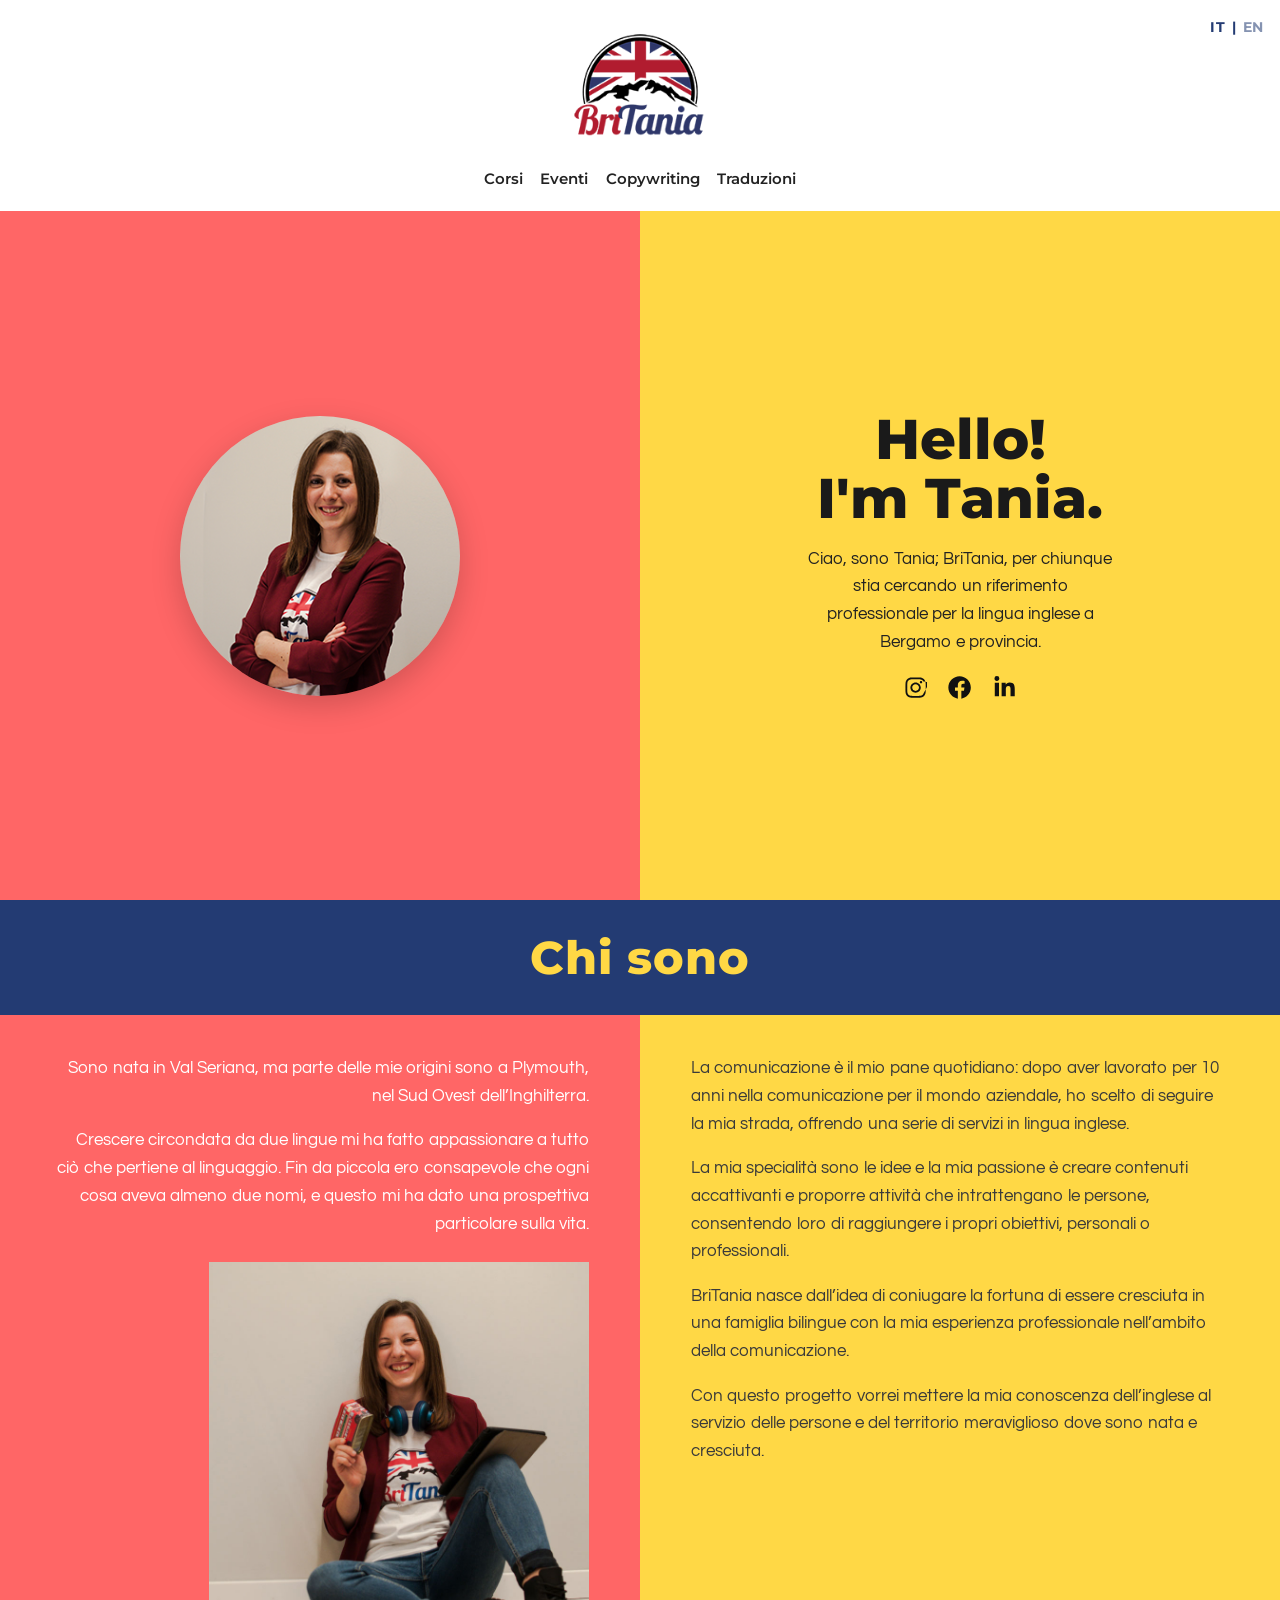
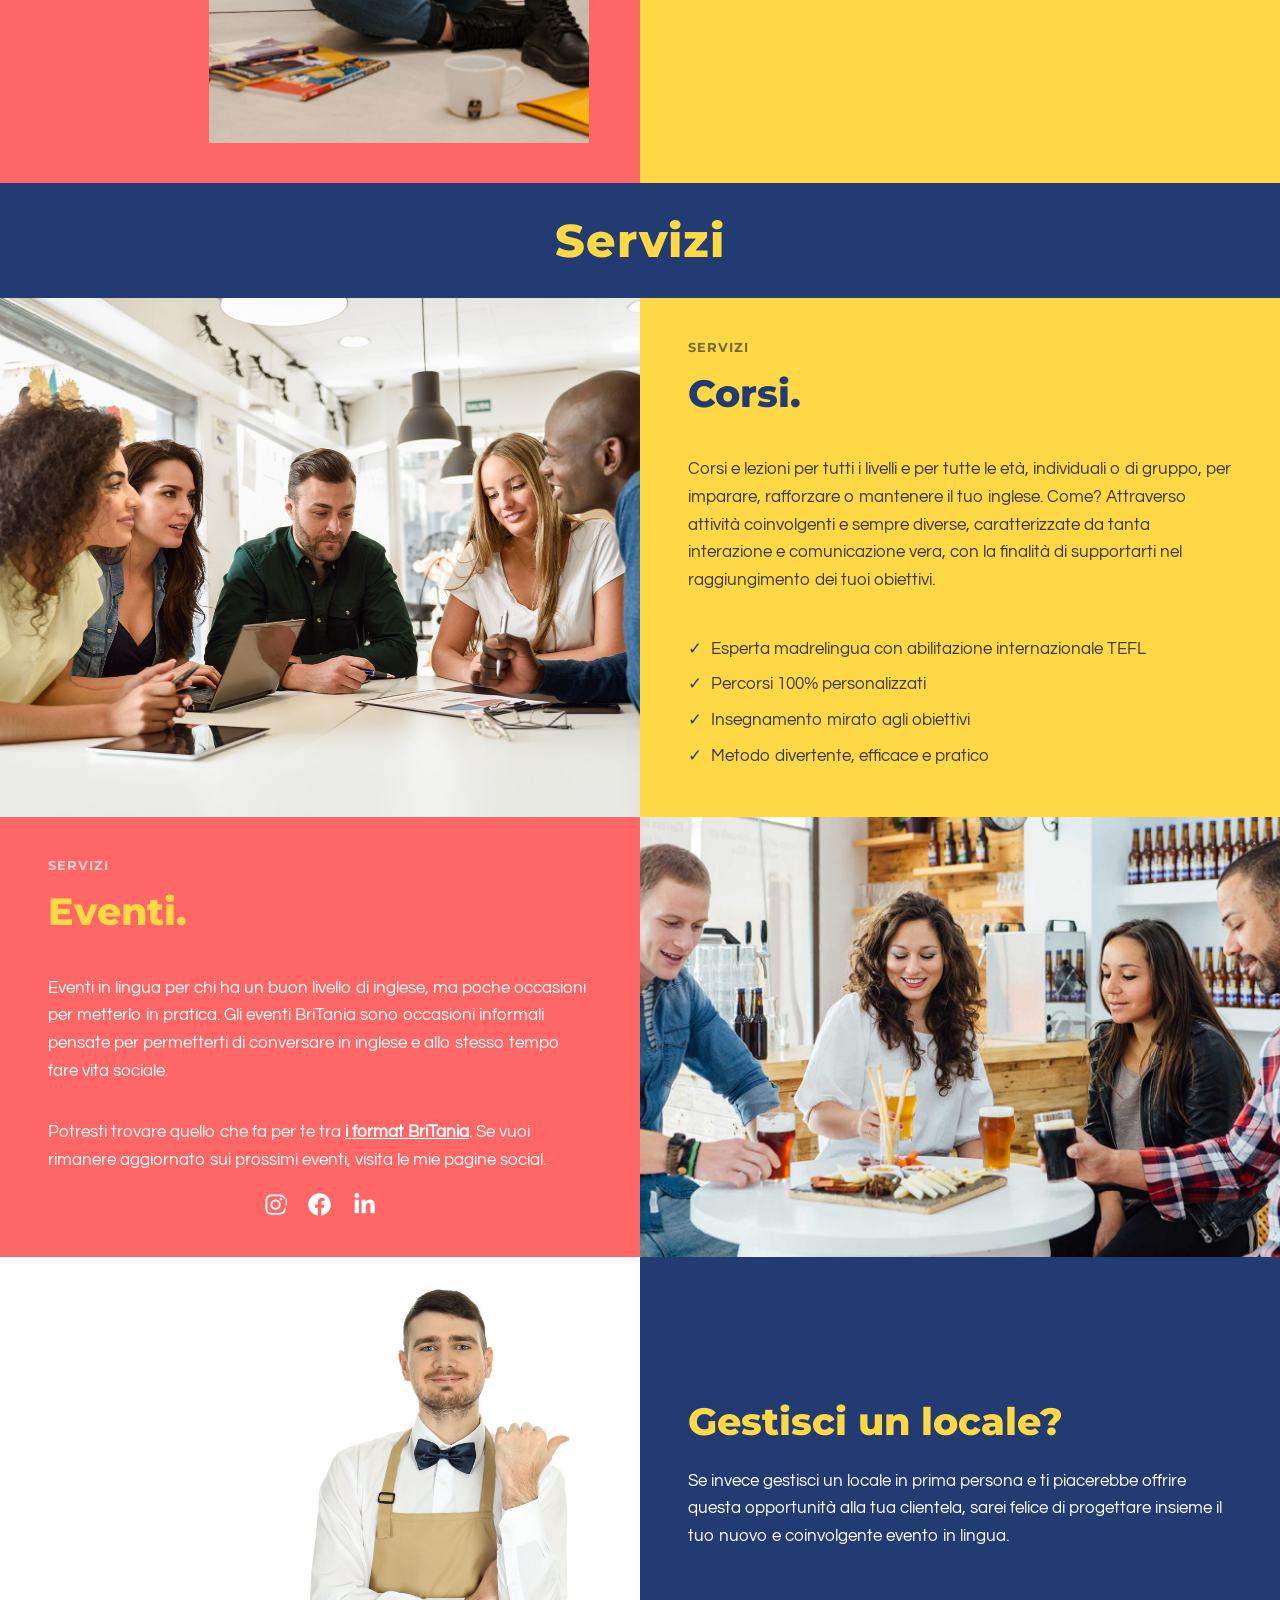
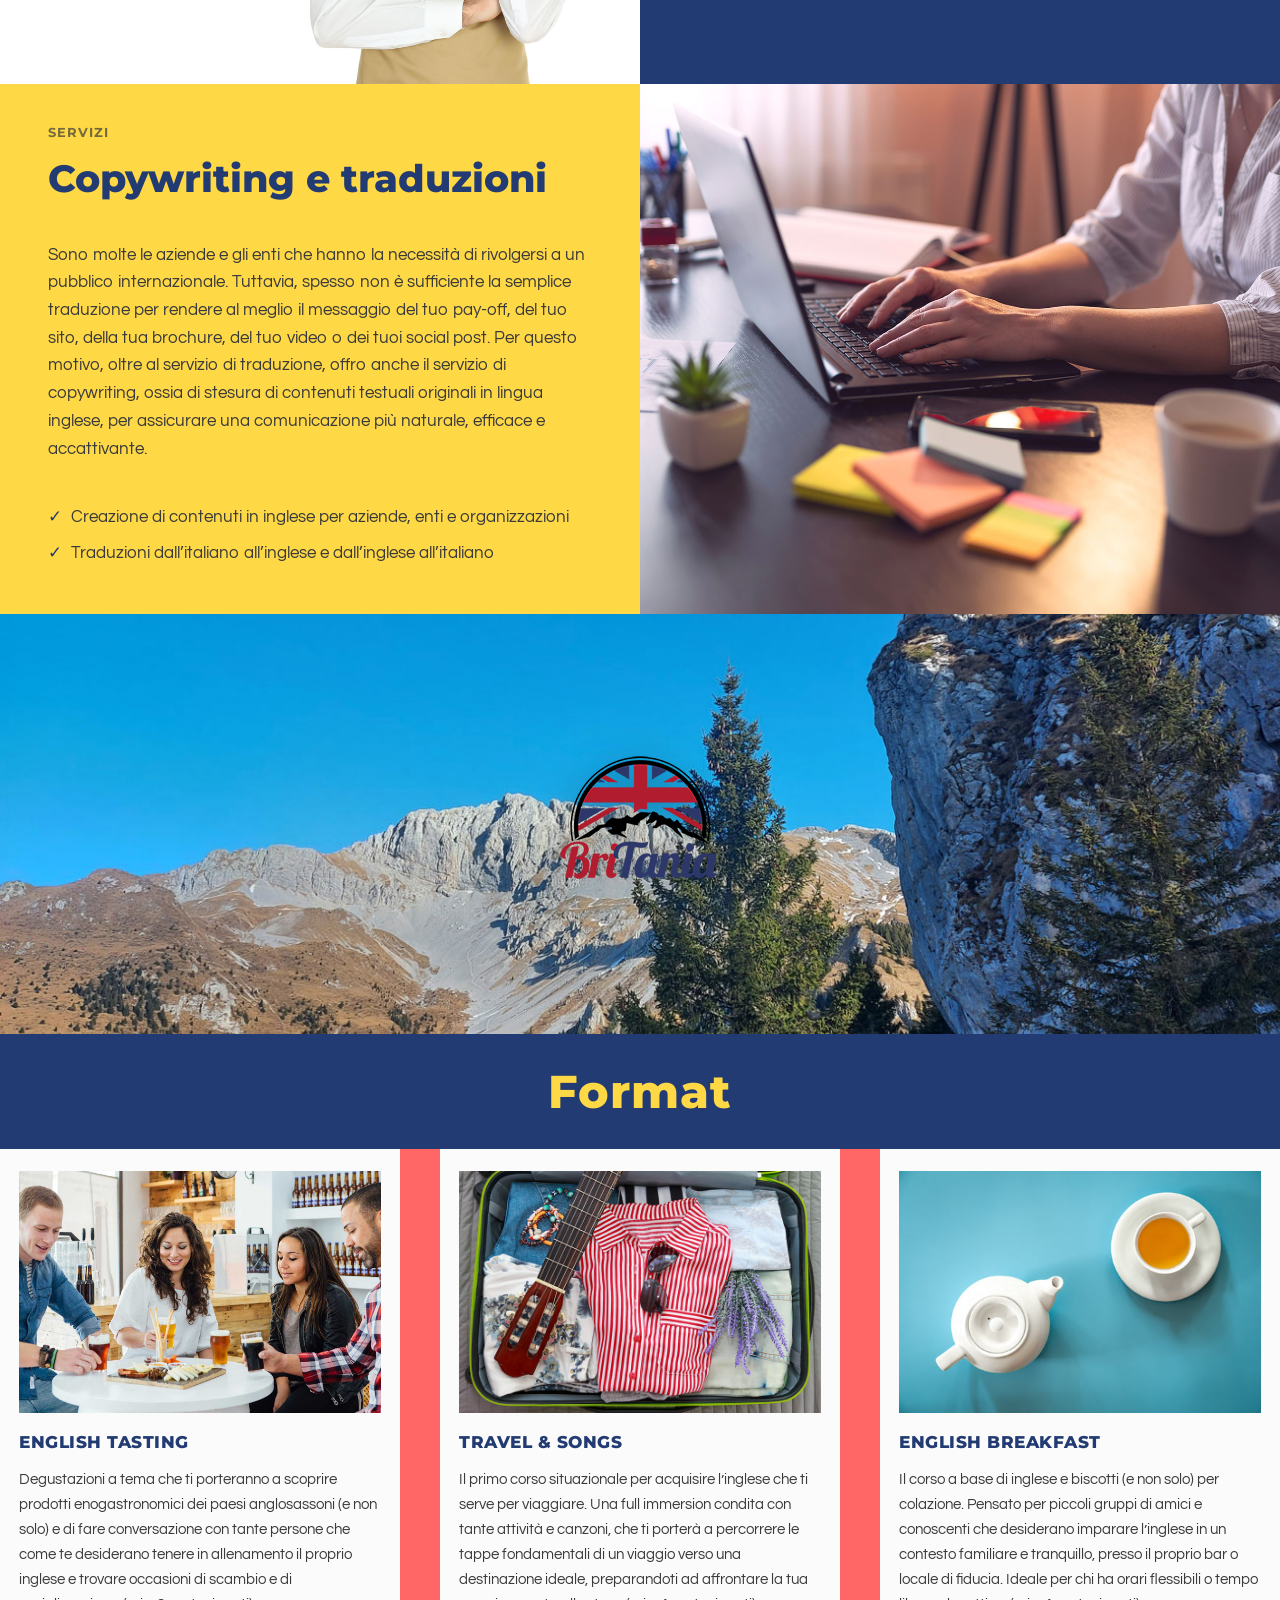
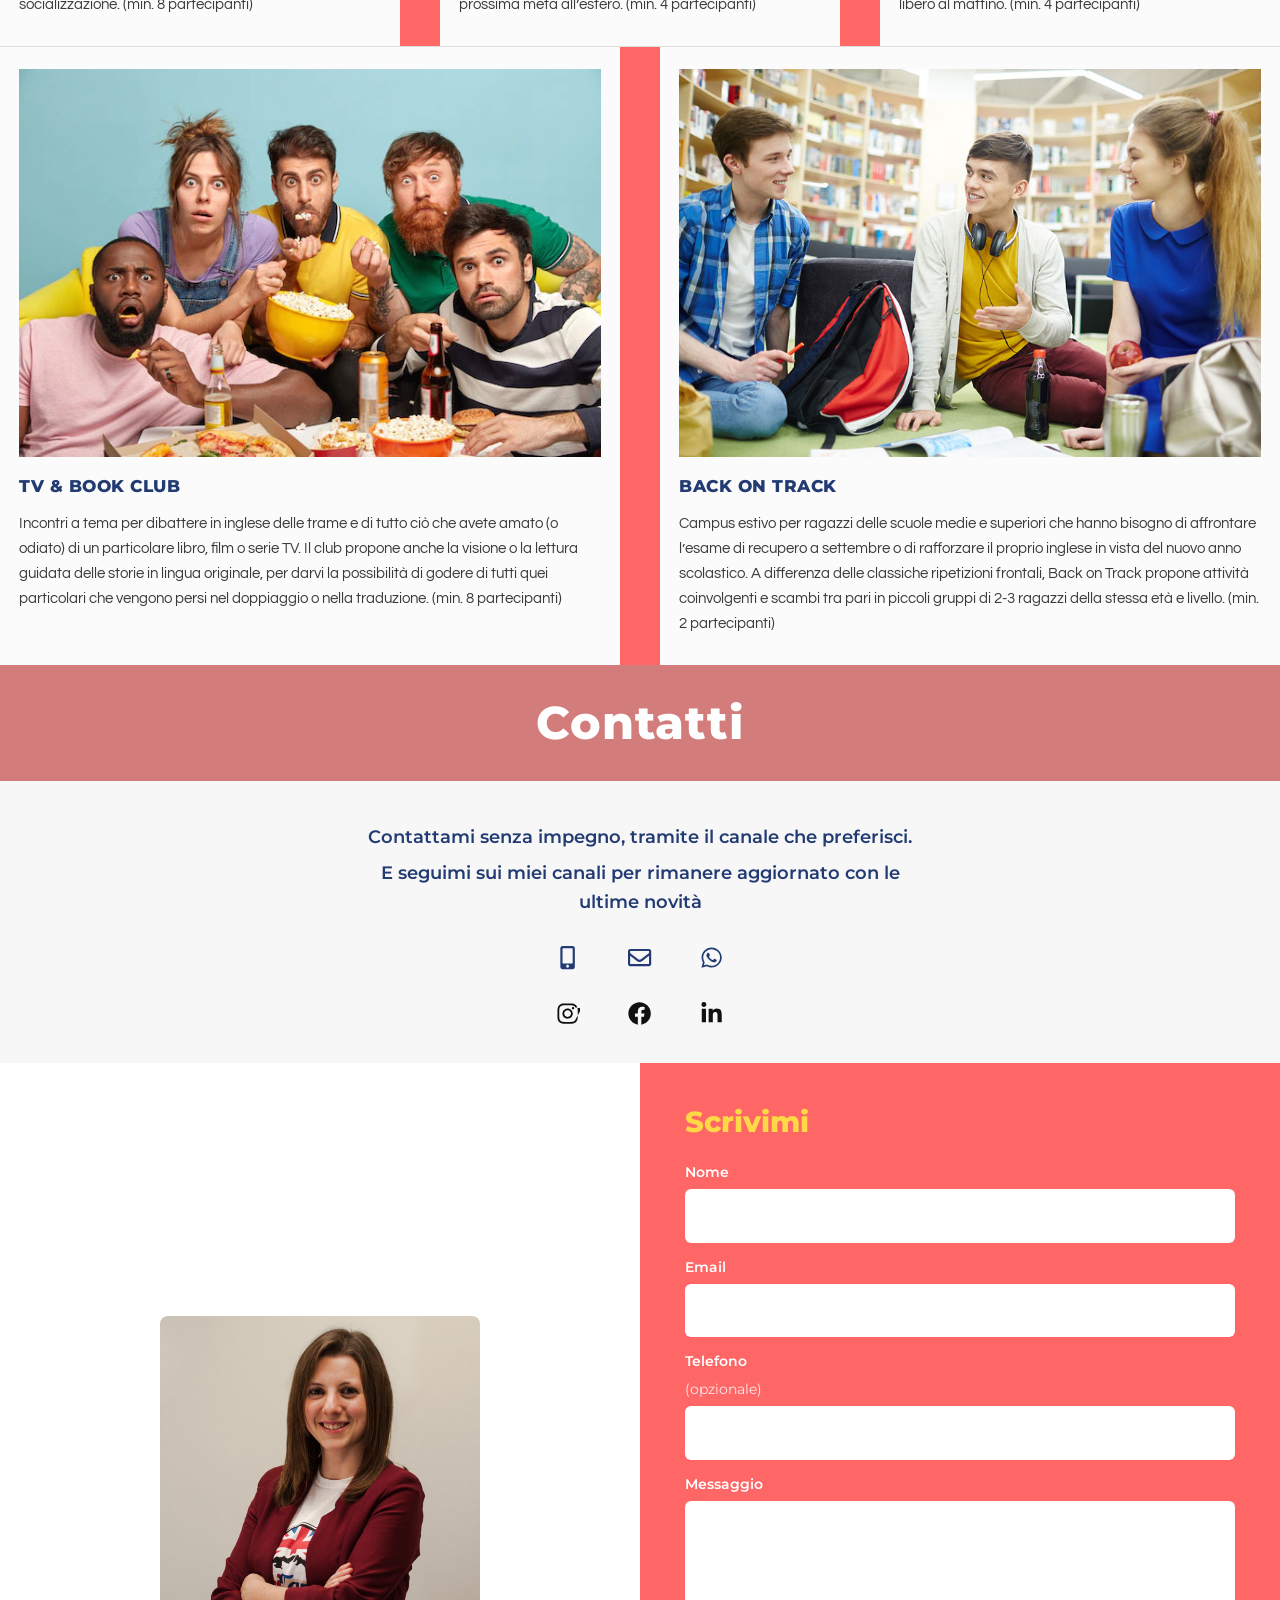
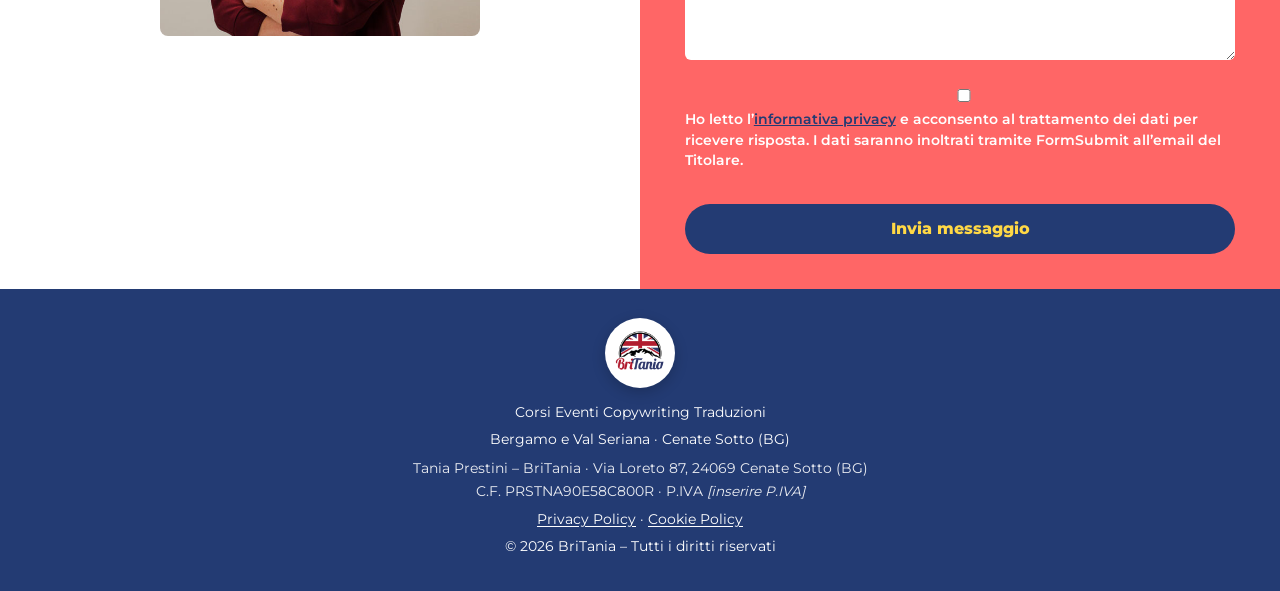
==== index.html @ 39865f75 "Add GDPR privacy/cookie pages, form consent, self-hosted fonts Co-authored-by: Cursor <cursoragent@c" ====
<!DOCTYPE html>
<html lang="it">
<head>
  <meta charset="UTF-8" />
  <meta name="viewport" content="width=device-width, initial-scale=1" />
  <title>BriTania – Inglese a Bergamo e Val Seriana</title>
  <meta name="description" content="Corsi di inglese, eventi in lingua, copywriting e traduzioni a Bergamo e in Val Seriana. Con Tania Prestini – BriTania." />
  <meta name="geo.region" content="IT-BG" />
  <meta name="geo.placename" content="Bergamo, Val Seriana" />
  <link rel="canonical" href="https://bri-tania.com/" />
  <link rel="alternate" hreflang="it" href="https://bri-tania.com/" />
  <link rel="alternate" hreflang="en" href="https://bri-tania.com/en/" />
  <link rel="alternate" hreflang="x-default" href="https://bri-tania.com/" />
  <link rel="describedby" href="https://bri-tania.com/llms.txt" />
  <meta property="og:type" content="website" />
  <meta property="og:locale" content="it_IT" />
  <meta property="og:url" content="https://bri-tania.com/" />
  <meta property="og:title" content="BriTania – Inglese a Bergamo e Val Seriana" />
  <meta property="og:description" content="Corsi, eventi, copywriting e traduzioni in inglese per Bergamo e Val Seriana." />
  <meta property="og:image" content="https://bri-tania.com/assets/images/og-cover.jpg" />
  <meta property="og:image:width" content="1200" />
  <meta property="og:image:height" content="630" />
  <meta property="og:image:alt" content="BriTania – Inglese a Bergamo e Val Seriana" />
  <meta name="twitter:card" content="summary_large_image" />
  <meta name="twitter:image" content="https://bri-tania.com/assets/images/og-cover.jpg" />
  <link rel="icon" href="assets/images/BriTania-logo.png" />
  <link rel="stylesheet" href="assets/fonts.css" />
  <link rel="stylesheet" href="assets/styles.css" />
  <link rel="stylesheet" href="assets/legal.css" />
  <script type="application/ld+json">
  {
    "@context": "https://schema.org",
    "@type": "ProfessionalService",
    "name": "BriTania",
    "alternateName": "Tania Prestini – BriTania",
    "url": "https://bri-tania.com/",
    "logo": "https://bri-tania.com/assets/images/BriTania-logo.png",
    "image": "https://bri-tania.com/assets/images/og-cover.jpg",
    "description": "Corsi di inglese, eventi in lingua, copywriting e traduzioni a Bergamo e in Val Seriana.",
    "email": "taniaprestini@gmail.com",
    "telephone": "+39-347-804-6948",
    "address": {
      "@type": "PostalAddress",
      "streetAddress": "Via Loreto 87",
      "addressLocality": "Cenate Sotto",
      "addressRegion": "BG",
      "postalCode": "24069",
      "addressCountry": "IT"
    },
    "areaServed": [
      { "@type": "AdministrativeArea", "name": "Bergamo" },
      { "@type": "AdministrativeArea", "name": "Val Seriana" },
      { "@type": "AdministrativeArea", "name": "Provincia di Bergamo" }
    ],
    "knowsLanguage": ["it", "en"],
    "sameAs": [
      "https://www.instagram.com/bri_tania_prestini/",
      "https://www.facebook.com/tania.prestini/",
      "https://it.linkedin.com/in/taniaprestini"
    ],
    "founder": {
      "@type": "Person",
      "name": "Tania Prestini",
      "jobTitle": "English teacher and copywriter",
      "homeLocation": {
        "@type": "Place",
        "name": "Val Seriana, Bergamo"
      }
    },
    "hasOfferCatalog": {
      "@type": "OfferCatalog",
      "name": "Servizi BriTania",
      "itemListElement": [
        { "@type": "Offer", "itemOffered": { "@type": "Service", "name": "Corsi di inglese" } },
        { "@type": "Offer", "itemOffered": { "@type": "Service", "name": "Eventi in lingua inglese" } },
        { "@type": "Offer", "itemOffered": { "@type": "Service", "name": "Copywriting in inglese" } },
        { "@type": "Offer", "itemOffered": { "@type": "Service", "name": "Traduzioni IT-EN / EN-IT" } }
      ]
    }
  }
  </script>
</head>
<body>
  <div class="intro-screen" id="top">
    <header class="site-header">
      <div class="lang-switch" aria-label="Lingua">
        <span class="lang-current" aria-current="page">IT</span>
        <span aria-hidden="true">|</span>
        <a href="en/index.html" lang="en">EN</a>
      </div>
      <a class="logo" href="#top">
        <img src="assets/images/BriTania-logo.png" alt="Logo BriTania – inglese a Bergamo" width="150" height="150" />
      </a>
      <nav class="tagline-nav" aria-label="Sezioni">
        <a href="#corsi">Corsi</a>
        <a href="#eventi">Eventi</a>
        <a href="#copywriting">Copywriting</a>
        <a href="#contatti">Traduzioni</a>
      </nav>
    </header>

    <section class="hero" aria-label="Presentazione">
      <div class="hero-photo">
        <img src="assets/images/tania_prestini-bri-tania.png" alt="Tania Prestini, insegnante di inglese BriTania a Bergamo" width="300" height="300" />
      </div>
      <div class="hero-copy">
        <h1>Hello!<br />I'm Tania.</h1>
        <p>
          Ciao, sono Tania; BriTania, per chiunque stia cercando un riferimento
          professionale per la lingua inglese a Bergamo e provincia.
        </p>
        <div class="socials">
          <a href="https://www.instagram.com/bri_tania_prestini/?hl=it" target="_blank" rel="noopener noreferrer" aria-label="Instagram">
            <svg viewBox="0 0 448 512" aria-hidden="true"><path d="M224.1 141c-63.6 0-114.9 51.3-114.9 114.9s51.3 114.9 114.9 114.9S339 319.5 339 255.9 287.7 141 224.1 141zm0 189.6c-41.1 0-74.7-33.5-74.7-74.7s33.5-74.7 74.7-74.7 74.7 33.5 74.7 74.7-33.6 74.7-74.7 74.7zm146.4-194.3c0 14.9-12 26.8-26.8 26.8-14.9 0-26.8-12-26.8-26.8s12-26.8 26.8-26.8 26.8 12 26.8 26.8zm76.1 27.2c-1.7-35.9-9.9-67.7-36.2-93.9-26.2-26.2-58-34.4-93.9-36.2-37-2.1-147.9-2.1-184.9 0-35.8 1.7-67.6 9.9-93.9 36.1s-34.4 58-36.2 93.9c-2.1 37-2.1 147.9 0 184.9 1.7 35.9 9.9 67.7 36.2 93.9s58 34.4 93.9 36.2c37 2.1 147.9 2.1 184.9 0 35.9-1.7 67.7-9.9 93.9-36.2 26.2-26.2 34.4-58 36.2-93.9 2.1-37 2.1-147.8 0-184.8zM398.8 388c-7.8 19.6-22.9 34.7-42.6 42.6-29.5 11.7-99.5 9-132.1 9s-102.7 2.6-132.1-9c-19.6-7.8-34.7-22.9-42.6-42.6-11.7-29.5-9-99.5-9-132.1s-2.6-102.7 9-132.1c7.8-19.6 22.9-34.7 42.6-42.6 29.5-11.7 99.5-9 132.1-9s102.7-2.6 132.1 9c19.6 7.8 34.7 22.9 42.6 42.6 29.5 11.7 99.5 9 132.1 9s102.7 2.6 132.1-9c19.6-7.8 34.7-22.9 42.6-42.6 11.7-29.5 9-99.5 9-132.1s2.7-102.7-9-132.1z"/></svg>
          </a>
          <a href="https://www.facebook.com/tania.prestini/" target="_blank" rel="noopener noreferrer" aria-label="Facebook">
            <svg viewBox="0 0 512 512" aria-hidden="true"><path d="M504 256C504 119 393 8 256 8S8 119 8 256c0 123.78 90.69 226.38 209.25 245V327.69h-63V256h63v-54.64c0-62.15 37-96.48 93.67-96.48 27.14 0 55.52 4.84 55.52 4.84v61h-31.28c-30.8 0-40.41 19.12-40.41 38.73V256h68.78l-11 71.69h-57.78V501C413.31 482.38 504 379.78 504 256z"/></svg>
          </a>
          <a href="https://it.linkedin.com/in/taniaprestini" target="_blank" rel="noopener noreferrer" aria-label="LinkedIn">
            <svg viewBox="0 0 448 512" aria-hidden="true"><path d="M100.28 448H7.4V148.9h92.88zM53.79 108.1C24.09 108.1 0 83.5 0 53.8a53.79 53.79 0 0 1 107.58 0c0 29.7-24.1 54.3-53.79 54.3zM447.9 448h-92.68V302.4c0-34.7-.7-79.2-48.29-79.2-48.29 0-55.69 37.7-55.69 76.7V448h-92.78V148.9h89.08v40.8h1.3c12.4-23.5 42.69-48.3 87.88-48.3 94 0 111.28 61.9 111.28 142.3V448z"/></svg>
          </a>
        </div>
      </div>
    </section>
  </div>

  <main>
    <!-- CHI SONO -->
    <section id="chi-sono">
      <div class="bar bar-navy"><h2>Chi sono</h2></div>
      <div class="about">
        <div class="about-left">
          <p>Sono nata in Val Seriana, ma parte delle mie origini sono a Plymouth, nel Sud Ovest dell’Inghilterra.</p>
          <p>Crescere circondata da due lingue mi ha fatto appassionare a tutto ciò che pertiene al linguaggio. Fin da piccola ero consapevole che ogni cosa aveva almeno due nomi, e questo mi ha dato una prospettiva particolare sulla vita.</p>
          <img src="assets/images/tania-prestini-britania.jpg" alt="Tania Prestini in Val Seriana, fondatrice di BriTania" width="800" height="1012" />
        </div>
        <div class="about-right">
          <p>La comunicazione è il mio pane quotidiano: dopo aver lavorato per 10 anni nella comunicazione per il mondo aziendale, ho scelto di seguire la mia strada, offrendo una serie di servizi in lingua inglese.</p>
          <p>La mia specialità sono le idee e la mia passione è creare contenuti accattivanti e proporre attività che intrattengano le persone, consentendo loro di raggiungere i propri obiettivi, personali o professionali.</p>
          <p>BriTania nasce dall’idea di coniugare la fortuna di essere cresciuta in una famiglia bilingue con la mia esperienza professionale nell’ambito della comunicazione.</p>
          <p>Con questo progetto vorrei mettere la mia conoscenza dell’inglese al servizio delle persone e del territorio meraviglioso dove sono nata e cresciuta.</p>
        </div>
      </div>
    </section>

    <!-- SERVIZI / CORSI -->
    <section id="corsi">
      <div class="bar bar-navy"><h2>Servizi</h2></div>
      <div class="split">
        <div class="split-media">
          <img src="assets/images/corsi_bri-tania.jpg" alt="Corsi di inglese individuali e di gruppo a Bergamo" width="1500" height="995" />
        </div>
        <div class="split-body bg-yellow">
          <p class="kicker">Servizi</p>
          <h3>Corsi.</h3>
          <p>Corsi e lezioni per tutti i livelli e per tutte le età, individuali o di gruppo, per imparare, rafforzare o mantenere il tuo inglese. Come? Attraverso attività coinvolgenti e sempre diverse, caratterizzate da tanta interazione e comunicazione vera, con la finalità di supportarti nel raggiungimento dei tuoi obiettivi.</p>
          <ul class="checks">
            <li>Esperta madrelingua con abilitazione internazionale TEFL</li>
            <li>Percorsi 100% personalizzati</li>
            <li>Insegnamento mirato agli obiettivi</li>
            <li>Metodo divertente, efficace e pratico</li>
          </ul>
        </div>
      </div>
    </section>

    <!-- EVENTI -->
    <section id="eventi">
      <div class="split reverse">
        <div class="split-body bg-coral on-dark">
          <p class="kicker">Servizi</p>
          <h3>Eventi.</h3>
          <p>Eventi in lingua per chi ha un buon livello di inglese, ma poche occasioni per metterlo in pratica. Gli eventi BriTania sono occasioni informali pensate per permetterti di conversare in inglese e allo stesso tempo fare vita sociale.</p>
          <p>Potresti trovare quello che fa per te tra <a href="#format"><strong>i format BriTania</strong></a>. Se vuoi rimanere aggiornato sui prossimi eventi, visita le mie pagine social.</p>
          <div class="socials socials-light">
            <a href="https://www.instagram.com/bri_tania_prestini/?hl=it" target="_blank" rel="noopener noreferrer" aria-label="Instagram">
              <svg viewBox="0 0 448 512" aria-hidden="true"><path d="M224.1 141c-63.6 0-114.9 51.3-114.9 114.9s51.3 114.9 114.9 114.9S339 319.5 339 255.9 287.7 141 224.1 141zm0 189.6c-41.1 0-74.7-33.5-74.7-74.7s33.5-74.7 74.7-74.7 74.7 33.5 74.7 74.7-33.6 74.7-74.7 74.7zm146.4-194.3c0 14.9-12 26.8-26.8 26.8-14.9 0-26.8-12-26.8-26.8s12-26.8 26.8-26.8 26.8 12 26.8 26.8zm76.1 27.2c-1.7-35.9-9.9-67.7-36.2-93.9-26.2-26.2-58-34.4-93.9-36.2-37-2.1-147.9-2.1-184.9 0-35.8 1.7-67.6 9.9-93.9 36.1s-34.4 58-36.2 93.9c-2.1 37-2.1 147.9 0 184.9 1.7 35.9 9.9 67.7 36.2 93.9s58 34.4 93.9 36.2c37 2.1 147.9 2.1 184.9 0 35.9-1.7 67.7-9.9 93.9-36.2 26.2-26.2 34.4-58 36.2-93.9 2.1-37 2.1-147.8 0-184.8zM398.8 388c-7.8 19.6-22.9 34.7-42.6 42.6-29.5 11.7-99.5 9-132.1 9s-102.7 2.6-132.1-9c-19.6-7.8-34.7-22.9-42.6-42.6-11.7-29.5-9-99.5-9-132.1s-2.6-102.7 9-132.1c7.8-19.6 22.9-34.7 42.6-42.6 29.5-11.7 99.5-9 132.1-9s102.7-2.6 132.1 9c19.6 7.8 34.7 22.9 42.6 42.6 29.5 11.7 99.5 9 132.1 9s102.7 2.6 132.1-9c19.6-7.8 34.7-22.9 42.6-42.6 11.7-29.5 9-99.5 9-132.1s2.7-102.7-9-132.1z"/></svg>
            </a>
            <a href="https://www.facebook.com/tania.prestini/" target="_blank" rel="noopener noreferrer" aria-label="Facebook">
              <svg viewBox="0 0 512 512" aria-hidden="true"><path d="M504 256C504 119 393 8 256 8S8 119 8 256c0 123.78 90.69 226.38 209.25 245V327.69h-63V256h63v-54.64c0-62.15 37-96.48 93.67-96.48 27.14 0 55.52 4.84 55.52 4.84v61h-31.28c-30.8 0-40.41 19.12-40.41 38.73V256h68.78l-11 71.69h-57.78V501C413.31 482.38 504 379.78 504 256z"/></svg>
            </a>
            <a href="https://it.linkedin.com/in/taniaprestini" target="_blank" rel="noopener noreferrer" aria-label="LinkedIn">
              <svg viewBox="0 0 448 512" aria-hidden="true"><path d="M100.28 448H7.4V148.9h92.88zM53.79 108.1C24.09 108.1 0 83.5 0 53.8a53.79 53.79 0 0 1 107.58 0c0 29.7-24.1 54.3-53.79 54.3zM447.9 448h-92.68V302.4c0-34.7-.7-79.2-48.29-79.2-48.29 0-55.69 37.7-55.69 76.7V448h-92.78V148.9h89.08v40.8h1.3c12.4-23.5 42.69-48.3 87.88-48.3 94 0 111.28 61.9 111.28 142.3V448z"/></svg>
            </a>
          </div>
        </div>
        <div class="split-media">
          <img src="assets/images/English-testing.jpg" alt="Evento di conversazione in inglese a Bergamo" width="1358" height="907" />
        </div>
      </div>

      <div class="split">
        <div class="split-media">
          <img src="assets/images/man.jpg" alt="Evento in inglese organizzato in un locale della Val Seriana" width="800" height="534" />
        </div>
        <div class="split-body bg-navy on-dark locale">
          <h3>Gestisci un locale?</h3>
          <p>Se invece gestisci un locale in prima persona e ti piacerebbe offrire questa opportunità alla tua clientela, sarei felice di progettare insieme il tuo nuovo e coinvolgente evento in lingua.</p>
        </div>
      </div>
    </section>

    <!-- COPYWRITING -->
    <section id="copywriting">
      <div class="split reverse">
        <div class="split-body bg-yellow">
          <p class="kicker">Servizi</p>
          <h3>Copywriting e traduzioni</h3>
          <p>Sono molte le aziende e gli enti che hanno la necessità di rivolgersi a un pubblico internazionale. Tuttavia, spesso non è sufficiente la semplice traduzione per rendere al meglio il messaggio del tuo pay-off, del tuo sito, della tua brochure, del tuo video o dei tuoi social post. Per questo motivo, oltre al servizio di traduzione, offro anche il servizio di copywriting, ossia di stesura di contenuti testuali originali in lingua inglese, per assicurare una comunicazione più naturale, efficace e accattivante.</p>
          <ul class="checks">
            <li>Creazione di contenuti in inglese per aziende, enti e organizzazioni</li>
            <li>Traduzioni dall’italiano all’inglese e dall’inglese all’italiano</li>
          </ul>
        </div>
        <div class="split-media">
          <img src="assets/images/copyright_bri-tania.jpg" alt="Copywriting e traduzioni inglese per aziende di Bergamo" width="1500" height="995" />
        </div>
      </div>
    </section>

    <!-- BANNER LOGO su Londra -->
    <section class="logo-banner" aria-label="BriTania">
      <img class="banner-bg" src="assets/images/mp001.jpg" alt="" />
      <img class="banner-logo" src="assets/images/BriTania-logo.png" alt="BriTania" width="170" height="170" />
    </section>

    <!-- FORMAT -->
    <section id="format">
      <div class="bar bar-navy"><h2>Format</h2></div>
      <div class="formats-row">
        <article class="format">
          <img src="assets/images/English-testing.jpg" alt="English Tasting – degustazione e conversazione in inglese" />
          <h3>English Tasting</h3>
          <p>Degustazioni a tema che ti porteranno a scoprire prodotti enogastronomici dei paesi anglosassoni (e non solo) e di fare conversazione con tante persone che come te desiderano tenere in allenamento il proprio inglese e trovare occasioni di scambio e di socializzazione. (min. 8 partecipanti)</p>
        </article>
        <div class="format-spacer" aria-hidden="true"></div>
        <article class="format">
          <img src="assets/images/travel-and-song.jpg" alt="Travel &amp; Songs – corso di inglese per viaggiare" />
          <h3>Travel &amp; Songs</h3>
          <p>Il primo corso situazionale per acquisire l’inglese che ti serve per viaggiare. Una full immersion condita con tante attività e canzoni, che ti porterà a percorrere le tappe fondamentali di un viaggio verso una destinazione ideale, preparandoti ad affrontare la tua prossima meta all’estero. (min. 4 partecipanti)</p>
        </article>
        <div class="format-spacer" aria-hidden="true"></div>
        <article class="format">
          <img src="assets/images/cup-of-tea.jpg" alt="English Breakfast – lezione di inglese al bar" />
          <h3>English Breakfast</h3>
          <p>Il corso a base di inglese e biscotti (e non solo) per colazione. Pensato per piccoli gruppi di amici e conoscenti che desiderano imparare l’inglese in un contesto familiare e tranquillo, presso il proprio bar o locale di fiducia. Ideale per chi ha orari flessibili o tempo libero al mattino. (min. 4 partecipanti)</p>
        </article>
      </div>
      <div class="formats-row formats-row-2">
        <article class="format">
          <img src="assets/images/book-club.jpg" alt="TV &amp; Book Club – dibattito in inglese su libri e serie" />
          <h3>TV &amp; Book Club</h3>
          <p>Incontri a tema per dibattere in inglese delle trame e di tutto ciò che avete amato (o odiato) di un particolare libro, film o serie TV. Il club propone anche la visione o la lettura guidata delle storie in lingua originale, per darvi la possibilità di godere di tutti quei particolari che vengono persi nel doppiaggio o nella traduzione. (min. 8 partecipanti)</p>
        </article>
        <div class="format-spacer" aria-hidden="true"></div>
        <article class="format">
          <img src="assets/images/back-on-track.jpg" alt="Back on Track – campus estivo di inglese per ragazzi" />
          <h3>Back on Track</h3>
          <p>Campus estivo per ragazzi delle scuole medie e superiori che hanno bisogno di affrontare l’esame di recupero a settembre o di rafforzare il proprio inglese in vista del nuovo anno scolastico. A differenza delle classiche ripetizioni frontali, Back on Track propone attività coinvolgenti e scambi tra pari in piccoli gruppi di 2-3 ragazzi della stessa età e livello. (min. 2 partecipanti)</p>
        </article>
      </div>
    </section>

    <!-- CONTATTI -->
    <section id="contatti">
      <div class="bar bar-rose"><h2>Contatti</h2></div>
      <div class="contact-top">
        <blockquote>Contattami senza impegno, tramite il canale che preferisci.</blockquote>
        <blockquote>E seguimi sui miei canali per rimanere aggiornato con le ultime novità</blockquote>
        <div class="contact-icons">
          <a href="tel:+393478046948" aria-label="Telefono">
            <svg viewBox="0 0 320 512" aria-hidden="true"><path d="M272 0H48C21.5 0 0 21.5 0 48v416c0 26.5 21.5 48 48 48h224c26.5 0 48-21.5 48-48V48c0-26.5-21.5-48-48-48zM160 480c-17.7 0-32-14.3-32-32s14.3-32 32-32 32 14.3 32 32-14.3 32-32 32zm112-108c0 6.6-5.4 12-12 12H60c-6.6 0-12-5.4-12-12V60c0-6.6 5.4-12 12-12h200c6.6 0 12 5.4 12 12v312z"/></svg>
          </a>
          <a href="mailto:taniaprestini@gmail.com" aria-label="Email">
            <svg viewBox="0 0 512 512" aria-hidden="true"><path d="M464 64H48C21.49 64 0 85.49 0 112v288c0 26.51 21.49 48 48 48h416c26.51 0 48-21.49 48-48V112c0-26.51-21.49-48-48-48zm0 48v40.805c-22.422 18.259-58.168 46.651-134.587 106.49-16.841 13.247-50.201 45.072-73.413 44.701-23.208.375-56.579-31.459-73.413-44.701C106.18 199.465 70.425 171.067 48 152.805V112h416zM48 400V214.398c22.914 18.251 55.409 43.862 104.938 82.646 21.857 17.205 60.134 55.186 103.062 54.955 42.717.231 80.509-37.199 103.053-54.947 49.528-38.783 82.032-64.401 104.947-82.653V400H48z"/></svg>
          </a>
          <a href="https://wa.me/393478046948" target="_blank" rel="noopener noreferrer" aria-label="WhatsApp">
            <svg viewBox="0 0 448 512" aria-hidden="true"><path d="M380.9 97.1C339 55.1 283.2 32 223.9 32c-122.4 0-222 99.6-222 222 0 39.1 10.2 77.3 29.6 111L0 480l117.7-30.9c32.4 17.7 68.9 27 106.1 27h.1c122.3 0 224.1-99.6 224.1-222 0-59.3-25.2-115-67.1-157zm-157 341.6c-33.2 0-65.7-8.9-94-25.7l-6.7-4-69.8 18.3L72 359.2l-4.4-7c-18.5-29.4-28.2-63.3-28.2-98.2 0-101.7 82.8-184.5 184.6-184.5 49.3 0 95.6 19.2 130.4 54.1 34.8 34.9 56.2 81.2 56.1 130.5 0 101.8-84.9 184.6-186.6 184.6zm101.2-138.2c-5.5-2.8-32.8-16.2-37.9-18-5.1-1.9-8.8-2.8-12.5 2.8-3.7 5.6-14.3 18-17.6 21.8-3.2 3.7-6.5 4.2-12 1.4-32.6-16.3-54-29.1-75.5-66-5.7-9.8 5.7-9.1 16.3-30.3 1.8-3.7.9-6.9-.5-9.7-1.4-2.8-12.5-30.1-17.1-41.2-4.5-10.8-9.1-9.3-12.5-9.5-3.2-.2-6.9-.2-10.6-.2-3.7 0-9.7 1.4-14.8 6.9-5.1 5.6-19.4 19-19.4 46.3 0 27.3 19.9 53.7 22.6 57.4 2.8 3.7 39.1 59.7 94.8 83.8 35.2 15.2 49 16.5 66.6 13.9 10.7-1.6 32.8-13.4 37.4-26.4 4.6-13 4.6-24.1 3.2-26.4-1.3-2.5-5-3.9-10.5-6.6z"/></svg>
          </a>
        </div>
        <div class="socials">
          <a href="https://www.instagram.com/bri_tania_prestini/?hl=it" target="_blank" rel="noopener noreferrer" aria-label="Instagram">
            <svg viewBox="0 0 448 512" aria-hidden="true"><path d="M224.1 141c-63.6 0-114.9 51.3-114.9 114.9s51.3 114.9 114.9 114.9S339 319.5 339 255.9 287.7 141 224.1 141zm0 189.6c-41.1 0-74.7-33.5-74.7-74.7s33.5-74.7 74.7-74.7 74.7 33.5 74.7 74.7-33.6 74.7-74.7 74.7zm146.4-194.3c0 14.9-12 26.8-26.8 26.8-14.9 0-26.8-12-26.8-26.8s12-26.8 26.8-26.8 26.8 12 26.8 26.8zm76.1 27.2c-1.7-35.9-9.9-67.7-36.2-93.9-26.2-26.2-58-34.4-93.9-36.2-37-2.1-147.9-2.1-184.9 0-35.8 1.7-67.6 9.9-93.9 36.1s-34.4 58-36.2 93.9c-2.1 37-2.1 147.9 0 184.9 1.7 35.9 9.9 67.7 36.2 93.9s58 34.4 93.9 36.2c37 2.1 147.9 2.1 184.9 0 35.9-1.7 67.7-9.9 93.9-36.2 26.2-26.2 34.4-58 36.2-93.9 2.1-37 2.1-147.8 0-184.8zM398.8 388c-7.8 19.6-22.9 34.7-42.6 42.6-29.5 11.7-99.5 9-132.1 9s-102.7 2.6-132.1-9c-19.6-7.8-34.7-22.9-42.6-42.6-11.7-29.5-9-99.5-9-132.1s-2.6-102.7 9-132.1c7.8-19.6 22.9-34.7 42.6-42.6 29.5-11.7 99.5-9 132.1-9s102.7-2.6 132.1 9c19.6 7.8 34.7 22.9 42.6 42.6 29.5 11.7 99.5 9 132.1 9s102.7 2.6 132.1-9c19.6-7.8 34.7-22.9 42.6-42.6 11.7-29.5 9-99.5 9-132.1s2.7-102.7-9-132.1z"/></svg>
          </a>
          <a href="https://www.facebook.com/tania.prestini/" target="_blank" rel="noopener noreferrer" aria-label="Facebook">
            <svg viewBox="0 0 512 512" aria-hidden="true"><path d="M504 256C504 119 393 8 256 8S8 119 8 256c0 123.78 90.69 226.38 209.25 245V327.69h-63V256h63v-54.64c0-62.15 37-96.48 93.67-96.48 27.14 0 55.52 4.84 55.52 4.84v61h-31.28c-30.8 0-40.41 19.12-40.41 38.73V256h68.78l-11 71.69h-57.78V501C413.31 482.38 504 379.78 504 256z"/></svg>
          </a>
          <a href="https://it.linkedin.com/in/taniaprestini" target="_blank" rel="noopener noreferrer" aria-label="LinkedIn">
            <svg viewBox="0 0 448 512" aria-hidden="true"><path d="M100.28 448H7.4V148.9h92.88zM53.79 108.1C24.09 108.1 0 83.5 0 53.8a53.79 53.79 0 0 1 107.58 0c0 29.7-24.1 54.3-53.79 54.3zM447.9 448h-92.68V302.4c0-34.7-.7-79.2-48.29-79.2-48.29 0-55.69 37.7-55.69 76.7V448h-92.78V148.9h89.08v40.8h1.3c12.4-23.5 42.69-48.3 87.88-48.3 94 0 111.28 61.9 111.28 142.3V448z"/></svg>
          </a>
        </div>
      </div>

      <div class="contact-bottom">
        <div class="contact-photo">
          <img src="assets/images/tania-prestini-britania-2.jpg" alt="Contatta Tania Prestini per corsi di inglese a Bergamo" width="600" height="600" />
        </div>
        <div class="contact-form-wrap">
          <h3>Scrivimi</h3>
          <form action="https://formsubmit.co/taniaprestini@gmail.com" method="POST">
            <input type="hidden" name="_subject" value="Nuovo messaggio dal sito BriTania" />
            <input type="hidden" name="_captcha" value="false" />
            <input type="hidden" name="_template" value="table" />
            <input type="text" name="_honey" class="honey" tabindex="-1" autocomplete="off" aria-hidden="true" />
            <label>Nome<input type="text" name="nome" required autocomplete="name" /></label>
            <label>Email<input type="email" name="email" required autocomplete="email" /></label>
            <label>Telefono <span class="opt">(opzionale)</span><input type="tel" name="telefono" autocomplete="tel" /></label>
            <label>Messaggio<textarea name="messaggio" rows="5" required></textarea></label>
            <label class="form-consent">
              <input type="checkbox" name="privacy_consent" value="accetto" required />
              <span>Ho letto l’<a href="privacy.html" target="_blank" rel="noopener">informativa privacy</a> e acconsento al trattamento dei dati per ricevere risposta. I dati saranno inoltrati tramite FormSubmit all’email del Titolare.</span>
            </label>
            <button type="submit">Invia messaggio</button>
          </form>
        </div>
      </div>
    </section>
  </main>

  <footer class="site-footer">
    <img src="assets/images/BriTania-logo.png" alt="BriTania" width="70" height="70" />
    <p>Corsi Eventi Copywriting Traduzioni</p>
    <p>Bergamo e Val Seriana · Cenate Sotto (BG)</p>
    <p class="legal-line">Tania Prestini – BriTania · Via Loreto 87, 24069 Cenate Sotto (BG)<br />C.F. PRSTNA90E58C800R · P.IVA <em>[inserire P.IVA]</em></p>
    <p class="legal-links"><a href="privacy.html">Privacy Policy</a> · <a href="cookie.html">Cookie Policy</a></p>
    <p>© <span id="year"></span> BriTania – Tutti i diritti riservati</p>
  </footer>

  <script src="assets/main.js"></script>
</body>
</html>
---- assets/fonts.css ----
/* Self-hosted fonts – no Google CDN (privacy) */
@font-face {
  font-family: "Montserrat";
  font-style: normal;
  font-weight: 400 800;
  font-display: swap;
  src: url("fonts/montserrat-jtusjig1_i6t8kchkm459wlhyw.woff2") format("woff2");
}

@font-face {
  font-family: "Questrial";
  font-style: normal;
  font-weight: 400;
  font-display: swap;
  src: url("fonts/questrial-qdvustchpbm7nuuevf70vifl.woff2") format("woff2");
}
---- assets/styles.css ----
:root {
  --navy: #233b73;
  --coral: #ff6666;
  --yellow: #ffd845;
  --rose: #d37c7c;
  --text: #3a3a3a;
  --gray: #e6e6e6;
  --font: "Montserrat", system-ui, sans-serif;
  --body: "Questrial", "Montserrat", system-ui, sans-serif;
}

*,
*::before,
*::after { box-sizing: border-box; }

html { scroll-behavior: smooth; }

body {
  margin: 0;
  color: var(--text);
  font-family: var(--body);
  font-size: 1.05rem;
  line-height: 1.65;
  background: #fff;
}

img { max-width: 100%; height: auto; display: block; }
a { color: inherit; }

.intro-screen {
  min-height: 100svh;
  display: flex;
  flex-direction: column;
}

.site-header {
  position: relative;
  text-align: center;
  padding: 1.25rem 1rem 0.5rem;
  background: #fff;
  flex-shrink: 0;
}

.lang-switch {
  position: absolute;
  top: 1rem;
  right: 1rem;
  display: flex;
  align-items: center;
  gap: 0.4rem;
  font-family: var(--font);
  font-size: 0.85rem;
  font-weight: 700;
  letter-spacing: 0.04em;
  color: var(--navy);
}

.lang-switch a {
  text-decoration: none;
  color: var(--navy);
  opacity: 0.55;
}

.lang-switch a:hover { opacity: 1; color: var(--coral); }

.lang-current { opacity: 1; }

.logo img {
  margin: 0 auto;
  width: 140px;
  height: auto;
}

.tagline-nav {
  display: flex;
  flex-wrap: wrap;
  justify-content: center;
  gap: 0.65rem 1.1rem;
  margin: 0.4rem 0 0.75rem;
  font-family: var(--font);
  font-size: 0.95rem;
  font-weight: 600;
}

.tagline-nav a {
  text-decoration: none;
  color: #222;
}

.tagline-nav a:hover { color: var(--coral); }

.bar {
  text-align: center;
  padding: 1.25rem 1rem;
}

.bar h2 {
  margin: 0;
  font-family: var(--font);
  font-weight: 800;
  font-size: clamp(2rem, 4.5vw, 2.85rem);
  letter-spacing: 0.02em;
}

.bar-navy { background: var(--navy); }
.bar-navy h2 { color: var(--yellow); }

.bar-rose { background: var(--rose); }
.bar-rose h2 { color: #fff; }

.bg-yellow { background: var(--yellow); }
.bg-coral { background: var(--coral); }
.bg-navy { background: var(--navy); }

/* HERO */
.hero {
  display: grid;
  grid-template-columns: 1fr 1fr;
  flex: 1 1 auto;
  min-height: 280px;
}

.hero-photo {
  background: var(--coral);
  display: grid;
  place-items: center;
  padding: 2rem;
}

.hero-photo img {
  width: min(280px, 72%);
  aspect-ratio: 1;
  border-radius: 50%;
  object-fit: cover;
  box-shadow: 0 10px 30px rgba(0,0,0,.18);
}

.hero-copy {
  background: var(--yellow);
  display: flex;
  flex-direction: column;
  justify-content: center;
  align-items: center;
  text-align: center;
  padding: 2.5rem 2rem;
  gap: 1.1rem;
}

.hero-copy h1 {
  margin: 0;
  font-family: var(--font);
  font-weight: 800;
  font-size: clamp(2.3rem, 5vw, 3.5rem);
  line-height: 1.05;
  color: #1a1a1a;
}

.hero-copy p {
  margin: 0;
  max-width: 34ch;
  color: #222;
}

.socials {
  display: flex;
  gap: 1.1rem;
  justify-content: center;
}

.socials a {
  width: 1.7rem;
  height: 1.7rem;
  display: grid;
  place-items: center;
  color: #111;
}

.socials svg { width: 1.45rem; height: 1.45rem; fill: currentColor; }
.socials-light a { color: #fff; }

/* CHI SONO */
.about {
  display: grid;
  grid-template-columns: 1fr 1fr;
}

.about-left,
.about-right {
  padding: 2.5rem clamp(1.2rem, 4vw, 3.2rem);
}

.about-left {
  background: var(--coral);
  color: #fff;
  text-align: right;
}

.about-left img {
  margin: 1.5rem 0 0 auto;
  width: min(100%, 380px);
}

.about-right { background: var(--yellow); }
.about-left p:first-child,
.about-right p:first-child { margin-top: 0; }

/* SPLITS servizi */
.split {
  display: grid;
  grid-template-columns: 1fr 1fr;
}

.split.reverse .split-media { order: 2; }

.split-media img {
  width: 100%;
  height: 100%;
  min-height: 380px;
  object-fit: cover;
}

.split-body {
  padding: 2.4rem clamp(1.2rem, 4vw, 3rem);
  display: flex;
  flex-direction: column;
  justify-content: center;
}

.kicker {
  margin: 0 0 0.25rem;
  font-family: var(--font);
  font-size: 0.8rem;
  font-weight: 700;
  letter-spacing: 0.08em;
  text-transform: uppercase;
  opacity: 0.7;
}

.split-body h3 {
  margin: 0 0 0.9rem;
  font-family: var(--font);
  font-weight: 800;
  font-size: clamp(1.7rem, 3vw, 2.5rem);
  color: var(--navy);
}

.on-dark,
.on-dark h3,
.on-dark a { color: #fff; }

.on-dark h3 { color: var(--yellow); }

.checks {
  list-style: none;
  margin: 1rem 0 0;
  padding: 0;
}

.checks li {
  position: relative;
  padding-left: 1.45rem;
  margin: 0.5rem 0;
}

.checks li::before {
  content: "✓";
  position: absolute;
  left: 0;
  font-weight: 700;
  color: var(--navy);
}

.on-dark .checks li::before { color: var(--yellow); }

.locale h3 { color: var(--yellow); }
.locale p { color: #fff; margin: 0; }

/* BANNER mp001 */
.logo-banner {
  position: relative;
  min-height: 420px;
  display: grid;
  place-items: center;
  overflow: hidden;
  background: #c9d6e2;
}

.banner-bg {
  position: absolute;
  inset: 0;
  width: 100%;
  height: 100%;
  object-fit: cover;
  object-position: center;
  z-index: 0;
}

.banner-logo {
  position: relative;
  z-index: 1;
  width: 170px;
  filter: drop-shadow(0 6px 18px rgba(0,0,0,.25));
}

/* FORMAT */
.formats-row {
  display: grid;
  grid-template-columns: 1fr 40px 1fr 40px 1fr;
  background: var(--gray);
}

.formats-row-2 {
  grid-template-columns: 1fr 40px 1fr;
  border-top: 1px solid #ddd;
}

.format-spacer { background: var(--coral); }

.format {
  background: #fbfbfb;
  padding: 1.4rem 1.2rem 1.8rem;
}

.format img {
  width: 100%;
  aspect-ratio: 3/2;
  object-fit: cover;
  margin-bottom: 1rem;
}

.format h3 {
  margin: 0 0 0.65rem;
  font-family: var(--font);
  font-weight: 800;
  font-size: 1.05rem;
  color: var(--navy);
  text-transform: uppercase;
  letter-spacing: 0.03em;
}

.format p {
  margin: 0;
  font-size: 0.95rem;
}

/* CONTATTI */
.contact-top {
  background: #f7f7f7;
  text-align: center;
  padding: 2.2rem 1.2rem 1.8rem;
}

.contact-top blockquote {
  margin: 0.4rem auto;
  max-width: 36rem;
  font-family: var(--font);
  font-size: 1.1rem;
  font-weight: 600;
  color: var(--navy);
  border: 0;
  padding: 0;
}

.contact-top .contact-icons,
.contact-top .socials {
  display: grid;
  grid-template-columns: repeat(3, 2.5rem);
  column-gap: 2rem;
  justify-content: center;
  align-items: center;
  margin: 0;
}

.contact-top .contact-icons {
  margin: 1.4rem 0 1rem;
}

.contact-top .socials {
  margin: 0 auto;
}

.contact-top .contact-icons a,
.contact-top .socials a {
  width: 2.5rem;
  height: 2.5rem;
  display: grid;
  place-items: center;
}

.contact-icons a {
  color: var(--navy);
}

.contact-icons svg,
.contact-top .socials svg {
  width: 1.45rem;
  height: 1.45rem;
  fill: currentColor;
}

.contact-bottom {
  display: grid;
  grid-template-columns: 1fr 1fr;
  background: var(--gray);
}

.contact-photo {
  display: grid;
  place-items: center;
  padding: 2rem;
  background: #fff;
}

.contact-photo img {
  width: min(320px, 85%);
  border-radius: 8px;
}

.contact-form-wrap {
  background: var(--coral);
  color: #fff;
  padding: 2.2rem clamp(1.2rem, 4vw, 2.8rem);
}

.contact-form-wrap h3 {
  margin: 0 0 1rem;
  font-family: var(--font);
  font-weight: 800;
  font-size: 1.8rem;
  color: var(--yellow);
}

.contact-form-wrap form {
  display: grid;
  gap: 0.8rem;
}

.contact-form-wrap label {
  display: grid;
  gap: 0.3rem;
  font-family: var(--font);
  font-size: 0.88rem;
  font-weight: 600;
}

.opt { font-weight: 400; opacity: 0.85; }

.contact-form-wrap input,
.contact-form-wrap textarea {
  border: 0;
  border-radius: 6px;
  padding: 0.85rem 0.9rem;
  font: inherit;
  font-size: 1rem;
  color: var(--text);
  width: 100%;
}

.contact-form-wrap button {
  margin-top: 0.3rem;
  border: 0;
  border-radius: 999px;
  padding: 0.95rem 1.3rem;
  min-height: 48px;
  background: var(--navy);
  color: var(--yellow);
  font-family: var(--font);
  font-weight: 800;
  font-size: 1rem;
  cursor: pointer;
  width: 100%;
}

.honey {
  position: absolute;
  left: -9999px;
  height: 0;
  width: 0;
  opacity: 0;
}

.site-footer {
  background: var(--navy);
  color: #fff;
  text-align: center;
  padding: 1.8rem 1rem;
}

.site-footer img {
  margin: 0 auto 0.85rem;
  padding: 0.55rem;
  background: #fff;
  border-radius: 50%;
  box-shadow: 0 4px 14px rgba(0, 0, 0, 0.2);
}

.site-footer p {
  margin: 0.2rem 0;
  font-family: var(--font);
  font-size: 0.9rem;
}

@media (max-width: 960px) {
  .intro-screen {
    min-height: auto;
  }

  .site-header {
    padding: 0.85rem 1rem 0.35rem;
  }

  .logo img {
    width: 96px;
  }

  .tagline-nav {
    font-size: 0.85rem;
    gap: 0.45rem 0.85rem;
    margin: 0.25rem 0 0.55rem;
  }

  .hero {
    flex: none;
    grid-template-columns: 1fr;
    grid-template-rows: auto auto;
  }

  .hero-photo {
    padding: 1.25rem 1rem;
  }

  .hero-photo img {
    width: min(170px, 48%);
  }

  .hero-copy {
    padding: 1.35rem 1.15rem 1.6rem;
    gap: 0.85rem;
  }

  .hero-copy h1 {
    font-size: 2rem;
  }

  .about,
  .split,
  .contact-bottom {
    grid-template-columns: 1fr;
  }

  .split.reverse .split-media { order: -1; }

  .about-left { text-align: left; }
  .about-left img { margin-left: 0; }

  .formats-row,
  .formats-row-2 {
    grid-template-columns: 1fr;
  }

  .format-spacer { display: none; }

  .logo-banner {
    min-height: 240px;
  }

  .contact-photo {
    padding: 1.25rem;
  }

  .contact-photo img {
    width: min(220px, 70%);
  }
}

@media (max-width: 560px) {
  .logo img {
    width: 84px;
  }

  .hero-copy,
  .hero-photo,
  .split-body,
  .about-left,
  .about-right,
  .contact-form-wrap {
    padding: 1.35rem 1.05rem;
  }

  .hero-copy h1 {
    font-size: 1.85rem;
  }

  .contact-form-wrap input,
  .contact-form-wrap textarea,
  .contact-form-wrap button {
    font-size: 16px; /* evita zoom automatico iOS */
  }

  .contact-form-wrap textarea {
    min-height: 7.5rem;
  }

  .contact-top .contact-icons,
  .contact-top .socials {
    column-gap: 1.5rem;
  }
}
---- assets/legal.css ----
.legal-page {
  background: #f7f8fb;
  color: #1a1a1a;
}

.legal-header {
  display: flex;
  align-items: center;
  justify-content: space-between;
  gap: 1rem;
  padding: 1rem 1.25rem;
  background: #233b73;
  color: #fff;
}

.legal-header img {
  display: block;
  width: 56px;
  height: auto;
}

.legal-header a {
  color: #fff;
  text-decoration: none;
}

.legal-header nav a:hover {
  text-decoration: underline;
}

.legal-main {
  max-width: 720px;
  margin: 0 auto;
  padding: 2rem 1.25rem 3rem;
  line-height: 1.65;
}

.legal-main h1 {
  font-family: Montserrat, sans-serif;
  font-weight: 800;
  color: #233b73;
  margin: 0 0 0.5rem;
}

.legal-main h2 {
  font-family: Montserrat, sans-serif;
  font-weight: 700;
  color: #233b73;
  margin: 2rem 0 0.75rem;
  font-size: 1.15rem;
}

.legal-updated {
  color: #666;
  font-size: 0.9rem;
  margin-bottom: 1.5rem;
}

.legal-table {
  width: 100%;
  border-collapse: collapse;
  font-size: 0.95rem;
  margin: 1rem 0;
}

.legal-table th,
.legal-table td {
  border: 1px solid #d0d5e0;
  padding: 0.65rem 0.75rem;
  text-align: left;
  vertical-align: top;
}

.legal-table th {
  background: #e8ecf5;
  font-family: Montserrat, sans-serif;
  font-weight: 600;
}

.legal-note {
  margin-top: 2.5rem;
  padding-top: 1rem;
  border-top: 1px solid #d0d5e0;
  font-size: 0.85rem;
  color: #666;
}

.form-consent {
  display: flex;
  gap: 0.65rem;
  align-items: flex-start;
  margin: 0.75rem 0 1rem;
  font-size: 0.9rem;
  line-height: 1.45;
}

.form-consent input {
  margin-top: 0.25rem;
  flex-shrink: 0;
}

.form-consent a {
  color: #233b73;
  text-decoration: underline;
}

.site-footer .legal-line {
  font-size: 0.85rem;
  opacity: 0.9;
  margin: 0.35rem 0;
}

.site-footer .legal-links a {
  color: inherit;
  text-decoration: underline;
  text-underline-offset: 2px;
}
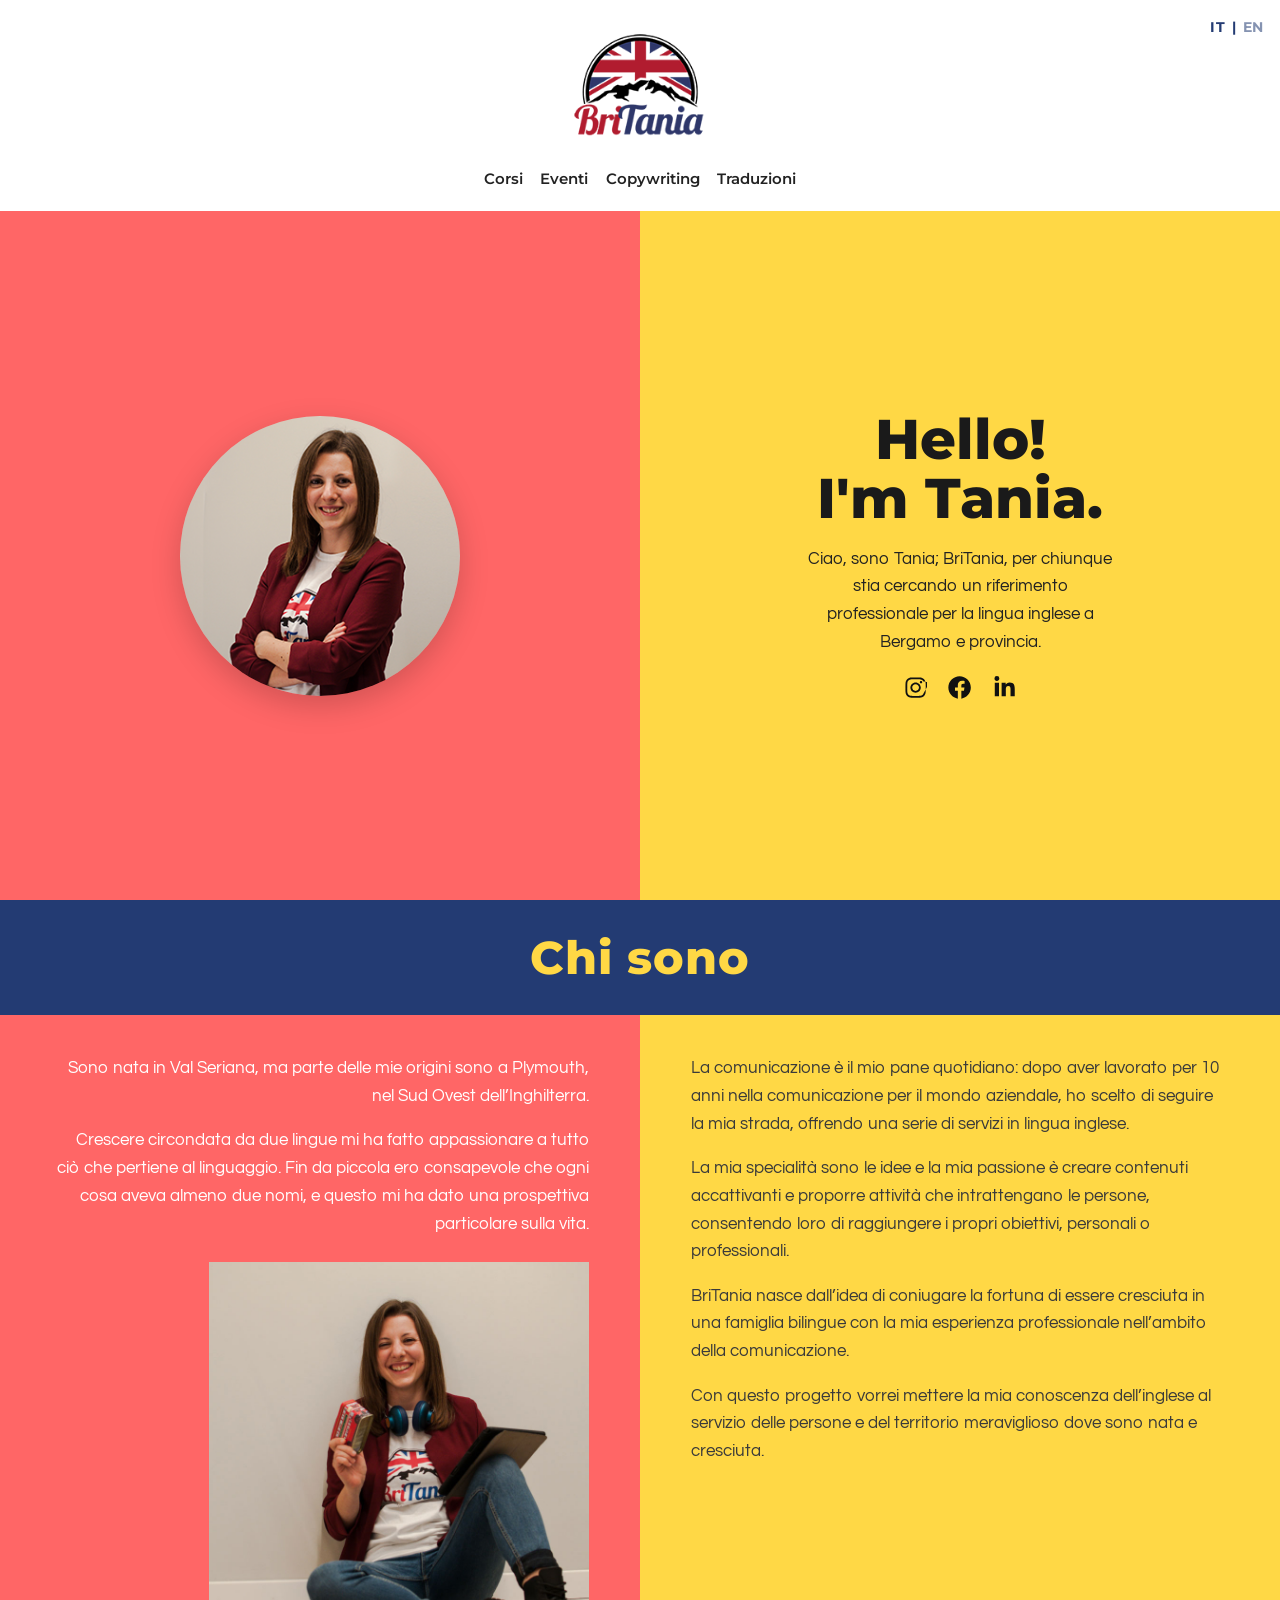
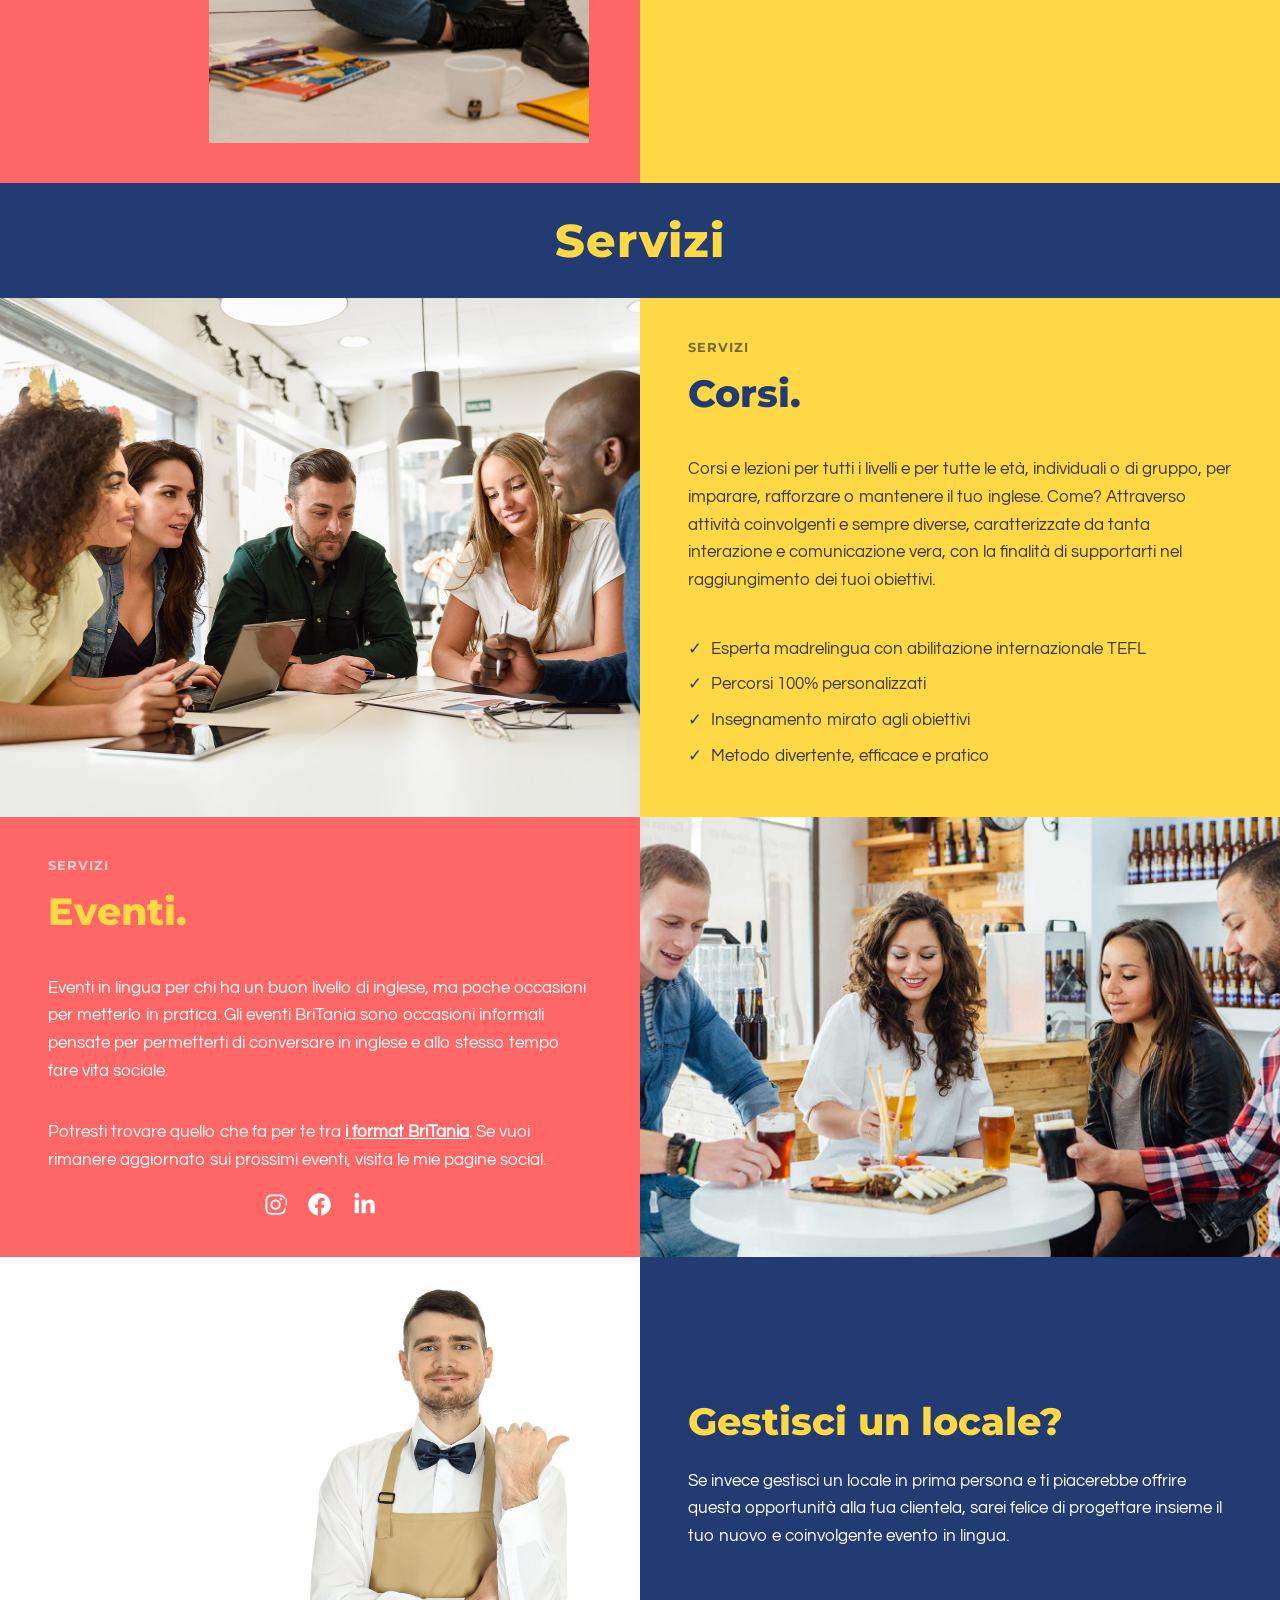
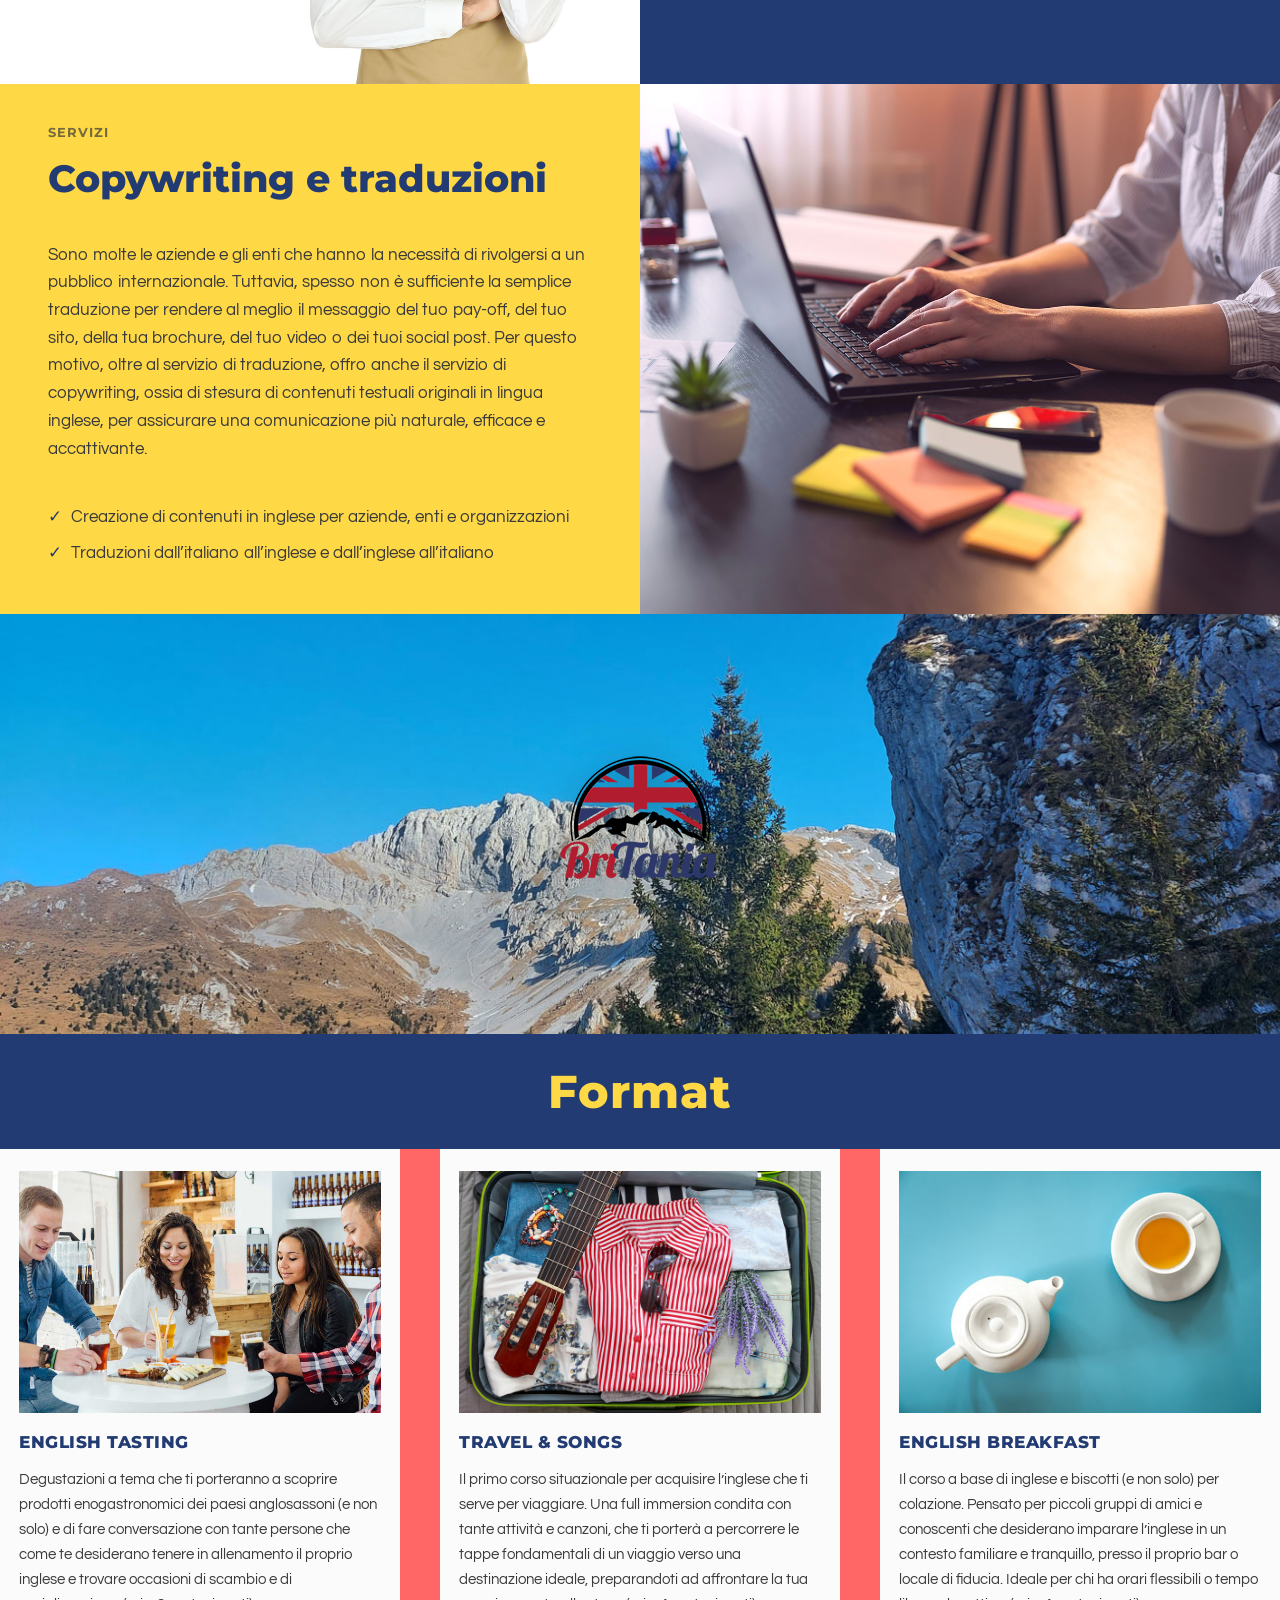
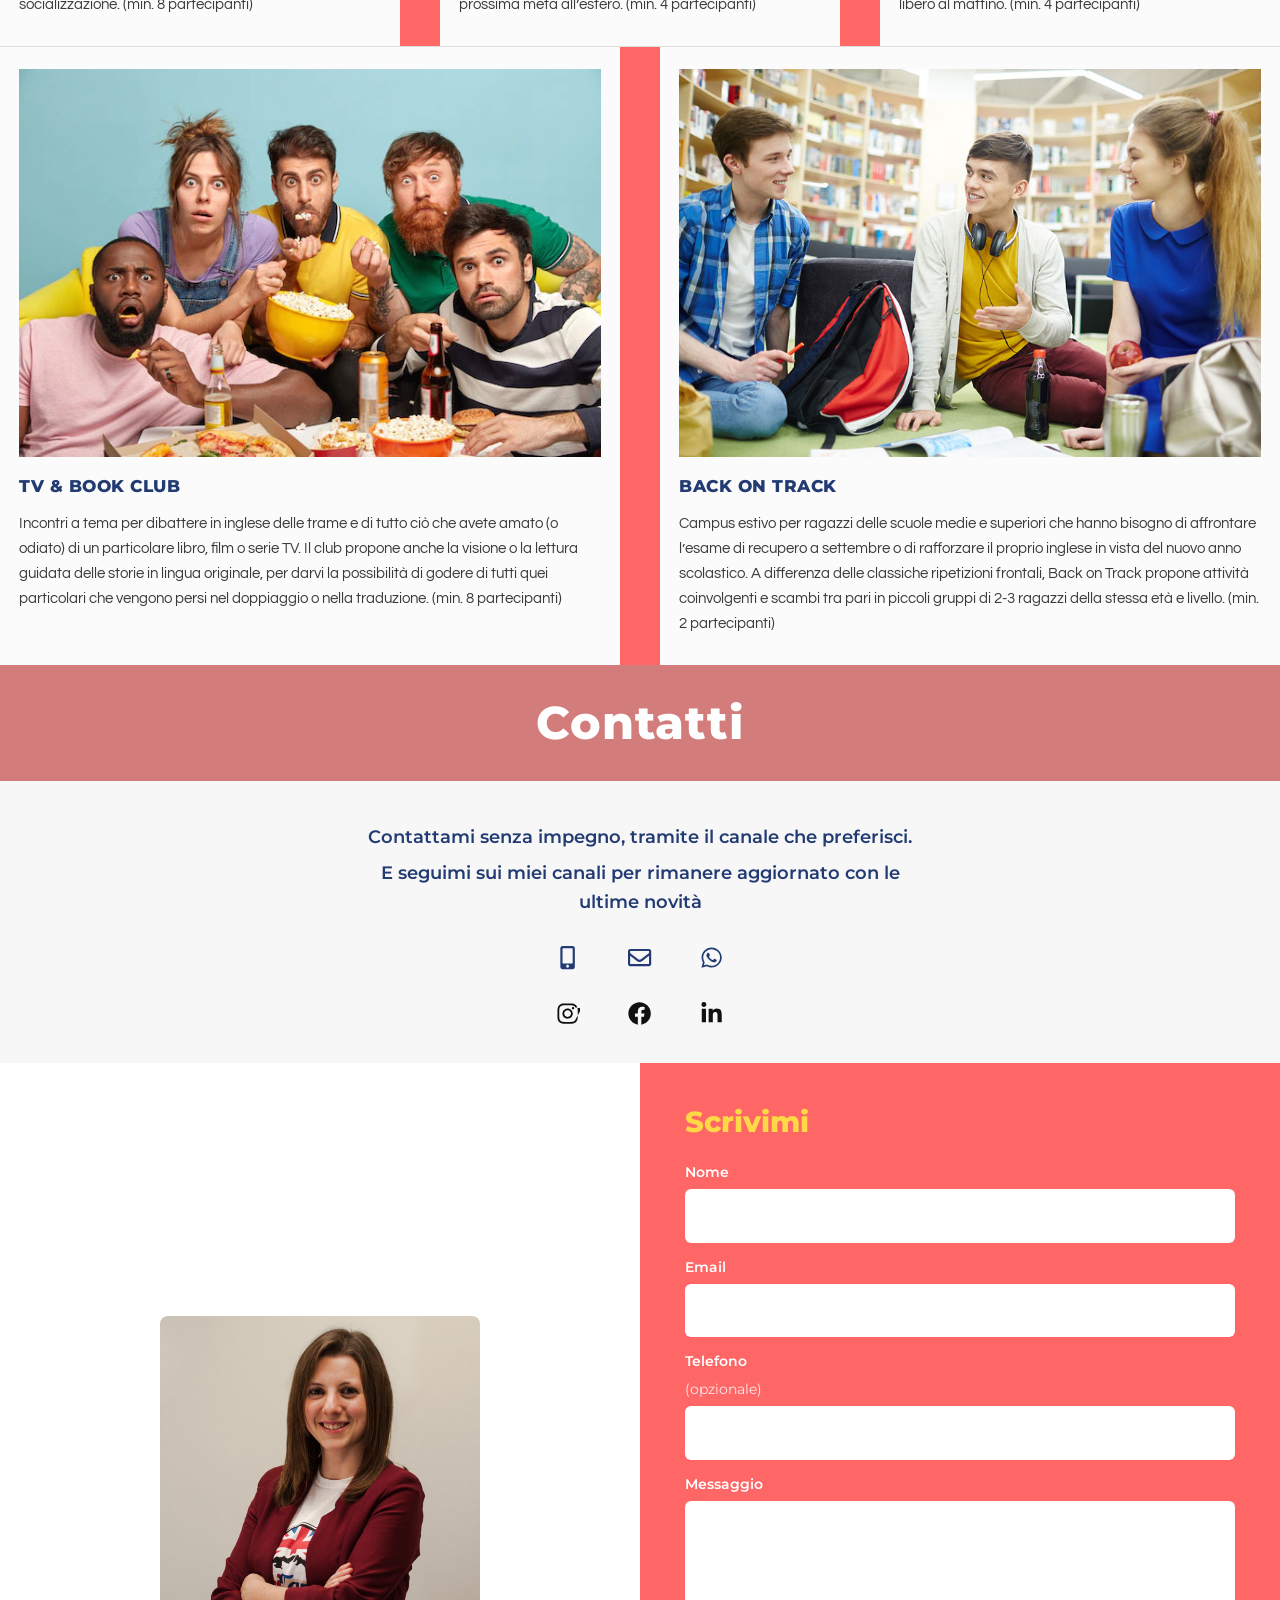
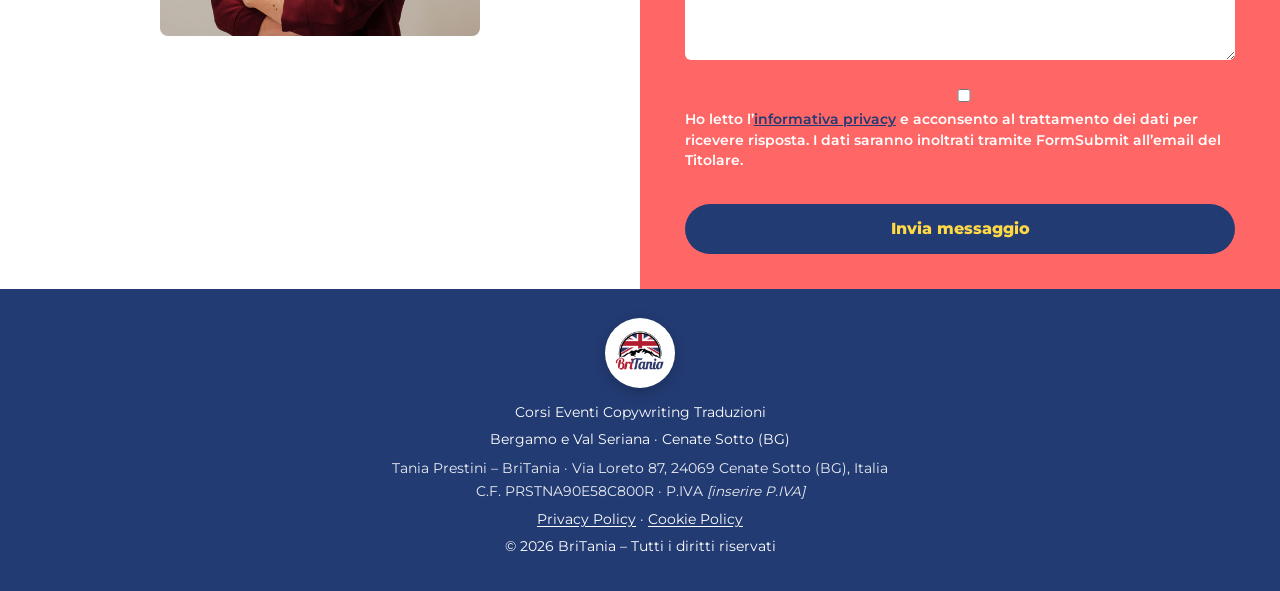
==== commit ba01f4ef: "SEO cleanup without keyword stuffing; add Italia to address Co-authored-by: Cursor <cursoragent@curs" ====
--- a/index.html
+++ b/index.html
@@ -3,10 +3,10 @@
 <head>
   <meta charset="UTF-8" />
   <meta name="viewport" content="width=device-width, initial-scale=1" />
-  <title>BriTania – Inglese a Bergamo e Val Seriana</title>
-  <meta name="description" content="Corsi di inglese, eventi in lingua, copywriting e traduzioni a Bergamo e in Val Seriana. Con Tania Prestini – BriTania." />
+  <title>BriTania – Corsi di inglese a Bergamo e Val Seriana</title>
+  <meta name="description" content="Lezioni e corsi di inglese, eventi in lingua, copywriting e traduzioni. BriTania di Tania Prestini, basata a Cenate Sotto (BG)." />
   <meta name="geo.region" content="IT-BG" />
-  <meta name="geo.placename" content="Bergamo, Val Seriana" />
+  <meta name="geo.placename" content="Cenate Sotto" />
   <link rel="canonical" href="https://bri-tania.com/" />
   <link rel="alternate" hreflang="it" href="https://bri-tania.com/" />
   <link rel="alternate" hreflang="en" href="https://bri-tania.com/en/" />
@@ -15,12 +15,12 @@
   <meta property="og:type" content="website" />
   <meta property="og:locale" content="it_IT" />
   <meta property="og:url" content="https://bri-tania.com/" />
-  <meta property="og:title" content="BriTania – Inglese a Bergamo e Val Seriana" />
-  <meta property="og:description" content="Corsi, eventi, copywriting e traduzioni in inglese per Bergamo e Val Seriana." />
+  <meta property="og:title" content="BriTania – Corsi di inglese a Bergamo e Val Seriana" />
+  <meta property="og:description" content="Corsi, eventi, copywriting e traduzioni con Tania Prestini." />
   <meta property="og:image" content="https://bri-tania.com/assets/images/og-cover.jpg" />
   <meta property="og:image:width" content="1200" />
   <meta property="og:image:height" content="630" />
-  <meta property="og:image:alt" content="BriTania – Inglese a Bergamo e Val Seriana" />
+  <meta property="og:image:alt" content="Logo BriTania e ritratto di Tania Prestini" />
   <meta name="twitter:card" content="summary_large_image" />
   <meta name="twitter:image" content="https://bri-tania.com/assets/images/og-cover.jpg" />
   <link rel="icon" href="assets/images/BriTania-logo.png" />
@@ -36,7 +36,7 @@
     "url": "https://bri-tania.com/",
     "logo": "https://bri-tania.com/assets/images/BriTania-logo.png",
     "image": "https://bri-tania.com/assets/images/og-cover.jpg",
-    "description": "Corsi di inglese, eventi in lingua, copywriting e traduzioni a Bergamo e in Val Seriana.",
+    "description": "Corsi di inglese, eventi in lingua, copywriting e traduzioni. Tania Prestini – BriTania, Cenate Sotto (BG).",
     "email": "taniaprestini@gmail.com",
     "telephone": "+39-347-804-6948",
     "address": {
@@ -89,7 +89,7 @@
         <a href="en/index.html" lang="en">EN</a>
       </div>
       <a class="logo" href="#top">
-        <img src="assets/images/BriTania-logo.png" alt="Logo BriTania – inglese a Bergamo" width="150" height="150" />
+        <img src="assets/images/BriTania-logo.png" alt="Logo BriTania" width="150" height="150" />
       </a>
       <nav class="tagline-nav" aria-label="Sezioni">
         <a href="#corsi">Corsi</a>
@@ -101,7 +101,7 @@
 
     <section class="hero" aria-label="Presentazione">
       <div class="hero-photo">
-        <img src="assets/images/tania_prestini-bri-tania.png" alt="Tania Prestini, insegnante di inglese BriTania a Bergamo" width="300" height="300" />
+        <img src="assets/images/tania_prestini-bri-tania.png" alt="Tania Prestini" width="300" height="300" />
       </div>
       <div class="hero-copy">
         <h1>Hello!<br />I'm Tania.</h1>
@@ -132,7 +132,7 @@
         <div class="about-left">
           <p>Sono nata in Val Seriana, ma parte delle mie origini sono a Plymouth, nel Sud Ovest dell’Inghilterra.</p>
           <p>Crescere circondata da due lingue mi ha fatto appassionare a tutto ciò che pertiene al linguaggio. Fin da piccola ero consapevole che ogni cosa aveva almeno due nomi, e questo mi ha dato una prospettiva particolare sulla vita.</p>
-          <img src="assets/images/tania-prestini-britania.jpg" alt="Tania Prestini in Val Seriana, fondatrice di BriTania" width="800" height="1012" />
+          <img src="assets/images/tania-prestini-britania.jpg" alt="Tania Prestini, fondatrice di BriTania" width="800" height="1012" />
         </div>
         <div class="about-right">
           <p>La comunicazione è il mio pane quotidiano: dopo aver lavorato per 10 anni nella comunicazione per il mondo aziendale, ho scelto di seguire la mia strada, offrendo una serie di servizi in lingua inglese.</p>
@@ -148,7 +148,7 @@
       <div class="bar bar-navy"><h2>Servizi</h2></div>
       <div class="split">
         <div class="split-media">
-          <img src="assets/images/corsi_bri-tania.jpg" alt="Corsi di inglese individuali e di gruppo a Bergamo" width="1500" height="995" />
+          <img src="assets/images/corsi_bri-tania.jpg" alt="Lezione di inglese in piccolo gruppo" width="1500" height="995" />
         </div>
         <div class="split-body bg-yellow">
           <p class="kicker">Servizi</p>
@@ -185,13 +185,13 @@
           </div>
         </div>
         <div class="split-media">
-          <img src="assets/images/English-testing.jpg" alt="Evento di conversazione in inglese a Bergamo" width="1358" height="907" />
+          <img src="assets/images/English-testing.jpg" alt="Partecipanti a un evento BriTania" width="1358" height="907" />
         </div>
       </div>
 
       <div class="split">
         <div class="split-media">
-          <img src="assets/images/man.jpg" alt="Evento in inglese organizzato in un locale della Val Seriana" width="800" height="534" />
+          <img src="assets/images/man.jpg" alt="Ospite durante un evento BriTania" width="800" height="534" />
         </div>
         <div class="split-body bg-navy on-dark locale">
           <h3>Gestisci un locale?</h3>
@@ -213,7 +213,7 @@
           </ul>
         </div>
         <div class="split-media">
-          <img src="assets/images/copyright_bri-tania.jpg" alt="Copywriting e traduzioni inglese per aziende di Bergamo" width="1500" height="995" />
+          <img src="assets/images/copyright_bri-tania.jpg" alt="Lavoro di copywriting e traduzione" width="1500" height="995" />
         </div>
       </div>
     </section>
@@ -293,7 +293,7 @@
 
       <div class="contact-bottom">
         <div class="contact-photo">
-          <img src="assets/images/tania-prestini-britania-2.jpg" alt="Contatta Tania Prestini per corsi di inglese a Bergamo" width="600" height="600" />
+          <img src="assets/images/tania-prestini-britania-2.jpg" alt="Tania Prestini" width="600" height="600" />
         </div>
         <div class="contact-form-wrap">
           <h3>Scrivimi</h3>
@@ -321,7 +321,7 @@
     <img src="assets/images/BriTania-logo.png" alt="BriTania" width="70" height="70" />
     <p>Corsi Eventi Copywriting Traduzioni</p>
     <p>Bergamo e Val Seriana · Cenate Sotto (BG)</p>
-    <p class="legal-line">Tania Prestini – BriTania · Via Loreto 87, 24069 Cenate Sotto (BG)<br />C.F. PRSTNA90E58C800R · P.IVA <em>[inserire P.IVA]</em></p>
+    <p class="legal-line">Tania Prestini – BriTania · Via Loreto 87, 24069 Cenate Sotto (BG), Italia<br />C.F. PRSTNA90E58C800R · P.IVA <em>[inserire P.IVA]</em></p>
     <p class="legal-links"><a href="privacy.html">Privacy Policy</a> · <a href="cookie.html">Cookie Policy</a></p>
     <p>© <span id="year"></span> BriTania – Tutti i diritti riservati</p>
   </footer>
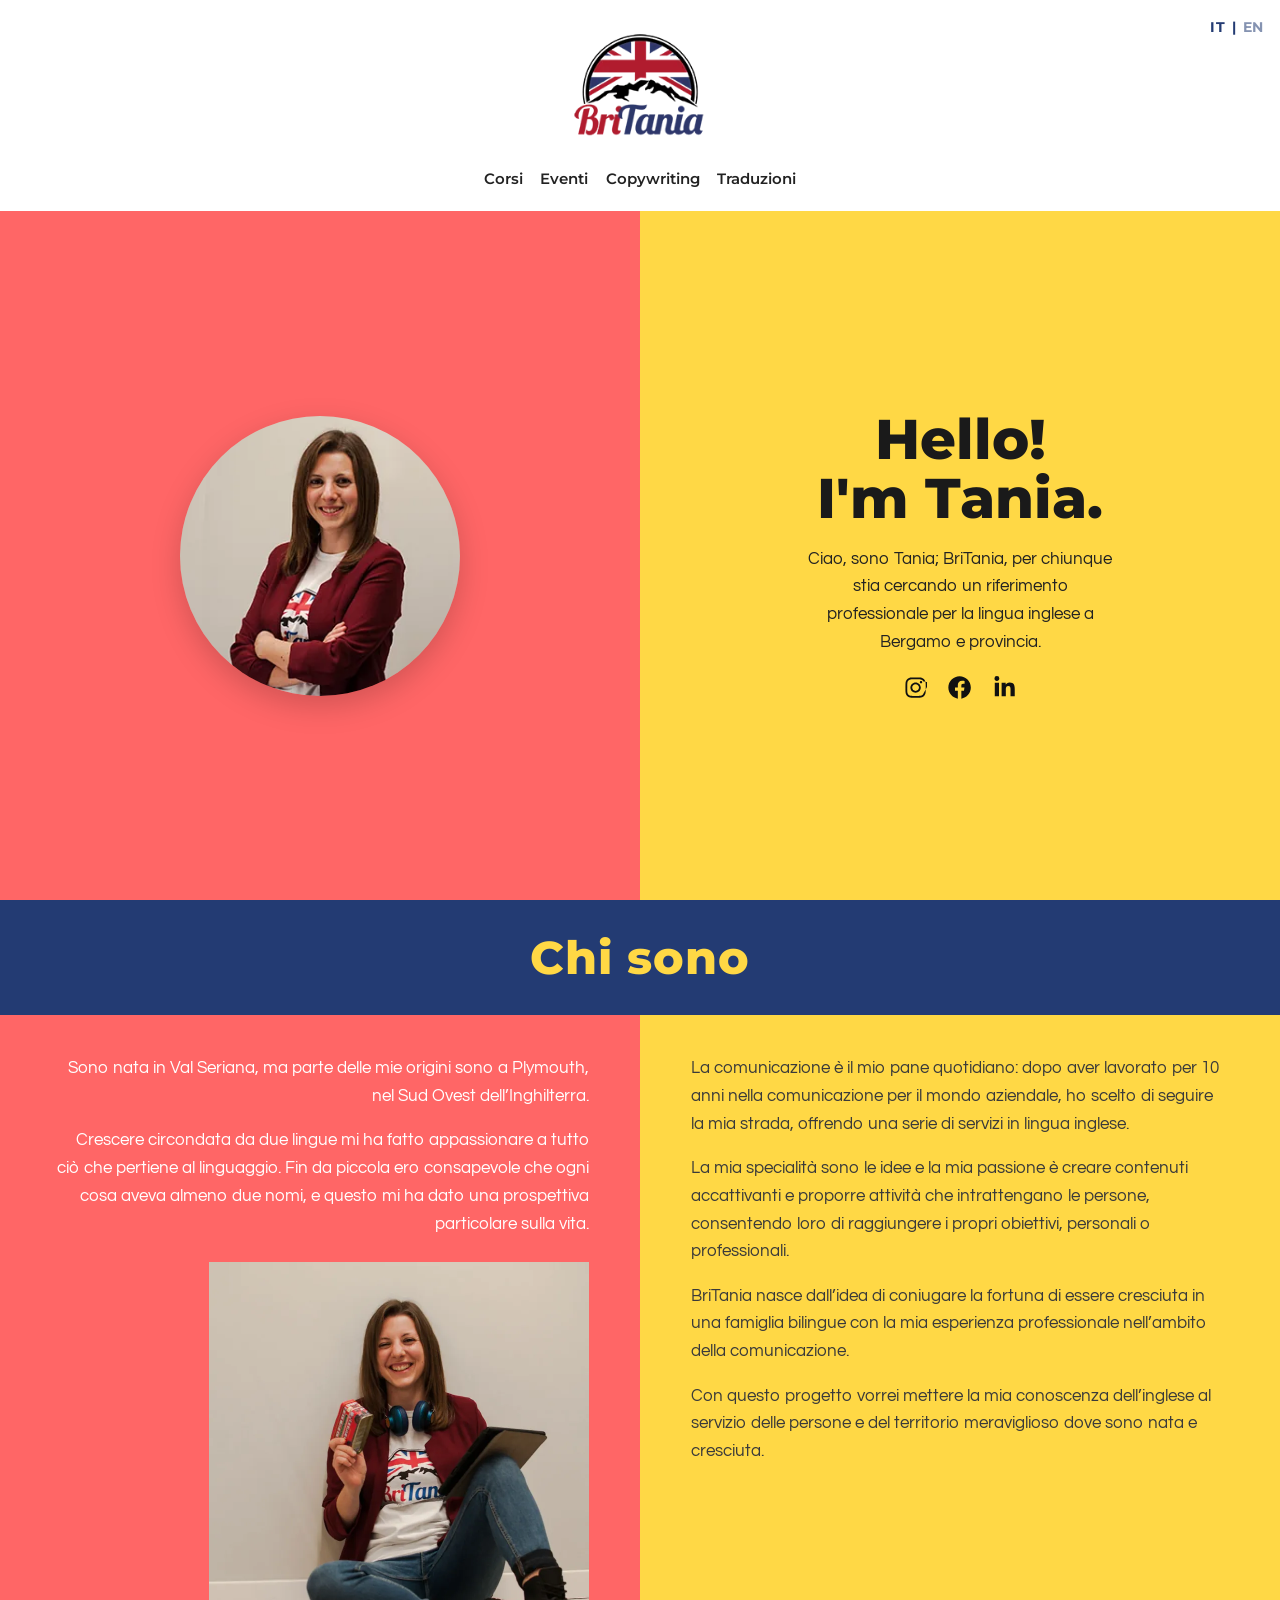
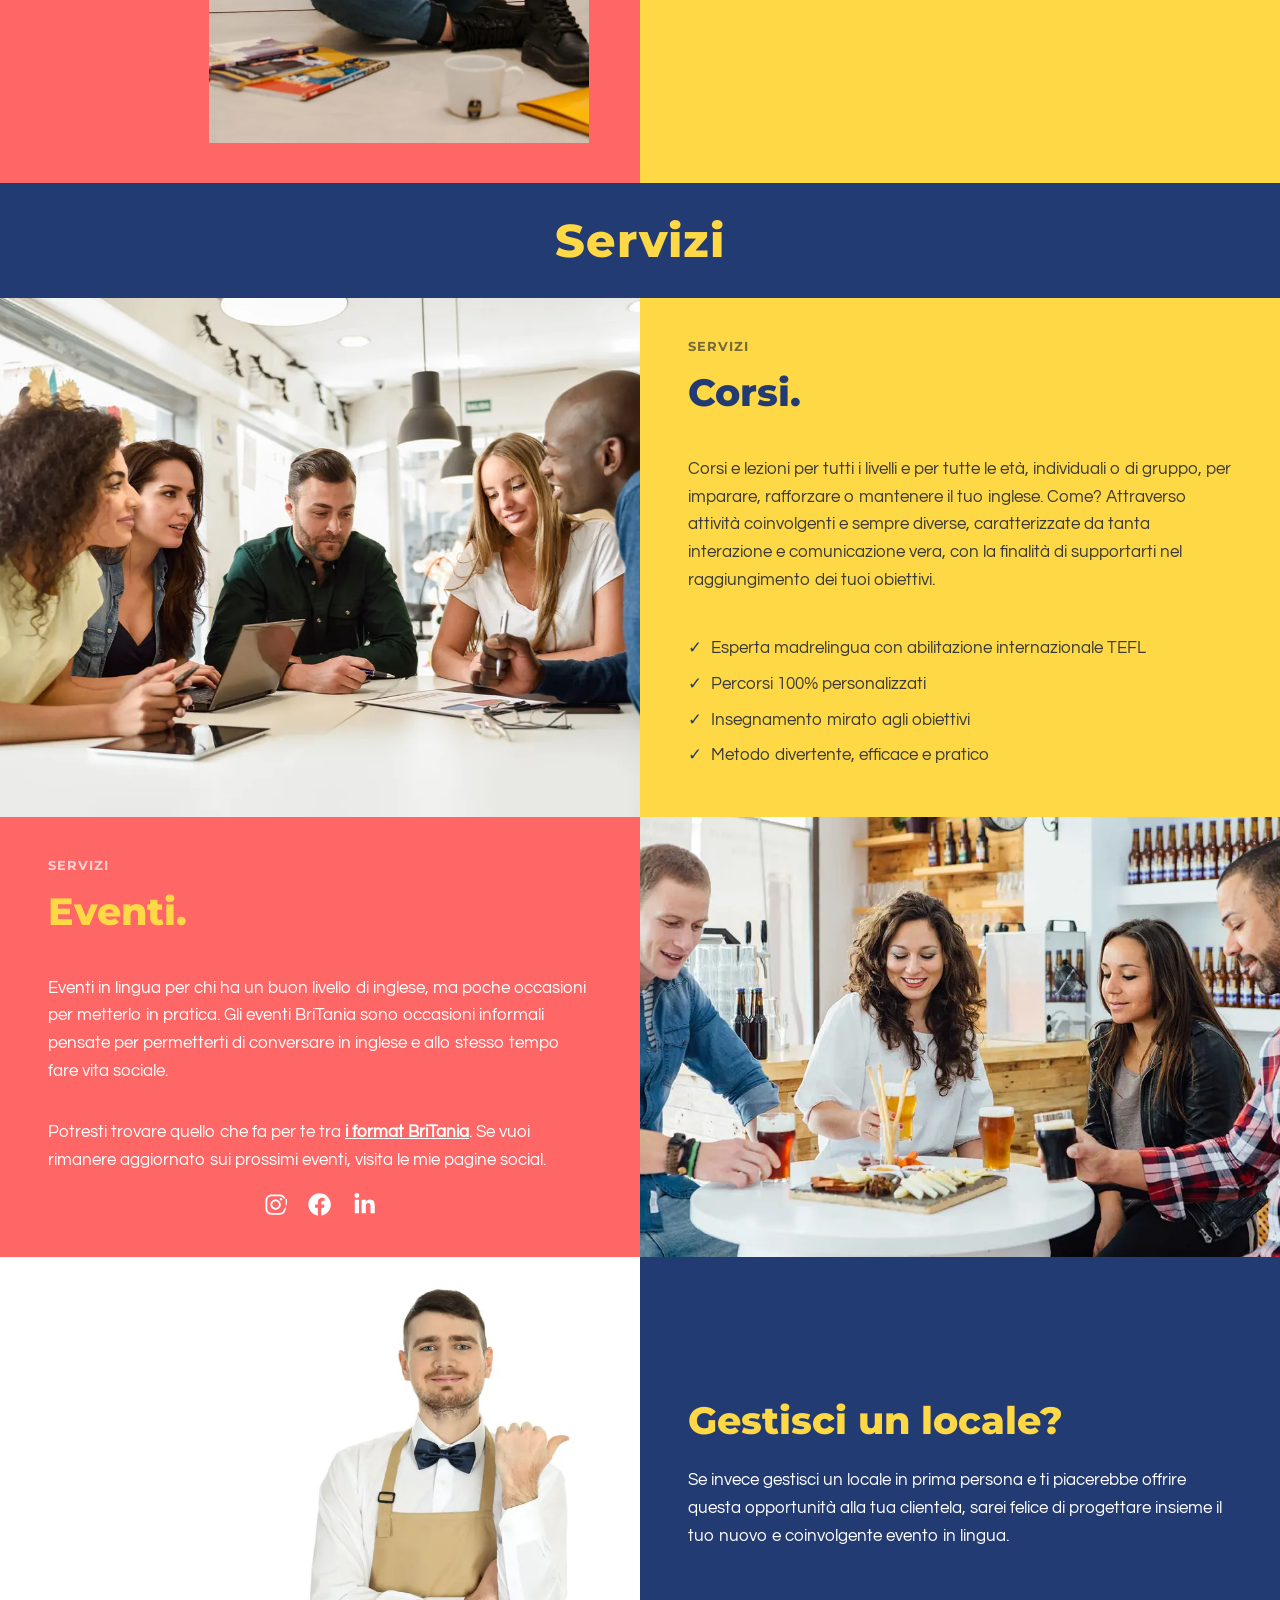
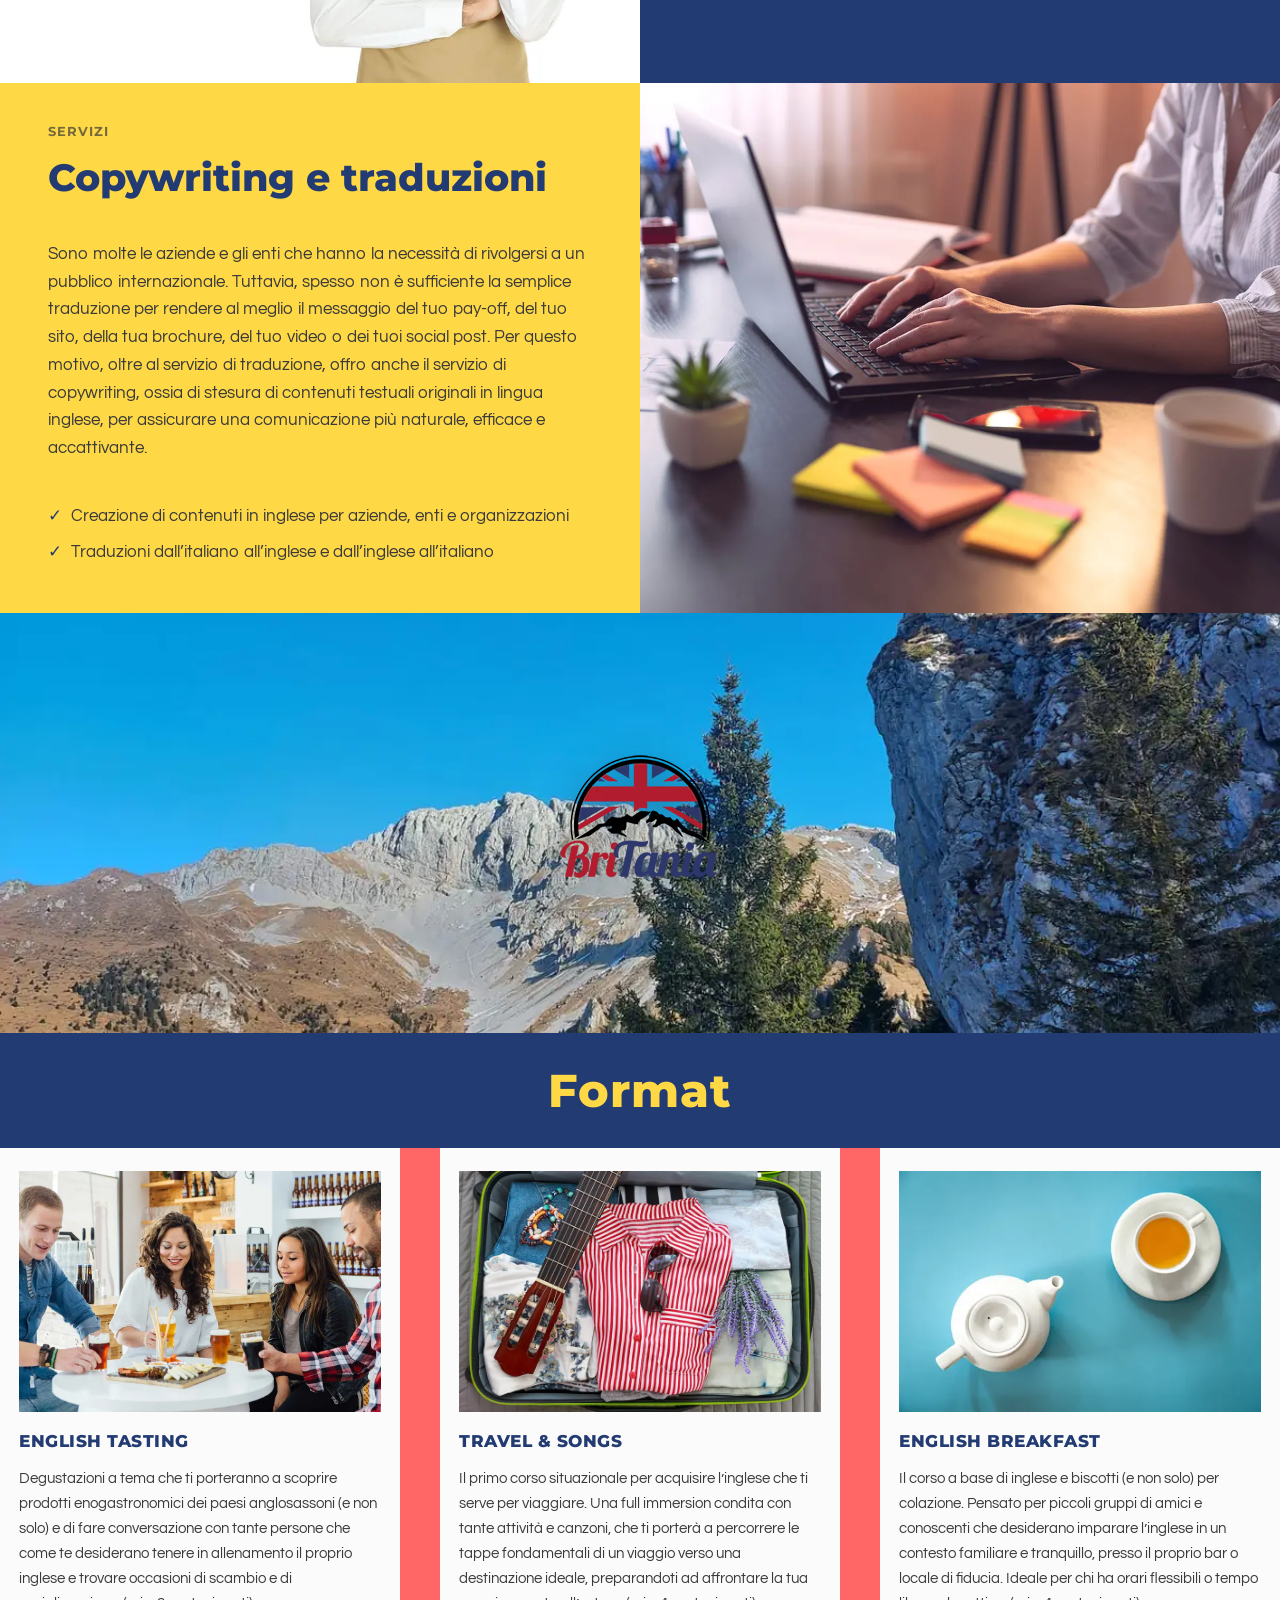
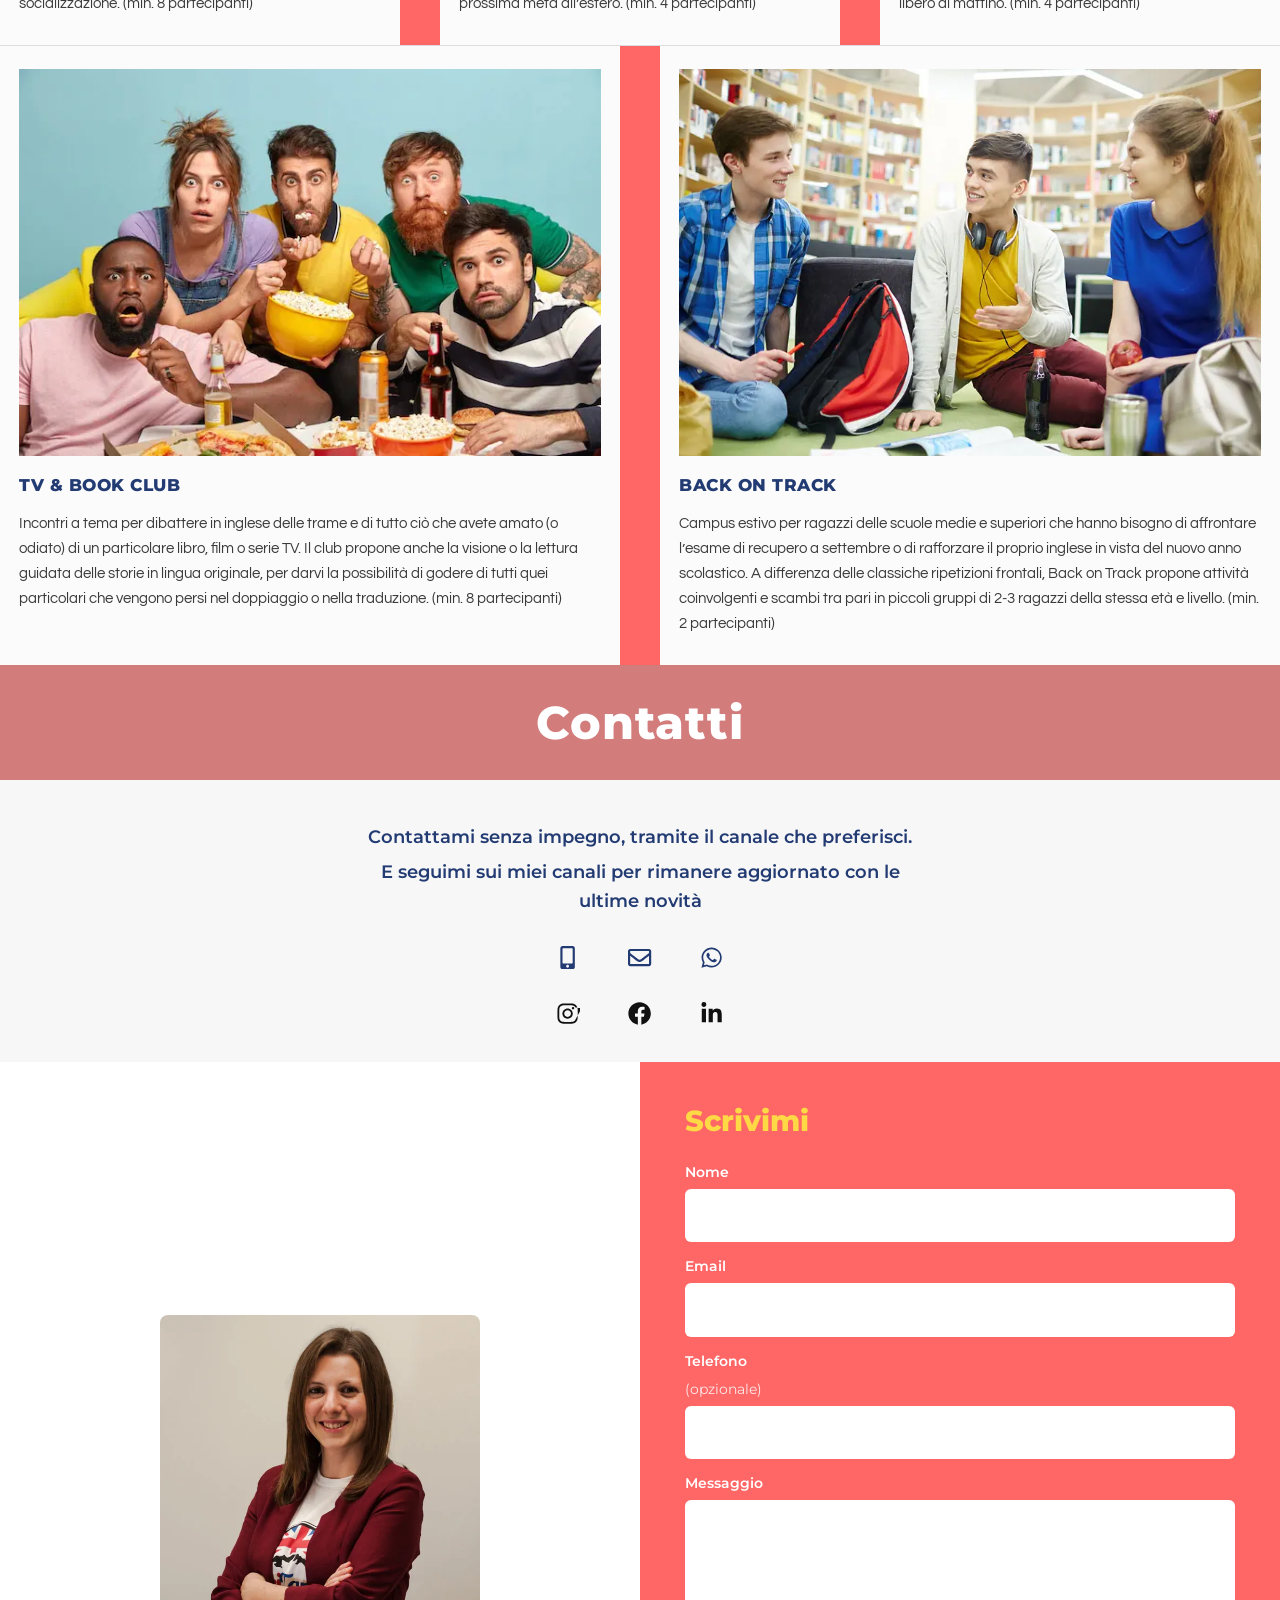
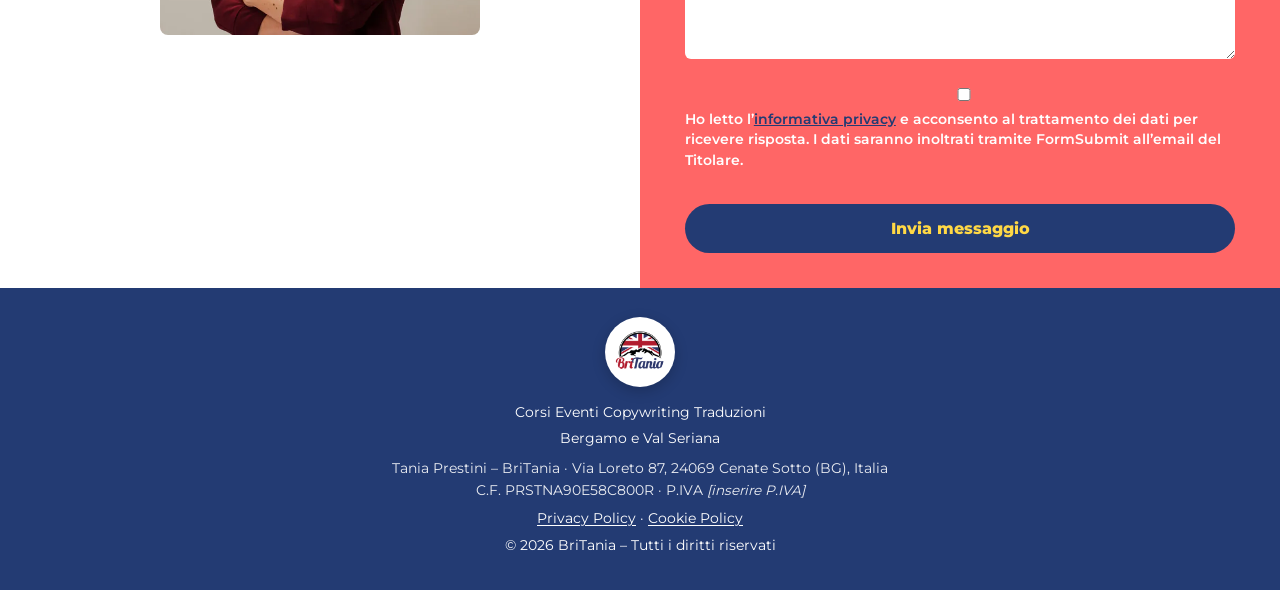
==== commit 7a1b94f5: "Optimize images to WebP, lazy-load, LCP preload, fewer CSS requests Co-authored-by: Cursor <cursorag" ====
--- a/index.html
+++ b/index.html
@@ -24,9 +24,10 @@
   <meta name="twitter:card" content="summary_large_image" />
   <meta name="twitter:image" content="https://bri-tania.com/assets/images/og-cover.jpg" />
   <link rel="icon" href="assets/images/BriTania-logo.png" />
-  <link rel="stylesheet" href="assets/fonts.css" />
+  <link rel="preload" as="image" href="assets/images/tania_prestini-bri-tania.webp" type="image/webp" fetchpriority="high" />
+  <link rel="preload" href="assets/fonts/montserrat-jtusjig1_i6t8kchkm459wlhyw.woff2" as="font" type="font/woff2" crossorigin />
+  <link rel="preload" href="assets/fonts/questrial-qdvustchpbm7nuuevf70vifl.woff2" as="font" type="font/woff2" crossorigin />
   <link rel="stylesheet" href="assets/styles.css" />
-  <link rel="stylesheet" href="assets/legal.css" />
   <script type="application/ld+json">
   {
     "@context": "https://schema.org",
@@ -89,7 +90,7 @@
         <a href="en/index.html" lang="en">EN</a>
       </div>
       <a class="logo" href="#top">
-        <img src="assets/images/BriTania-logo.png" alt="Logo BriTania" width="150" height="150" />
+        <img src="assets/images/BriTania-logo.webp" alt="Logo BriTania" width="150" height="150" decoding="async" />
       </a>
       <nav class="tagline-nav" aria-label="Sezioni">
         <a href="#corsi">Corsi</a>
@@ -101,7 +102,7 @@
 
     <section class="hero" aria-label="Presentazione">
       <div class="hero-photo">
-        <img src="assets/images/tania_prestini-bri-tania.png" alt="Tania Prestini" width="300" height="300" />
+        <img src="assets/images/tania_prestini-bri-tania.webp" alt="Tania Prestini" width="300" height="300" fetchpriority="high" decoding="async" />
       </div>
       <div class="hero-copy">
         <h1>Hello!<br />I'm Tania.</h1>
@@ -132,7 +133,7 @@
         <div class="about-left">
           <p>Sono nata in Val Seriana, ma parte delle mie origini sono a Plymouth, nel Sud Ovest dell’Inghilterra.</p>
           <p>Crescere circondata da due lingue mi ha fatto appassionare a tutto ciò che pertiene al linguaggio. Fin da piccola ero consapevole che ogni cosa aveva almeno due nomi, e questo mi ha dato una prospettiva particolare sulla vita.</p>
-          <img src="assets/images/tania-prestini-britania.jpg" alt="Tania Prestini, fondatrice di BriTania" width="800" height="1012" />
+          <img src="assets/images/tania-prestini-britania.webp" alt="Tania Prestini, fondatrice di BriTania" width="760" height="961" loading="lazy" decoding="async" />
         </div>
         <div class="about-right">
           <p>La comunicazione è il mio pane quotidiano: dopo aver lavorato per 10 anni nella comunicazione per il mondo aziendale, ho scelto di seguire la mia strada, offrendo una serie di servizi in lingua inglese.</p>
@@ -148,7 +149,7 @@
       <div class="bar bar-navy"><h2>Servizi</h2></div>
       <div class="split">
         <div class="split-media">
-          <img src="assets/images/corsi_bri-tania.jpg" alt="Lezione di inglese in piccolo gruppo" width="1500" height="995" />
+          <img src="assets/images/corsi_bri-tania.webp" alt="Lezione di inglese in piccolo gruppo" width="1200" height="796" loading="lazy" decoding="async" />
         </div>
         <div class="split-body bg-yellow">
           <p class="kicker">Servizi</p>
@@ -185,13 +186,13 @@
           </div>
         </div>
         <div class="split-media">
-          <img src="assets/images/English-testing.jpg" alt="Partecipanti a un evento BriTania" width="1358" height="907" />
+          <img src="assets/images/English-testing.webp" alt="Partecipanti a un evento BriTania" width="1000" height="667" loading="lazy" decoding="async" />
         </div>
       </div>
 
       <div class="split">
         <div class="split-media">
-          <img src="assets/images/man.jpg" alt="Ospite durante un evento BriTania" width="800" height="534" />
+          <img src="assets/images/man.webp" alt="Ospite durante un evento BriTania" width="1000" height="666" loading="lazy" decoding="async" />
         </div>
         <div class="split-body bg-navy on-dark locale">
           <h3>Gestisci un locale?</h3>
@@ -213,15 +214,15 @@
           </ul>
         </div>
         <div class="split-media">
-          <img src="assets/images/copyright_bri-tania.jpg" alt="Lavoro di copywriting e traduzione" width="1500" height="995" />
+          <img src="assets/images/copyright_bri-tania.webp" alt="Lavoro di copywriting e traduzione" width="1200" height="796" loading="lazy" decoding="async" />
         </div>
       </div>
     </section>
 
     <!-- BANNER LOGO su Londra -->
     <section class="logo-banner" aria-label="BriTania">
-      <img class="banner-bg" src="assets/images/mp001.jpg" alt="" />
-      <img class="banner-logo" src="assets/images/BriTania-logo.png" alt="BriTania" width="170" height="170" />
+      <img class="banner-bg" src="assets/images/mp001.webp" alt="" width="1200" height="675" loading="lazy" decoding="async" />
+      <img class="banner-logo" src="assets/images/BriTania-logo.webp" alt="BriTania" width="170" height="170" loading="lazy" decoding="async" />
     </section>
 
     <!-- FORMAT -->
@@ -229,32 +230,32 @@
       <div class="bar bar-navy"><h2>Format</h2></div>
       <div class="formats-row">
         <article class="format">
-          <img src="assets/images/English-testing.jpg" alt="English Tasting – degustazione e conversazione in inglese" />
+          <img src="assets/images/English-testing.webp" alt="English Tasting – degustazione e conversazione in inglese" width="1000" height="667" loading="lazy" decoding="async" />
           <h3>English Tasting</h3>
           <p>Degustazioni a tema che ti porteranno a scoprire prodotti enogastronomici dei paesi anglosassoni (e non solo) e di fare conversazione con tante persone che come te desiderano tenere in allenamento il proprio inglese e trovare occasioni di scambio e di socializzazione. (min. 8 partecipanti)</p>
         </article>
         <div class="format-spacer" aria-hidden="true"></div>
         <article class="format">
-          <img src="assets/images/travel-and-song.jpg" alt="Travel &amp; Songs – corso di inglese per viaggiare" />
+          <img src="assets/images/travel-and-song.webp" alt="Travel &amp; Songs – corso di inglese per viaggiare" width="800" height="534" loading="lazy" decoding="async" />
           <h3>Travel &amp; Songs</h3>
           <p>Il primo corso situazionale per acquisire l’inglese che ti serve per viaggiare. Una full immersion condita con tante attività e canzoni, che ti porterà a percorrere le tappe fondamentali di un viaggio verso una destinazione ideale, preparandoti ad affrontare la tua prossima meta all’estero. (min. 4 partecipanti)</p>
         </article>
         <div class="format-spacer" aria-hidden="true"></div>
         <article class="format">
-          <img src="assets/images/cup-of-tea.jpg" alt="English Breakfast – lezione di inglese al bar" />
+          <img src="assets/images/cup-of-tea.webp" alt="English Breakfast – lezione di inglese al bar" width="500" height="333" loading="lazy" decoding="async" />
           <h3>English Breakfast</h3>
           <p>Il corso a base di inglese e biscotti (e non solo) per colazione. Pensato per piccoli gruppi di amici e conoscenti che desiderano imparare l’inglese in un contesto familiare e tranquillo, presso il proprio bar o locale di fiducia. Ideale per chi ha orari flessibili o tempo libero al mattino. (min. 4 partecipanti)</p>
         </article>
       </div>
       <div class="formats-row formats-row-2">
         <article class="format">
-          <img src="assets/images/book-club.jpg" alt="TV &amp; Book Club – dibattito in inglese su libri e serie" />
+          <img src="assets/images/book-club.webp" alt="TV &amp; Book Club – dibattito in inglese su libri e serie" width="626" height="417" loading="lazy" decoding="async" />
           <h3>TV &amp; Book Club</h3>
           <p>Incontri a tema per dibattere in inglese delle trame e di tutto ciò che avete amato (o odiato) di un particolare libro, film o serie TV. Il club propone anche la visione o la lettura guidata delle storie in lingua originale, per darvi la possibilità di godere di tutti quei particolari che vengono persi nel doppiaggio o nella traduzione. (min. 8 partecipanti)</p>
         </article>
         <div class="format-spacer" aria-hidden="true"></div>
         <article class="format">
-          <img src="assets/images/back-on-track.jpg" alt="Back on Track – campus estivo di inglese per ragazzi" />
+          <img src="assets/images/back-on-track.webp" alt="Back on Track – campus estivo di inglese per ragazzi" width="800" height="534" loading="lazy" decoding="async" />
           <h3>Back on Track</h3>
           <p>Campus estivo per ragazzi delle scuole medie e superiori che hanno bisogno di affrontare l’esame di recupero a settembre o di rafforzare il proprio inglese in vista del nuovo anno scolastico. A differenza delle classiche ripetizioni frontali, Back on Track propone attività coinvolgenti e scambi tra pari in piccoli gruppi di 2-3 ragazzi della stessa età e livello. (min. 2 partecipanti)</p>
         </article>
@@ -293,7 +294,7 @@
 
       <div class="contact-bottom">
         <div class="contact-photo">
-          <img src="assets/images/tania-prestini-britania-2.jpg" alt="Tania Prestini" width="600" height="600" />
+          <img src="assets/images/tania-prestini-britania-2.webp" alt="Tania Prestini" width="600" height="600" loading="lazy" decoding="async" />
         </div>
         <div class="contact-form-wrap">
           <h3>Scrivimi</h3>
@@ -318,14 +319,14 @@
   </main>
 
   <footer class="site-footer">
-    <img src="assets/images/BriTania-logo.png" alt="BriTania" width="70" height="70" />
+    <img src="assets/images/BriTania-logo.webp" alt="BriTania" width="70" height="70" />
     <p>Corsi Eventi Copywriting Traduzioni</p>
-    <p>Bergamo e Val Seriana · Cenate Sotto (BG)</p>
+    <p>Bergamo e Val Seriana</p>
     <p class="legal-line">Tania Prestini – BriTania · Via Loreto 87, 24069 Cenate Sotto (BG), Italia<br />C.F. PRSTNA90E58C800R · P.IVA <em>[inserire P.IVA]</em></p>
     <p class="legal-links"><a href="privacy.html">Privacy Policy</a> · <a href="cookie.html">Cookie Policy</a></p>
     <p>© <span id="year"></span> BriTania – Tutti i diritti riservati</p>
   </footer>
 
-  <script src="assets/main.js"></script>
+  <script src="assets/main.js" defer></script>
 </body>
 </html>
--- a/assets/styles.css
+++ b/assets/styles.css
@@ -1,3 +1,19 @@
+@font-face {
+  font-family: "Montserrat";
+  font-style: normal;
+  font-weight: 400 800;
+  font-display: swap;
+  src: url("fonts/montserrat-jtusjig1_i6t8kchkm459wlhyw.woff2") format("woff2");
+}
+
+@font-face {
+  font-family: "Questrial";
+  font-style: normal;
+  font-weight: 400;
+  font-display: swap;
+  src: url("fonts/questrial-qdvustchpbm7nuuevf70vifl.woff2") format("woff2");
+}
+
 :root {
   --navy: #233b73;
   --coral: #ff6666;
@@ -500,6 +516,37 @@
   font-size: 0.9rem;
 }
 
+.form-consent {
+  display: flex;
+  gap: 0.65rem;
+  align-items: flex-start;
+  margin: 0.75rem 0 1rem;
+  font-size: 0.9rem;
+  line-height: 1.45;
+}
+
+.form-consent input {
+  margin-top: 0.25rem;
+  flex-shrink: 0;
+}
+
+.form-consent a {
+  color: var(--navy);
+  text-decoration: underline;
+}
+
+.site-footer .legal-line {
+  font-size: 0.85rem;
+  opacity: 0.9;
+  margin: 0.35rem 0;
+}
+
+.site-footer .legal-links a {
+  color: inherit;
+  text-decoration: underline;
+  text-underline-offset: 2px;
+}
+
 @media (max-width: 960px) {
   .intro-screen {
     min-height: auto;
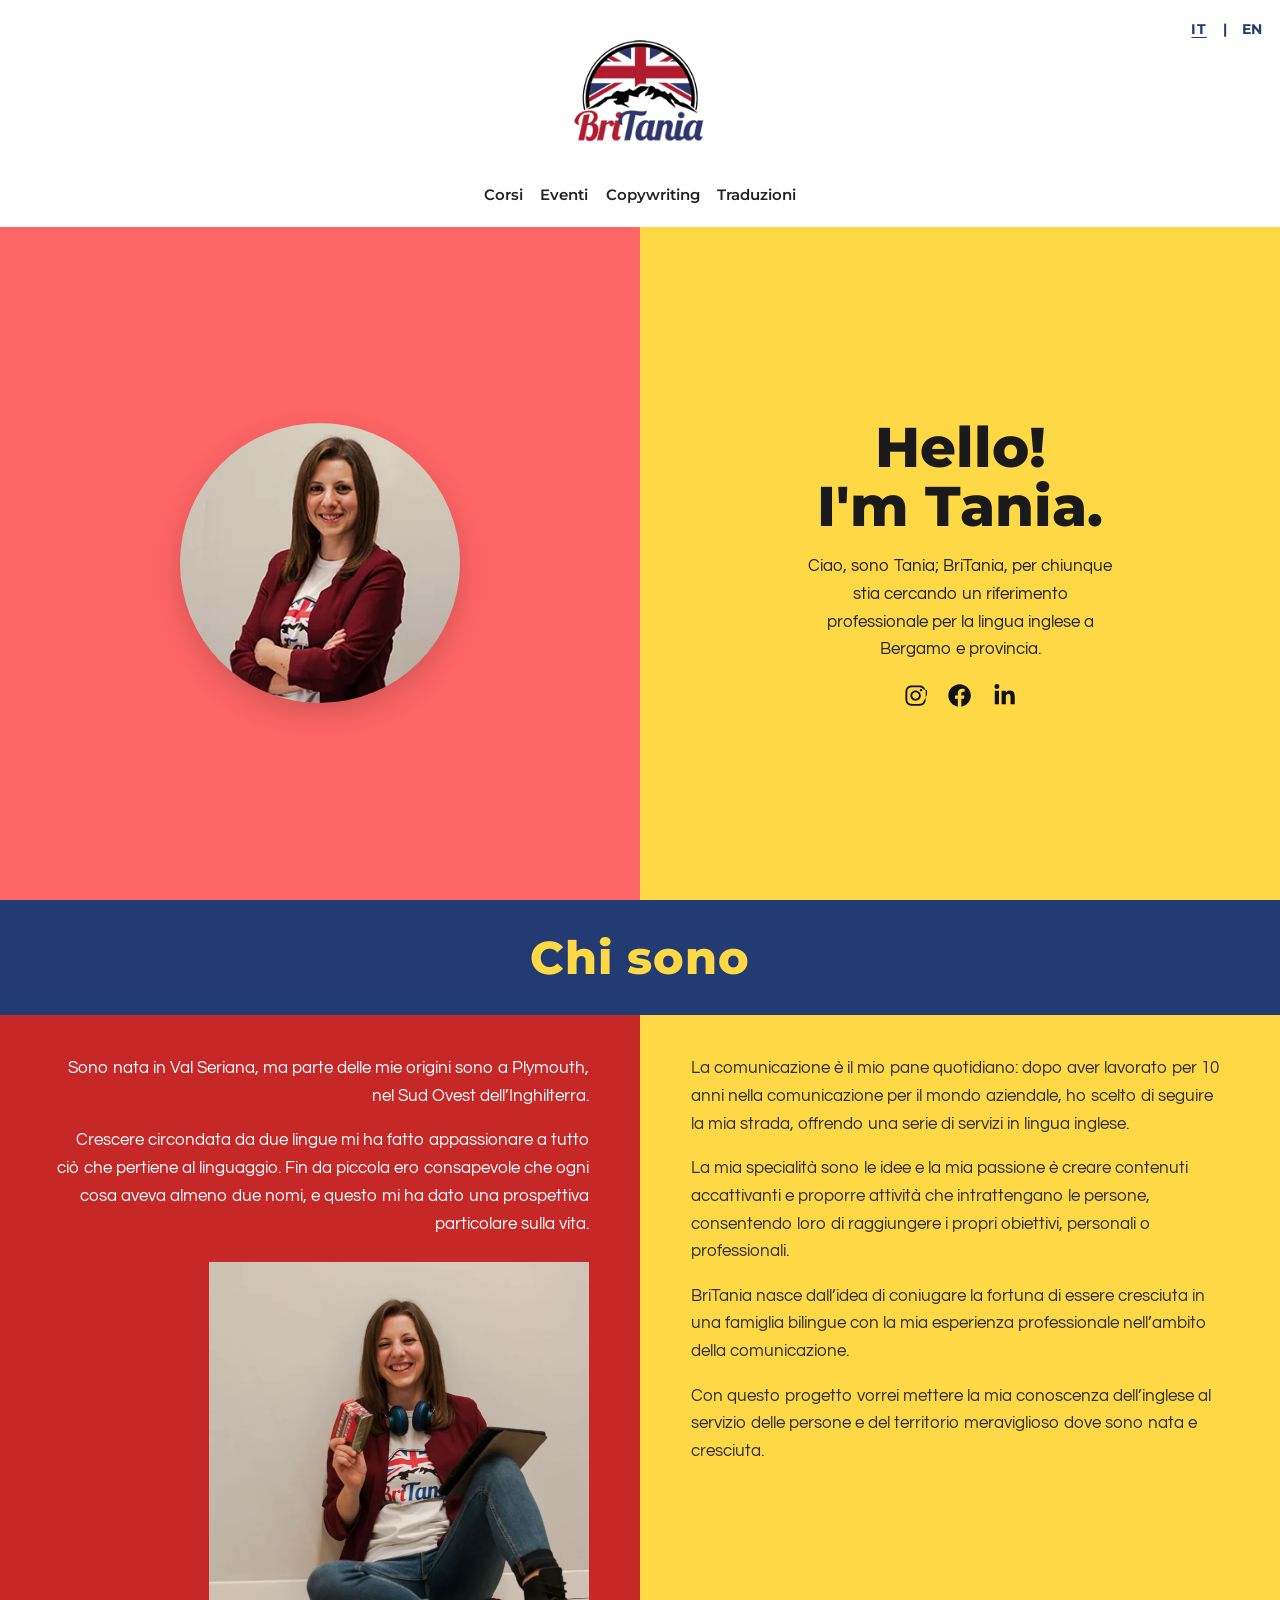
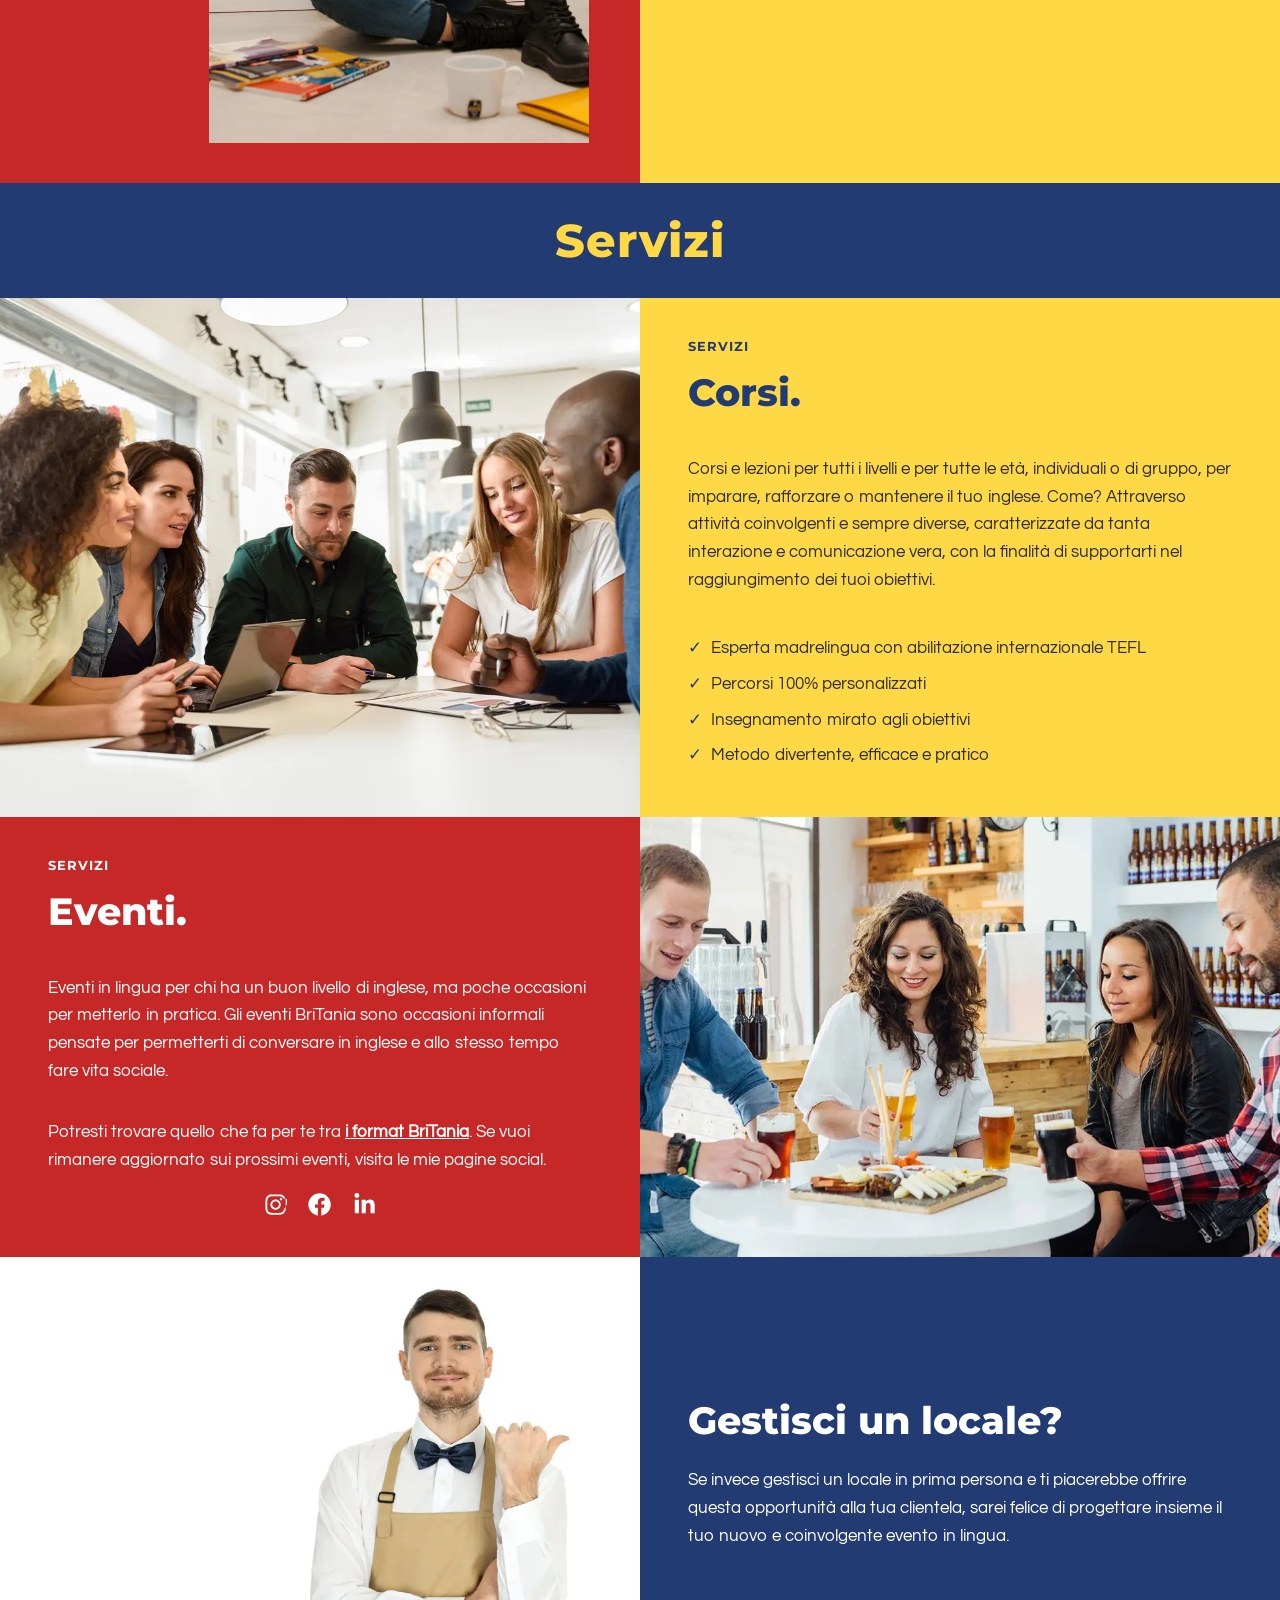
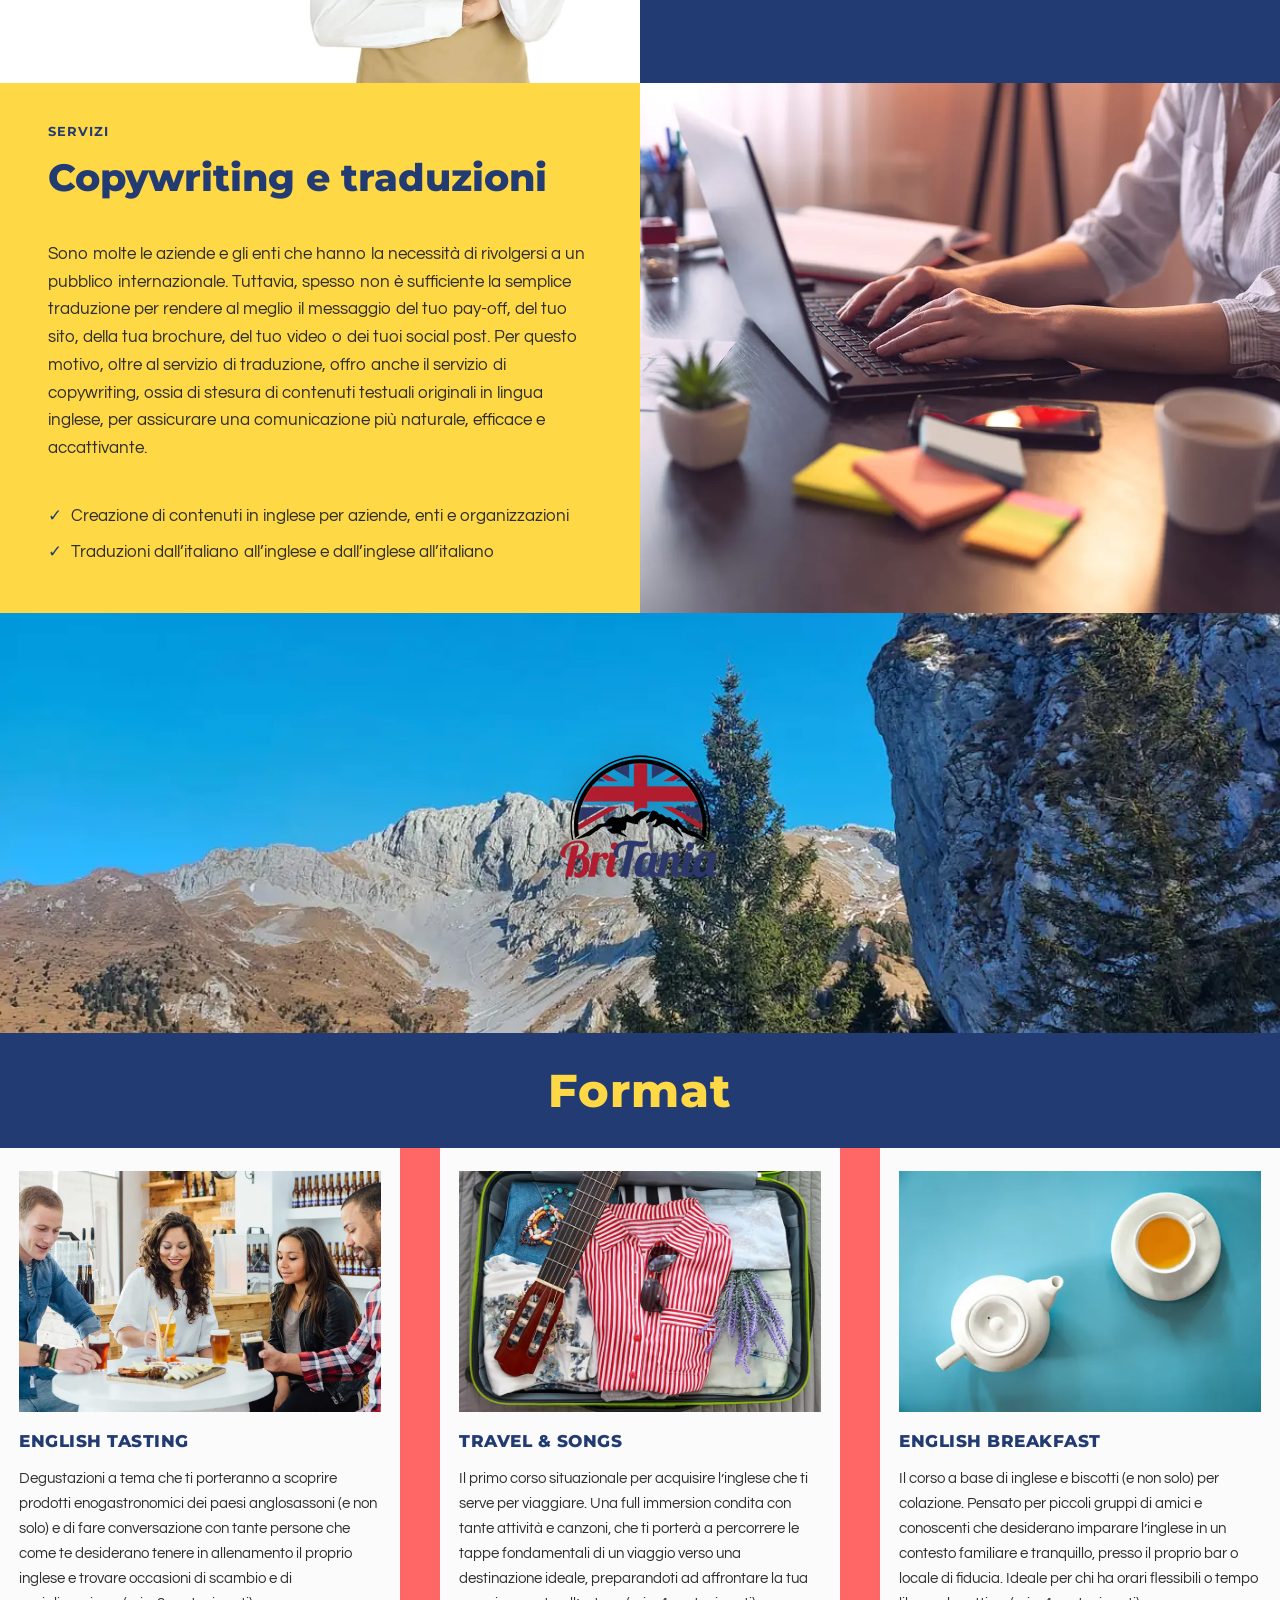
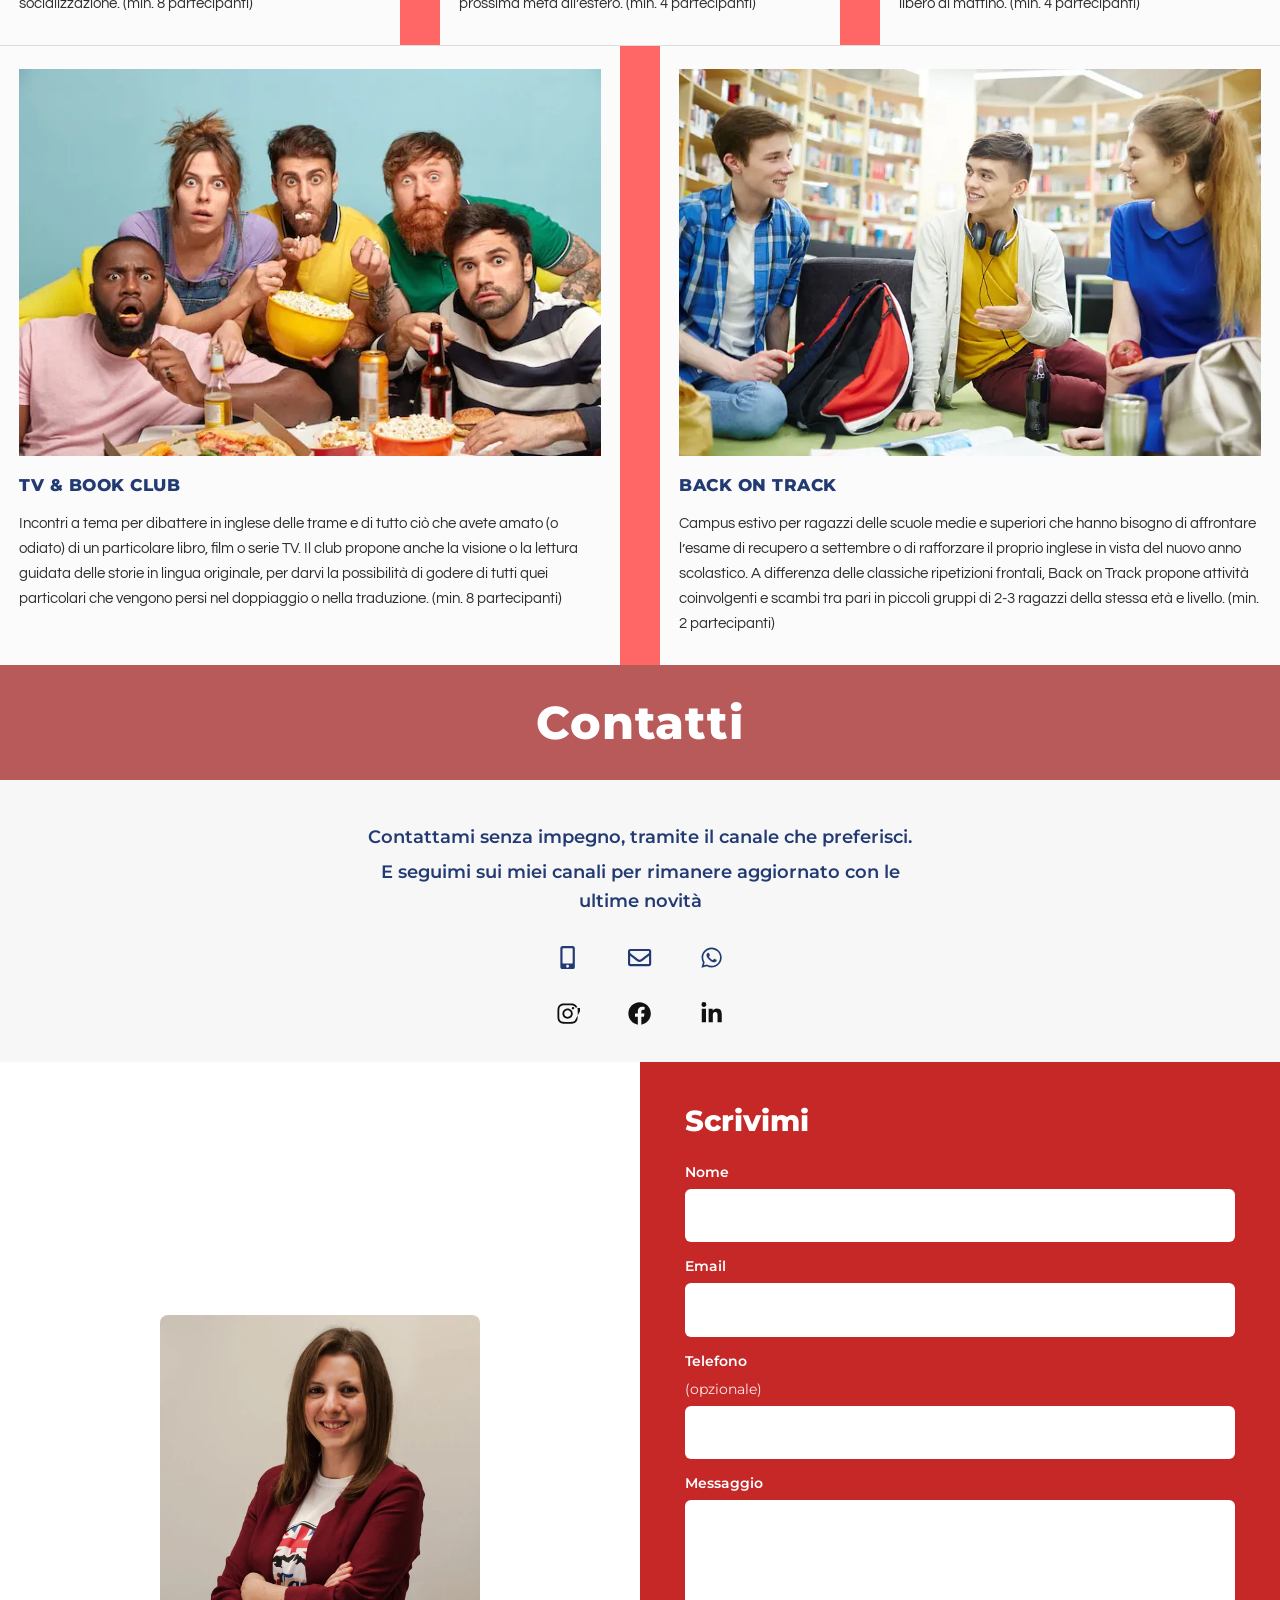
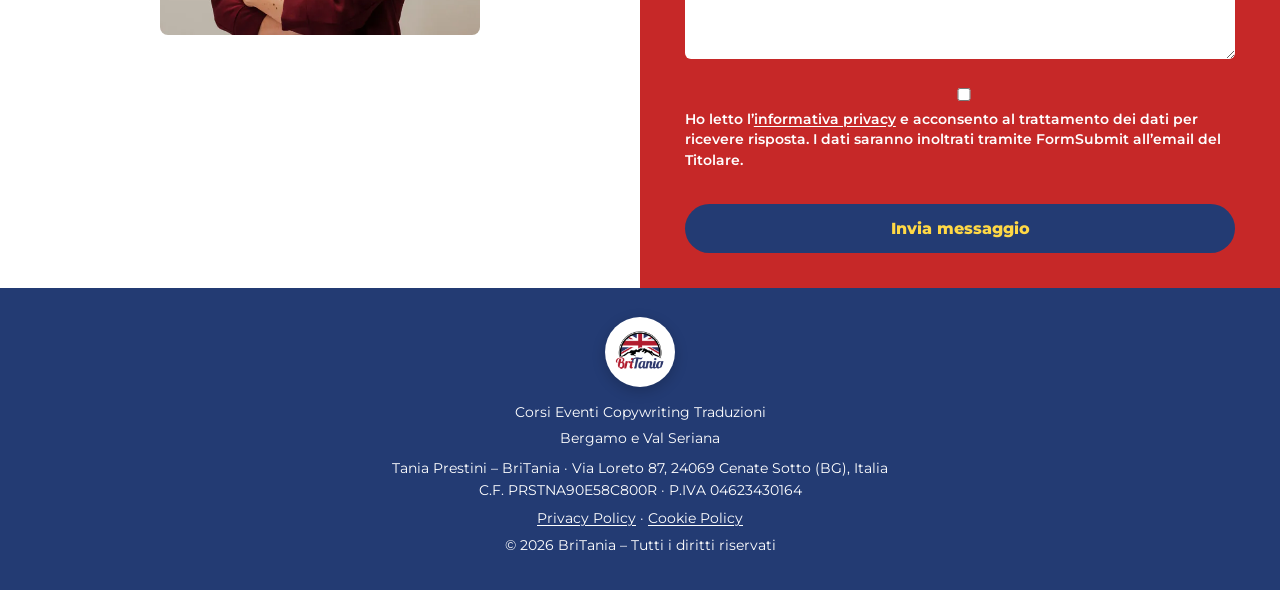
==== commit e65d8c91: "Add P.IVA 04623430164 to footer and privacy pages Co-authored-by: Cursor <cursoragent@cursor.com>" ====
--- a/index.html
+++ b/index.html
@@ -322,7 +322,7 @@
     <img src="assets/images/BriTania-logo.webp" alt="BriTania" width="70" height="70" />
     <p>Corsi Eventi Copywriting Traduzioni</p>
     <p>Bergamo e Val Seriana</p>
-    <p class="legal-line">Tania Prestini – BriTania · Via Loreto 87, 24069 Cenate Sotto (BG), Italia<br />C.F. PRSTNA90E58C800R · P.IVA <em>[inserire P.IVA]</em></p>
+    <p class="legal-line">Tania Prestini – BriTania · Via Loreto 87, 24069 Cenate Sotto (BG), Italia<br />C.F. PRSTNA90E58C800R · P.IVA 04623430164</p>
     <p class="legal-links"><a href="privacy.html">Privacy Policy</a> · <a href="cookie.html">Cookie Policy</a></p>
     <p>© <span id="year"></span> BriTania – Tutti i diritti riservati</p>
   </footer>
--- a/assets/styles.css
+++ b/assets/styles.css
@@ -17,9 +17,11 @@
 :root {
   --navy: #233b73;
   --coral: #ff6666;
+  /* Superfici testo: contrasto AA con bianco (~4.6:1+) */
+  --coral-deep: #c62828;
   --yellow: #ffd845;
-  --rose: #d37c7c;
-  --text: #3a3a3a;
+  --rose: #b85a5a;
+  --text: #2e2e2e;
   --gray: #e6e6e6;
   --font: "Montserrat", system-ui, sans-serif;
   --body: "Questrial", "Montserrat", system-ui, sans-serif;
@@ -59,27 +61,52 @@
 
 .lang-switch {
   position: absolute;
-  top: 1rem;
-  right: 1rem;
+  top: 0.5rem;
+  right: 0.35rem;
   display: flex;
   align-items: center;
-  gap: 0.4rem;
-  font-family: var(--font);
-  font-size: 0.85rem;
+  gap: 0.15rem;
+  font-family: var(--font);
+  font-size: 0.9rem;
   font-weight: 700;
   letter-spacing: 0.04em;
   color: var(--navy);
+  z-index: 2;
 }
 
 .lang-switch a {
   text-decoration: none;
   color: var(--navy);
-  opacity: 0.55;
-}
-
-.lang-switch a:hover { opacity: 1; color: var(--coral); }
-
-.lang-current { opacity: 1; }
+  min-width: 44px;
+  min-height: 44px;
+  display: inline-flex;
+  align-items: center;
+  justify-content: center;
+  padding: 0.5rem;
+}
+
+.lang-switch a:hover { color: var(--coral-deep); }
+
+.lang-current {
+  min-width: 44px;
+  min-height: 44px;
+  display: inline-flex;
+  align-items: center;
+  justify-content: center;
+  padding: 0.5rem;
+  text-decoration: underline;
+  text-underline-offset: 3px;
+  color: var(--navy);
+}
+.logo {
+  display: inline-flex;
+  align-items: center;
+  justify-content: center;
+  min-width: 44px;
+  min-height: 44px;
+  padding: 0.35rem;
+  margin: 0 auto;
+}
 
 .logo img {
   margin: 0 auto;
@@ -125,7 +152,7 @@
 .bar-rose h2 { color: #fff; }
 
 .bg-yellow { background: var(--yellow); }
-.bg-coral { background: var(--coral); }
+.bg-coral { background: var(--coral-deep); }
 .bg-navy { background: var(--navy); }
 
 /* HERO */
@@ -206,7 +233,7 @@
 }
 
 .about-left {
-  background: var(--coral);
+  background: var(--coral-deep);
   color: #fff;
   text-align: right;
 }
@@ -249,7 +276,7 @@
   font-weight: 700;
   letter-spacing: 0.08em;
   text-transform: uppercase;
-  opacity: 0.7;
+  color: var(--navy);
 }
 
 .split-body h3 {
@@ -262,9 +289,10 @@
 
 .on-dark,
 .on-dark h3,
-.on-dark a { color: #fff; }
-
-.on-dark h3 { color: var(--yellow); }
+.on-dark a,
+.on-dark .kicker { color: #fff; }
+
+.on-dark h3 { color: #fff; }
 
 .checks {
   list-style: none;
@@ -288,7 +316,7 @@
 
 .on-dark .checks li::before { color: var(--yellow); }
 
-.locale h3 { color: var(--yellow); }
+.locale h3 { color: #fff; }
 .locale p { color: #fff; margin: 0; }
 
 /* BANNER mp001 */
@@ -433,7 +461,7 @@
 }
 
 .contact-form-wrap {
-  background: var(--coral);
+  background: var(--coral-deep);
   color: #fff;
   padding: 2.2rem clamp(1.2rem, 4vw, 2.8rem);
 }
@@ -443,7 +471,7 @@
   font-family: var(--font);
   font-weight: 800;
   font-size: 1.8rem;
-  color: var(--yellow);
+  color: #fff;
 }
 
 .contact-form-wrap form {
@@ -457,9 +485,16 @@
   font-family: var(--font);
   font-size: 0.88rem;
   font-weight: 600;
-}
-
-.opt { font-weight: 400; opacity: 0.85; }
+  color: #fff;
+}
+
+.contact-form-wrap a {
+  color: #fff;
+  text-decoration: underline;
+  text-underline-offset: 2px;
+}
+
+.opt { font-weight: 400; color: #ffe8e8; }
 
 .contact-form-wrap input,
 .contact-form-wrap textarea {
@@ -531,14 +566,20 @@
 }
 
 .form-consent a {
-  color: var(--navy);
+  color: inherit;
   text-decoration: underline;
+  text-underline-offset: 2px;
+}
+
+.contact-form-wrap .form-consent,
+.contact-form-wrap .form-consent a {
+  color: #fff;
 }
 
 .site-footer .legal-line {
   font-size: 0.85rem;
-  opacity: 0.9;
   margin: 0.35rem 0;
+  color: #fff;
 }
 
 .site-footer .legal-links a {
@@ -562,8 +603,20 @@
 
   .tagline-nav {
     font-size: 0.85rem;
-    gap: 0.45rem 0.85rem;
+    gap: 0.35rem 0.5rem;
     margin: 0.25rem 0 0.55rem;
+  }
+
+  .tagline-nav a {
+    min-height: 44px;
+    display: inline-flex;
+    align-items: center;
+    padding: 0.35rem 0.5rem;
+  }
+
+  .lang-switch {
+    top: 0.25rem;
+    right: 0.15rem;
   }
 
   .hero {
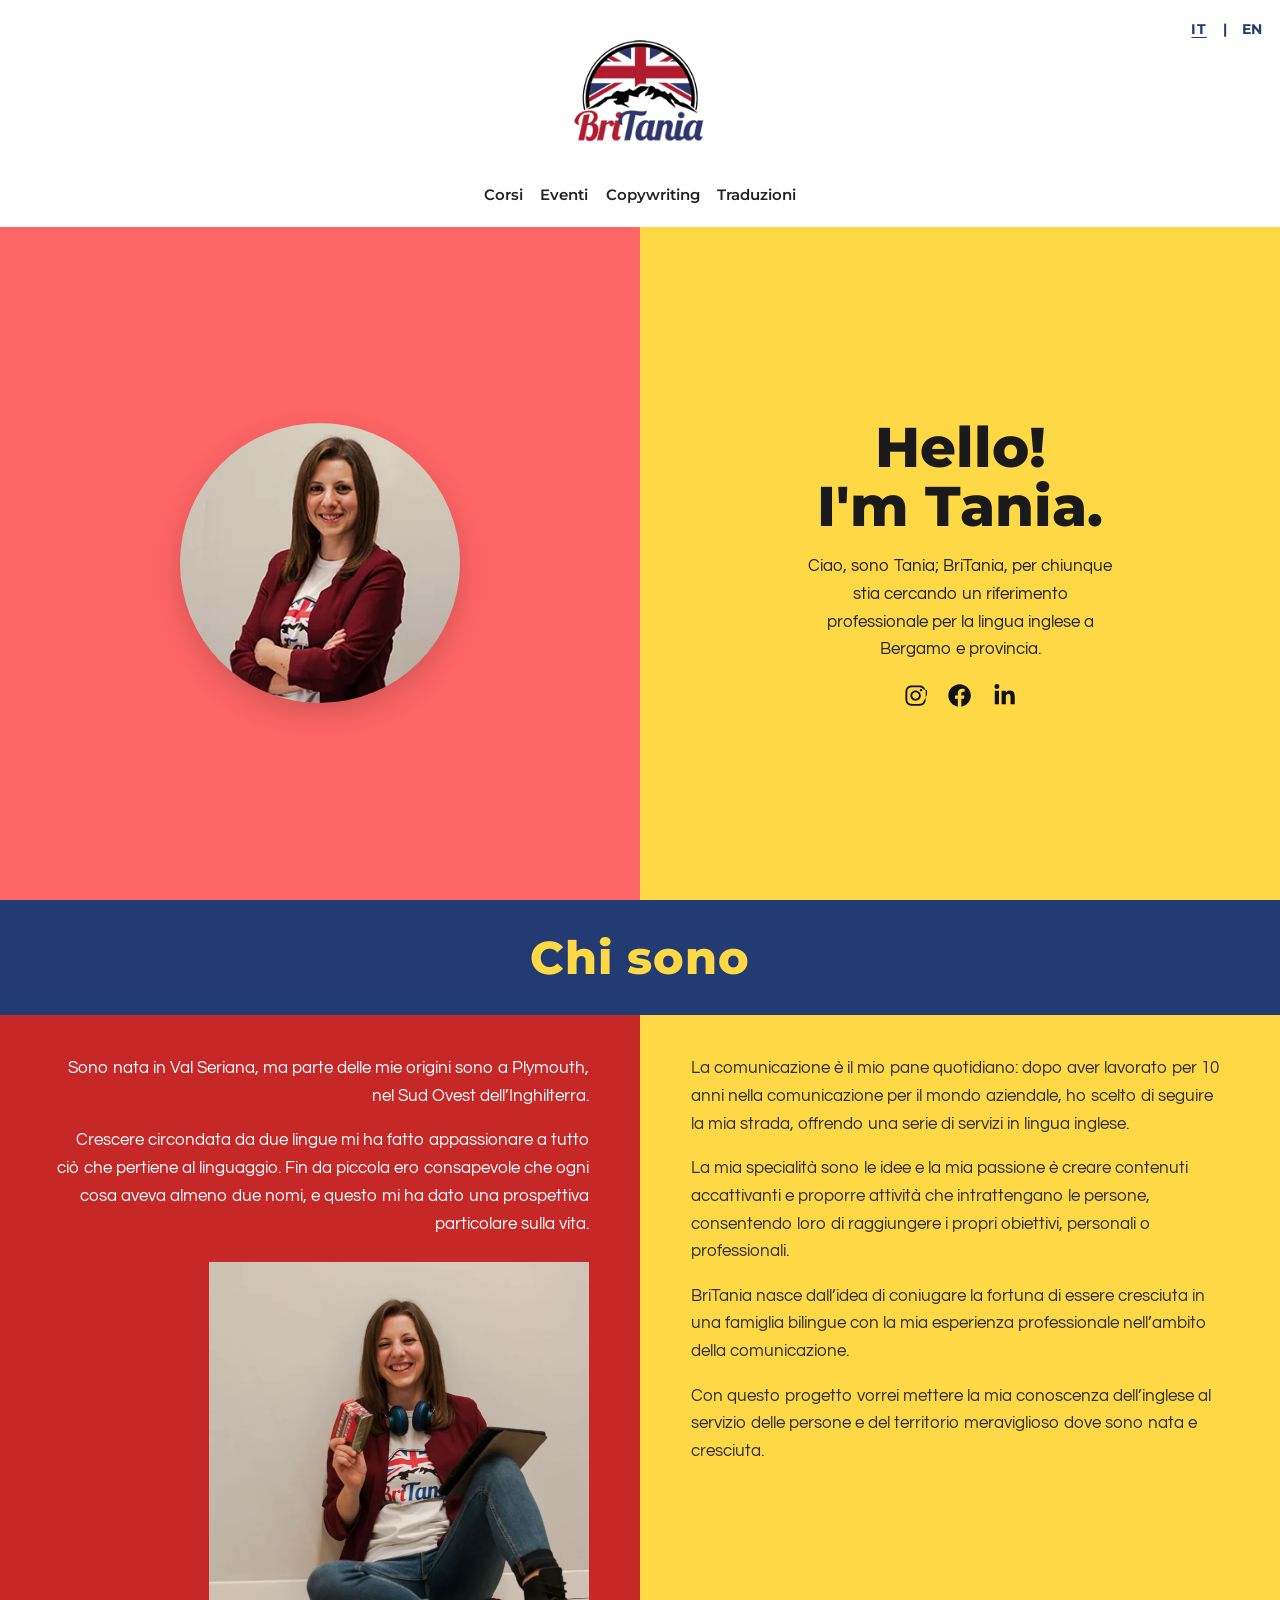
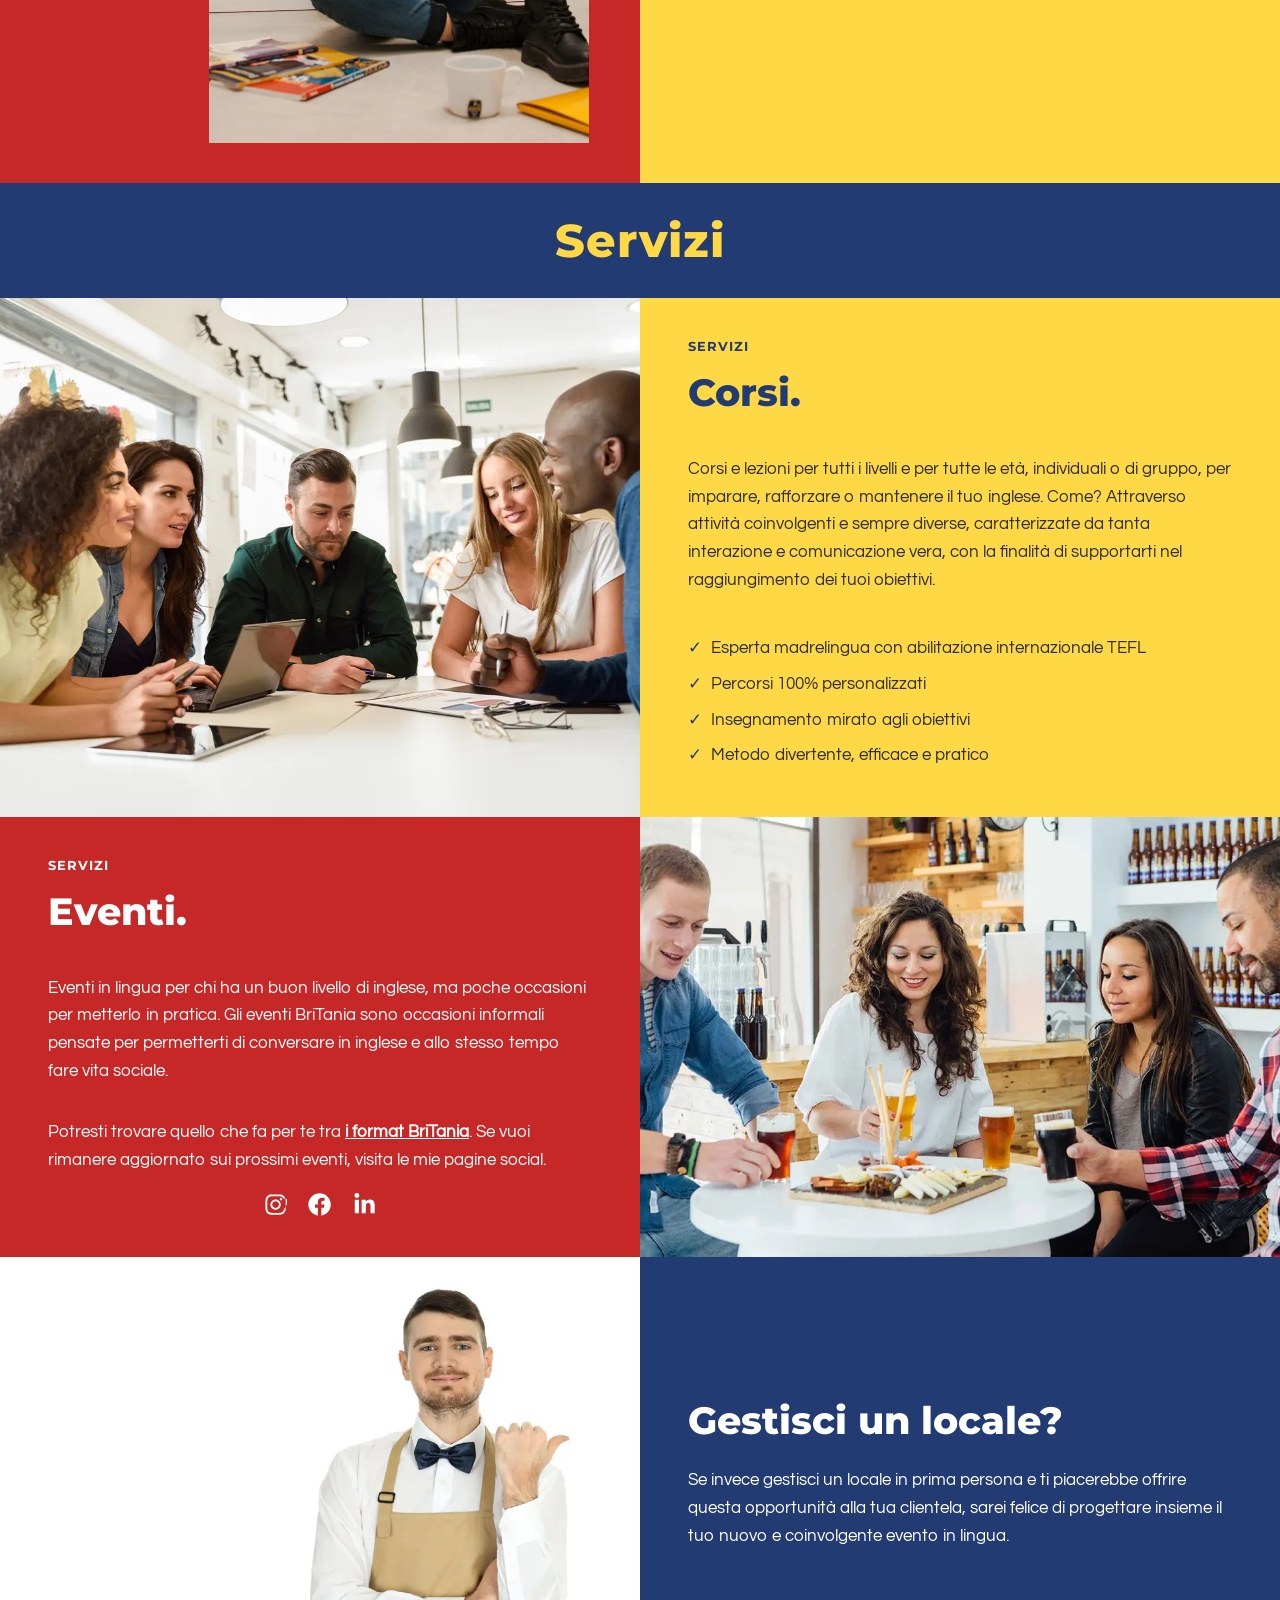
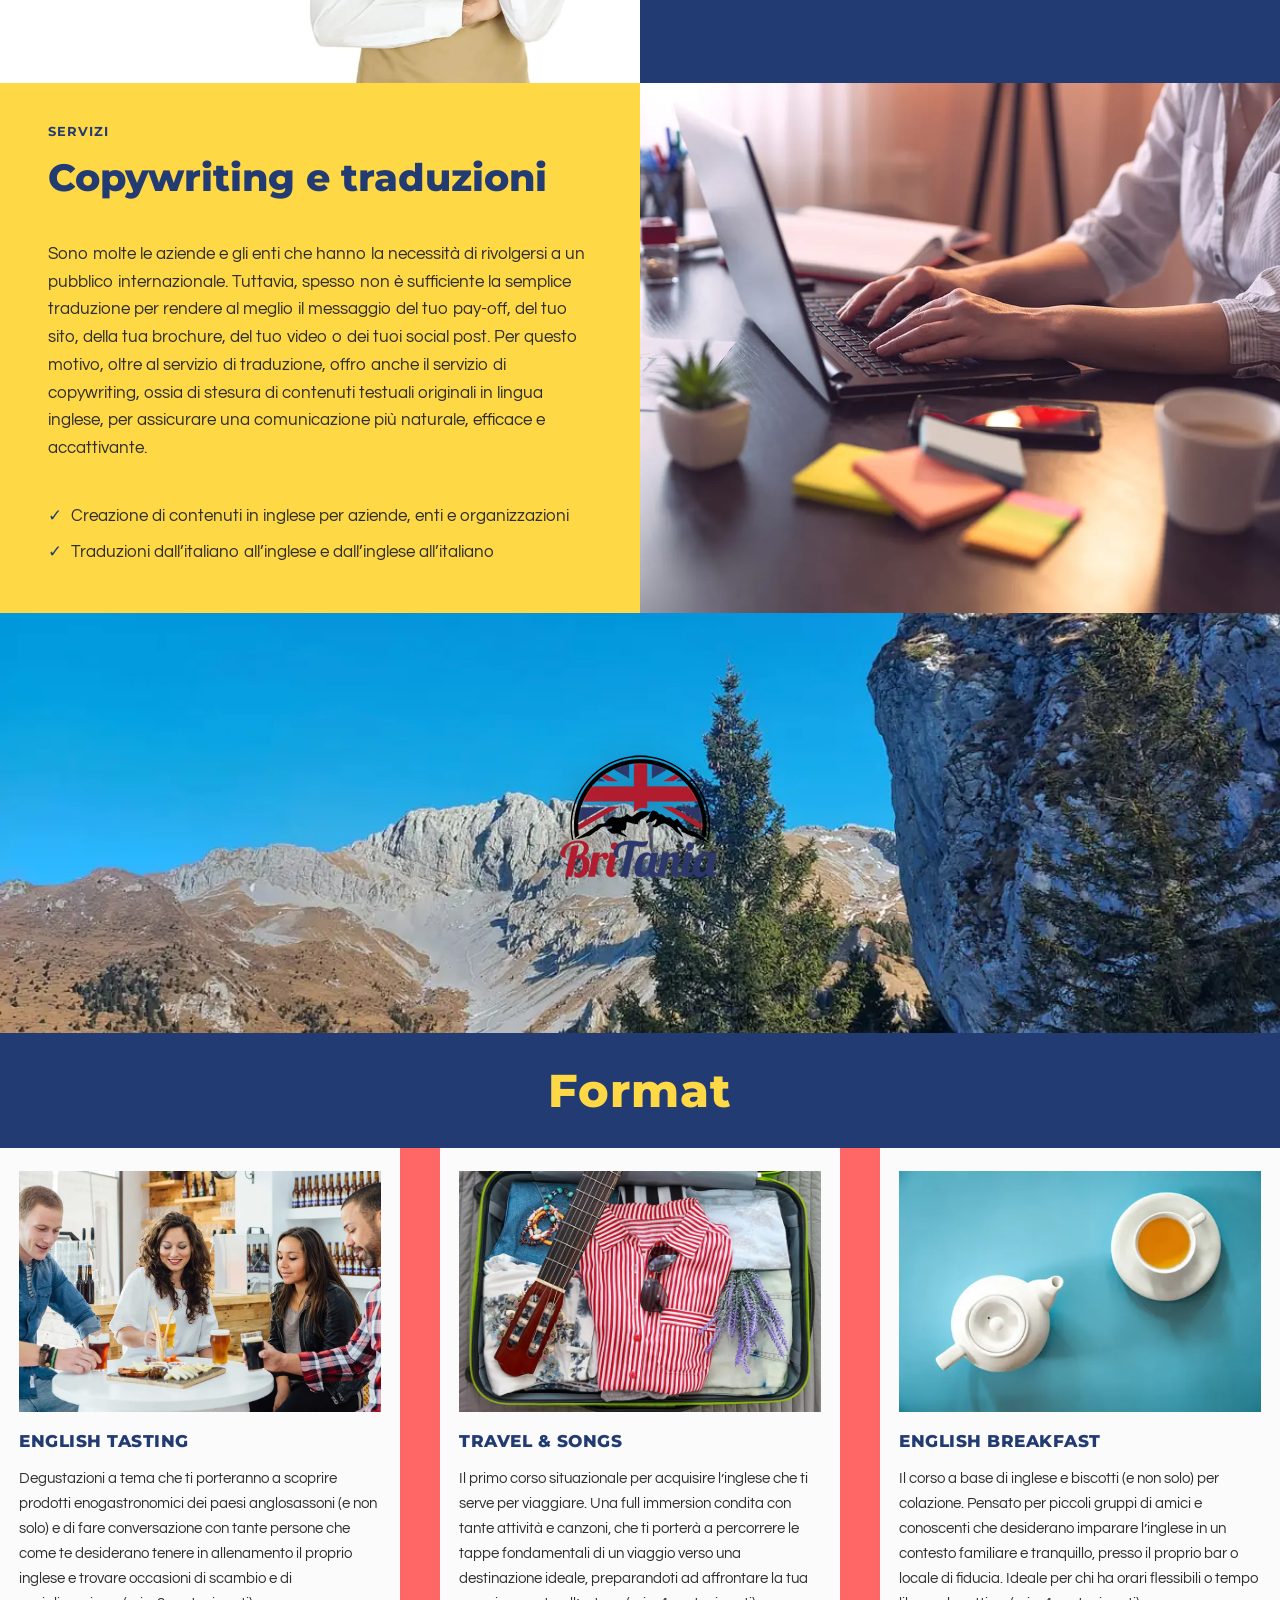
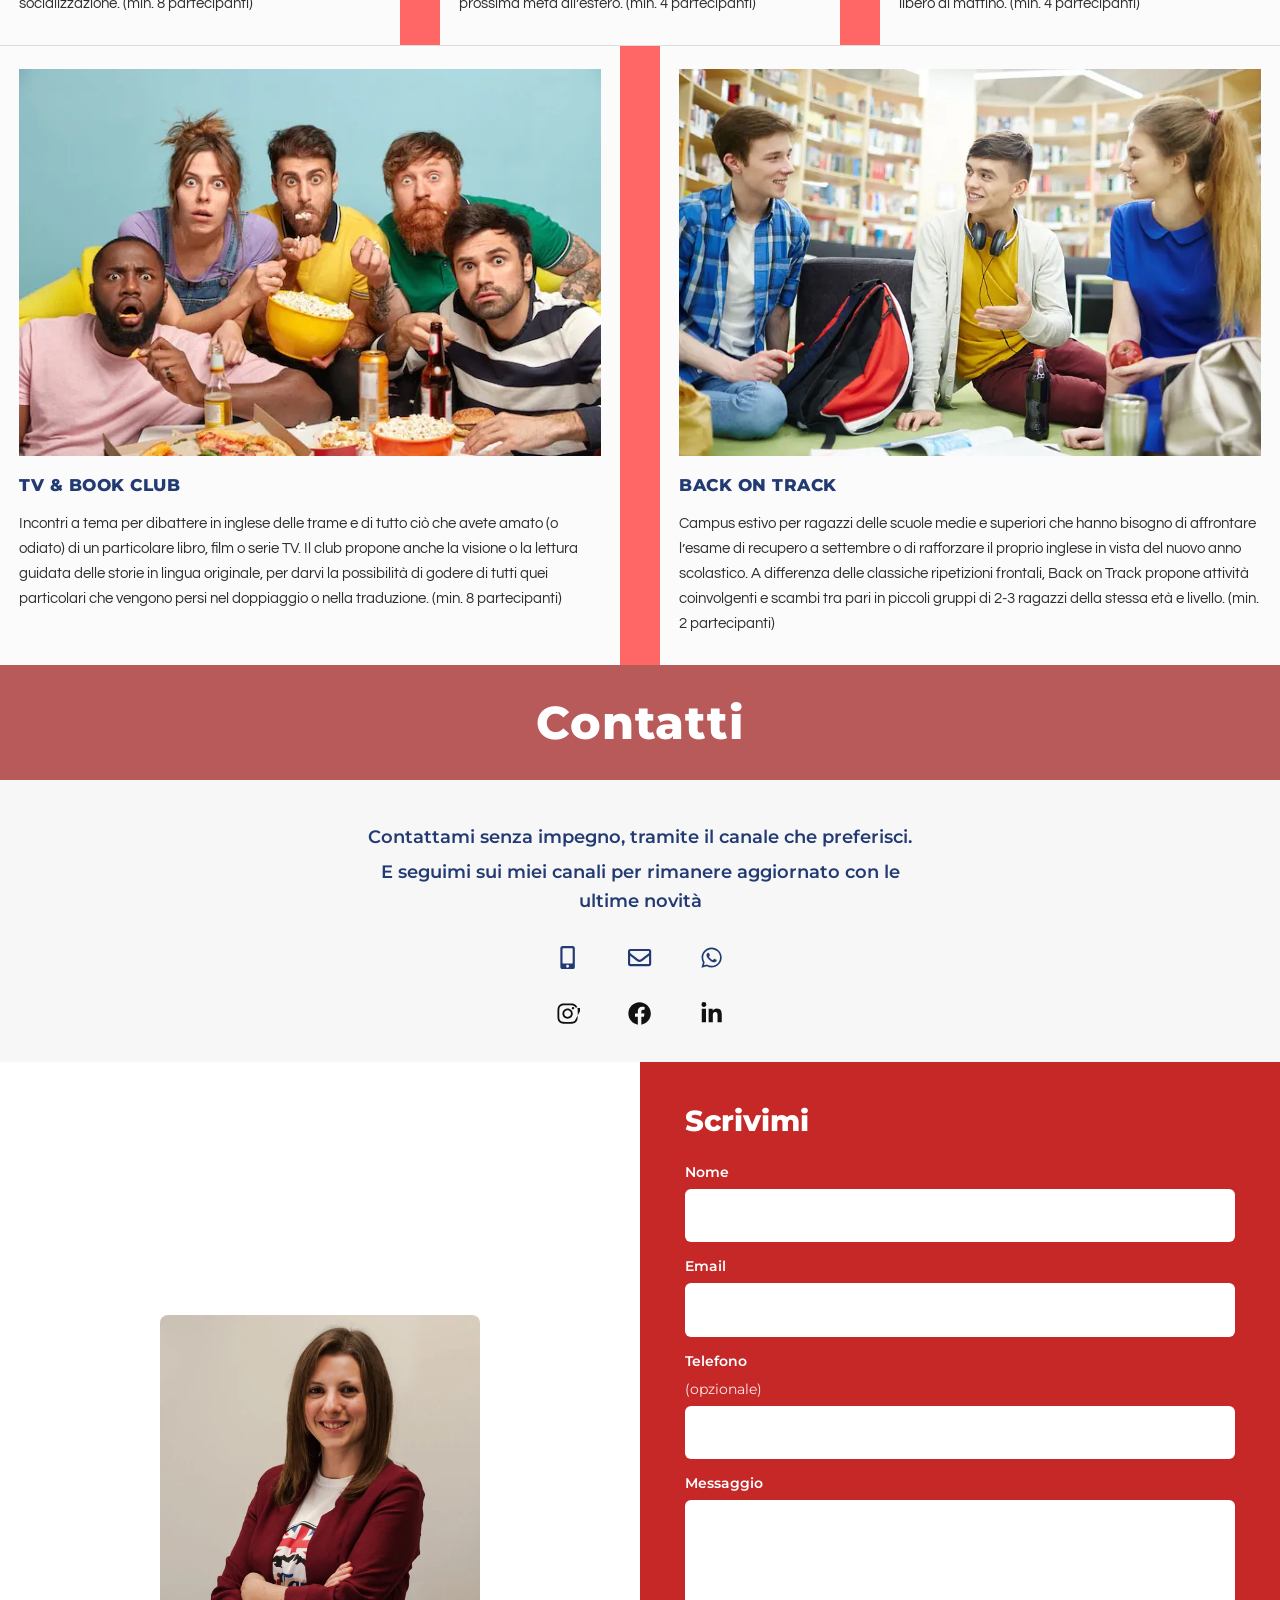
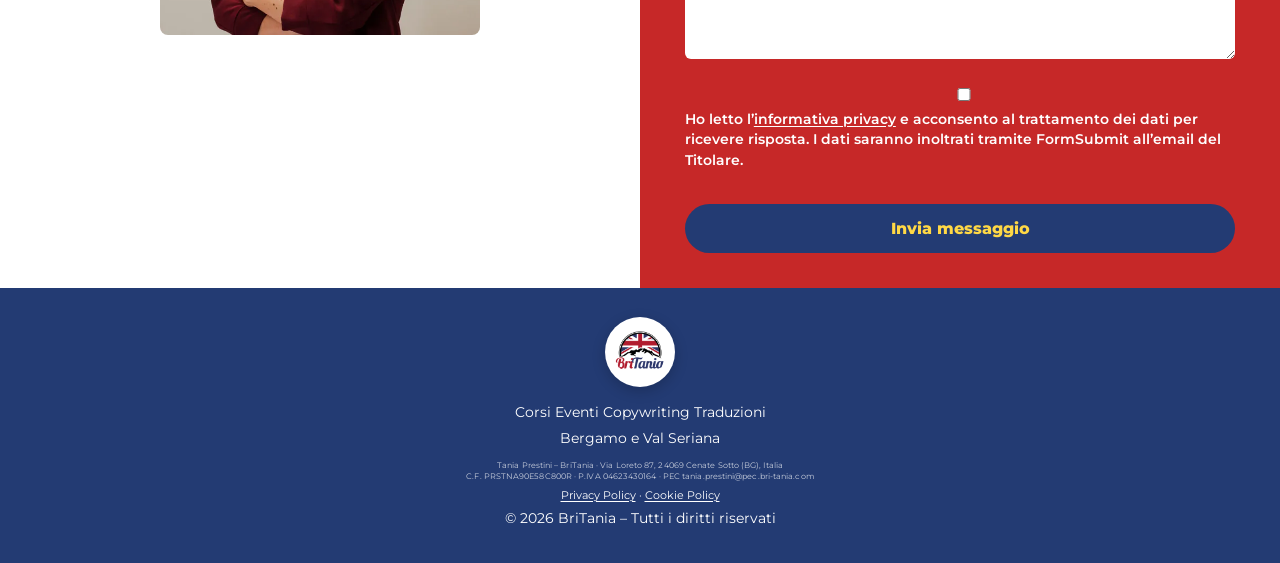
==== commit 7c734774: "Add PEC and complete legal details on footer, privacy, cookie Co-authored-by: Cursor <cursoragent@cu" ====
--- a/index.html
+++ b/index.html
@@ -322,7 +322,7 @@
     <img src="assets/images/BriTania-logo.webp" alt="BriTania" width="70" height="70" />
     <p>Corsi Eventi Copywriting Traduzioni</p>
     <p>Bergamo e Val Seriana</p>
-    <p class="legal-line">Tania Prestini – BriTania · Via Loreto 87, 24069 Cenate Sotto (BG), Italia<br />C.F. PRSTNA90E58C800R · P.IVA 04623430164</p>
+    <p class="legal-line">Tania Prestini – BriTania · Via Loreto 87, 24069 Cenate Sotto (BG), Italia<br />C.F. PRSTNA90E58C800R · P.IVA 04623430164 · PEC tania.prestini@pec.bri-tania.com</p>
     <p class="legal-links"><a href="privacy.html">Privacy Policy</a> · <a href="cookie.html">Cookie Policy</a></p>
     <p>© <span id="year"></span> BriTania – Tutti i diritti riservati</p>
   </footer>
--- a/assets/styles.css
+++ b/assets/styles.css
@@ -577,9 +577,18 @@
 }
 
 .site-footer .legal-line {
-  font-size: 0.85rem;
-  margin: 0.35rem 0;
+  font-size: 0.5rem;
+  line-height: 1.35;
+  margin: 0.55rem auto 0.25rem;
+  max-width: 26rem;
   color: #fff;
+  opacity: 0.75;
+  letter-spacing: 0.01em;
+}
+
+.site-footer .legal-links {
+  font-size: 0.7rem;
+  margin: 0.2rem 0;
 }
 
 .site-footer .legal-links a {
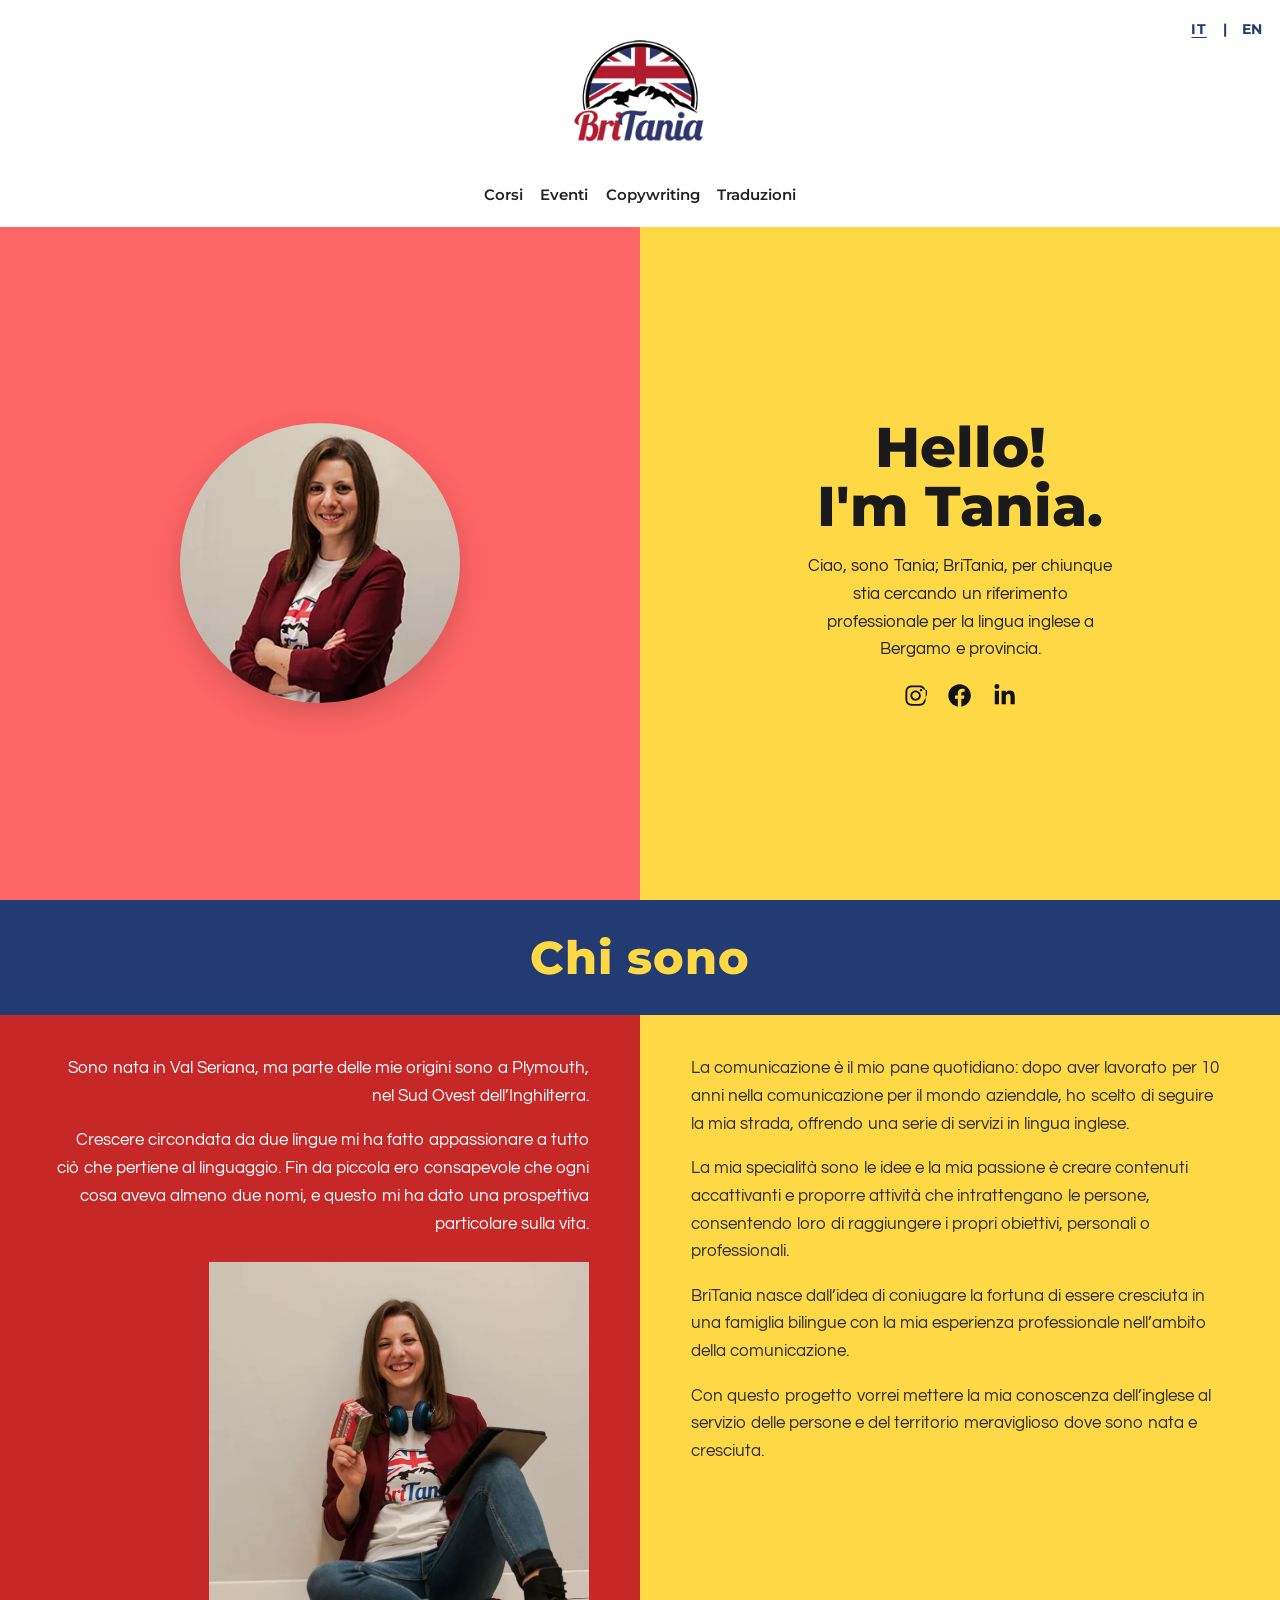
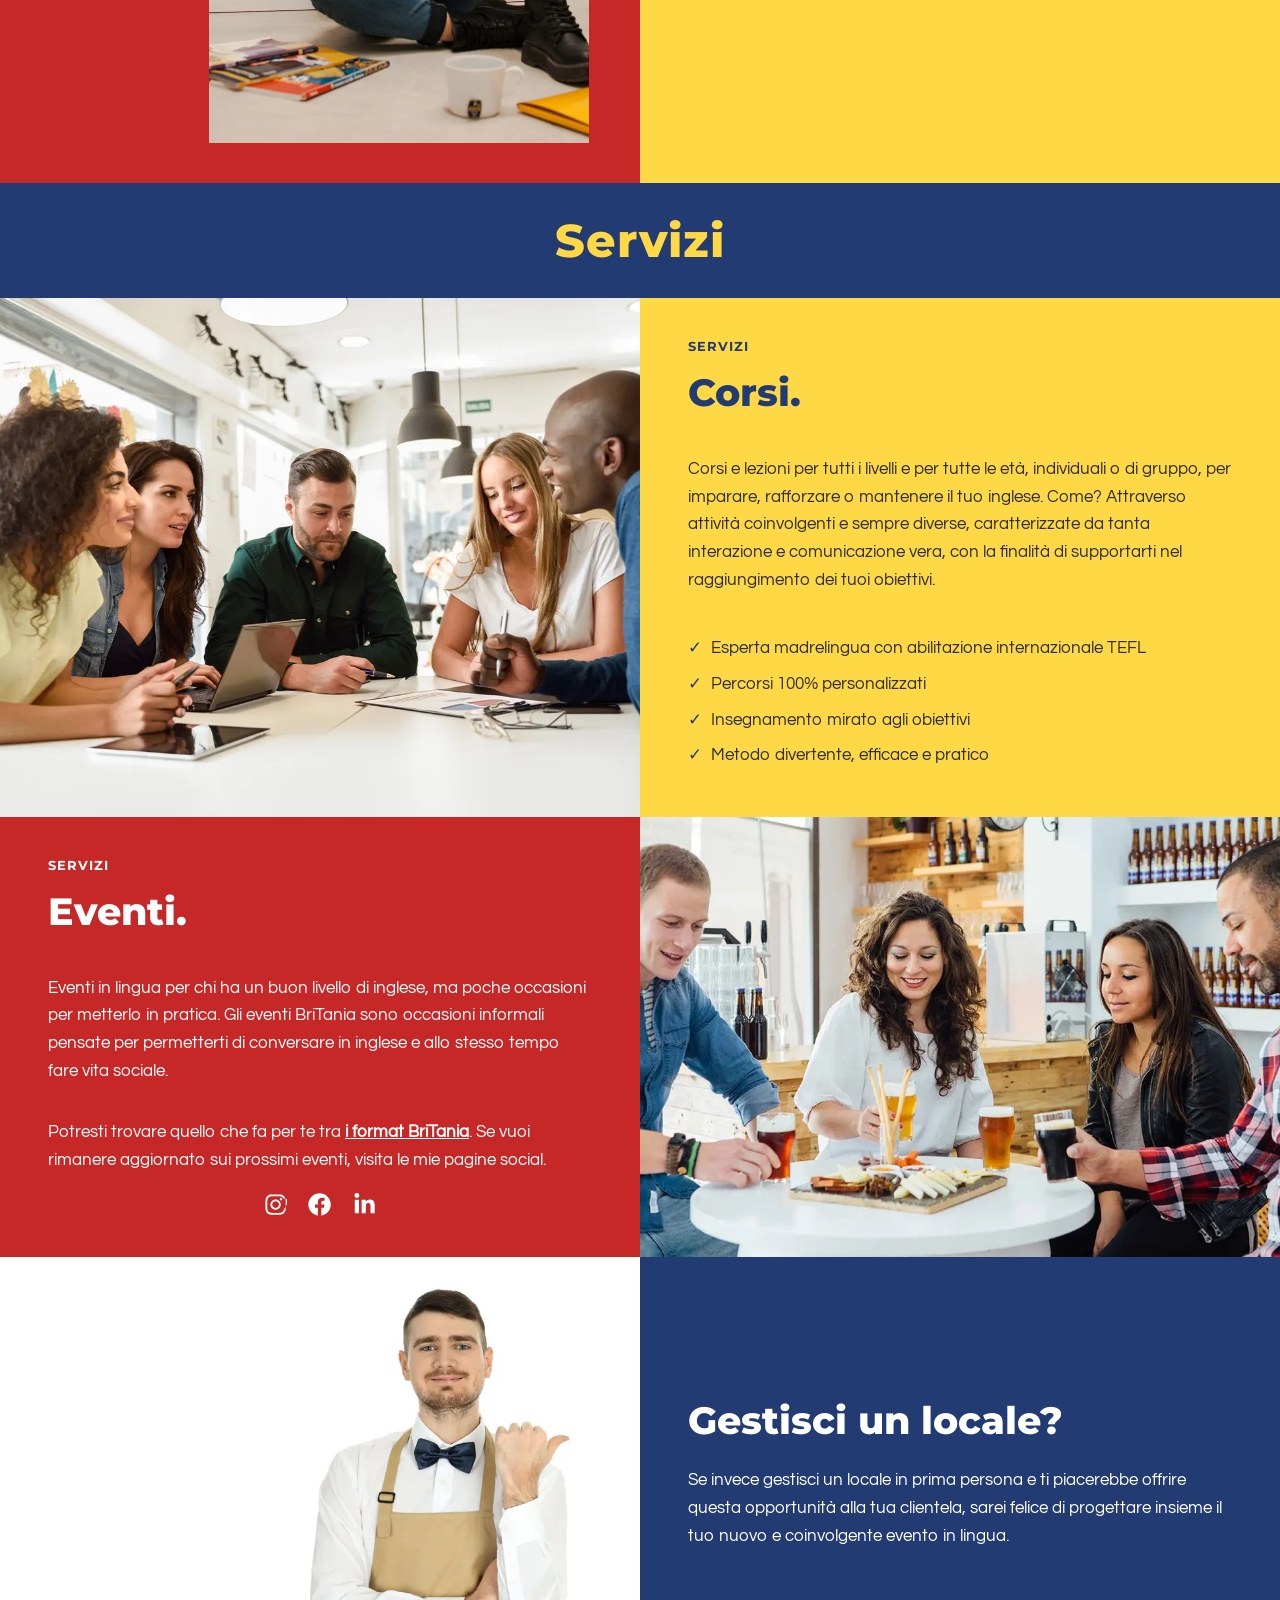
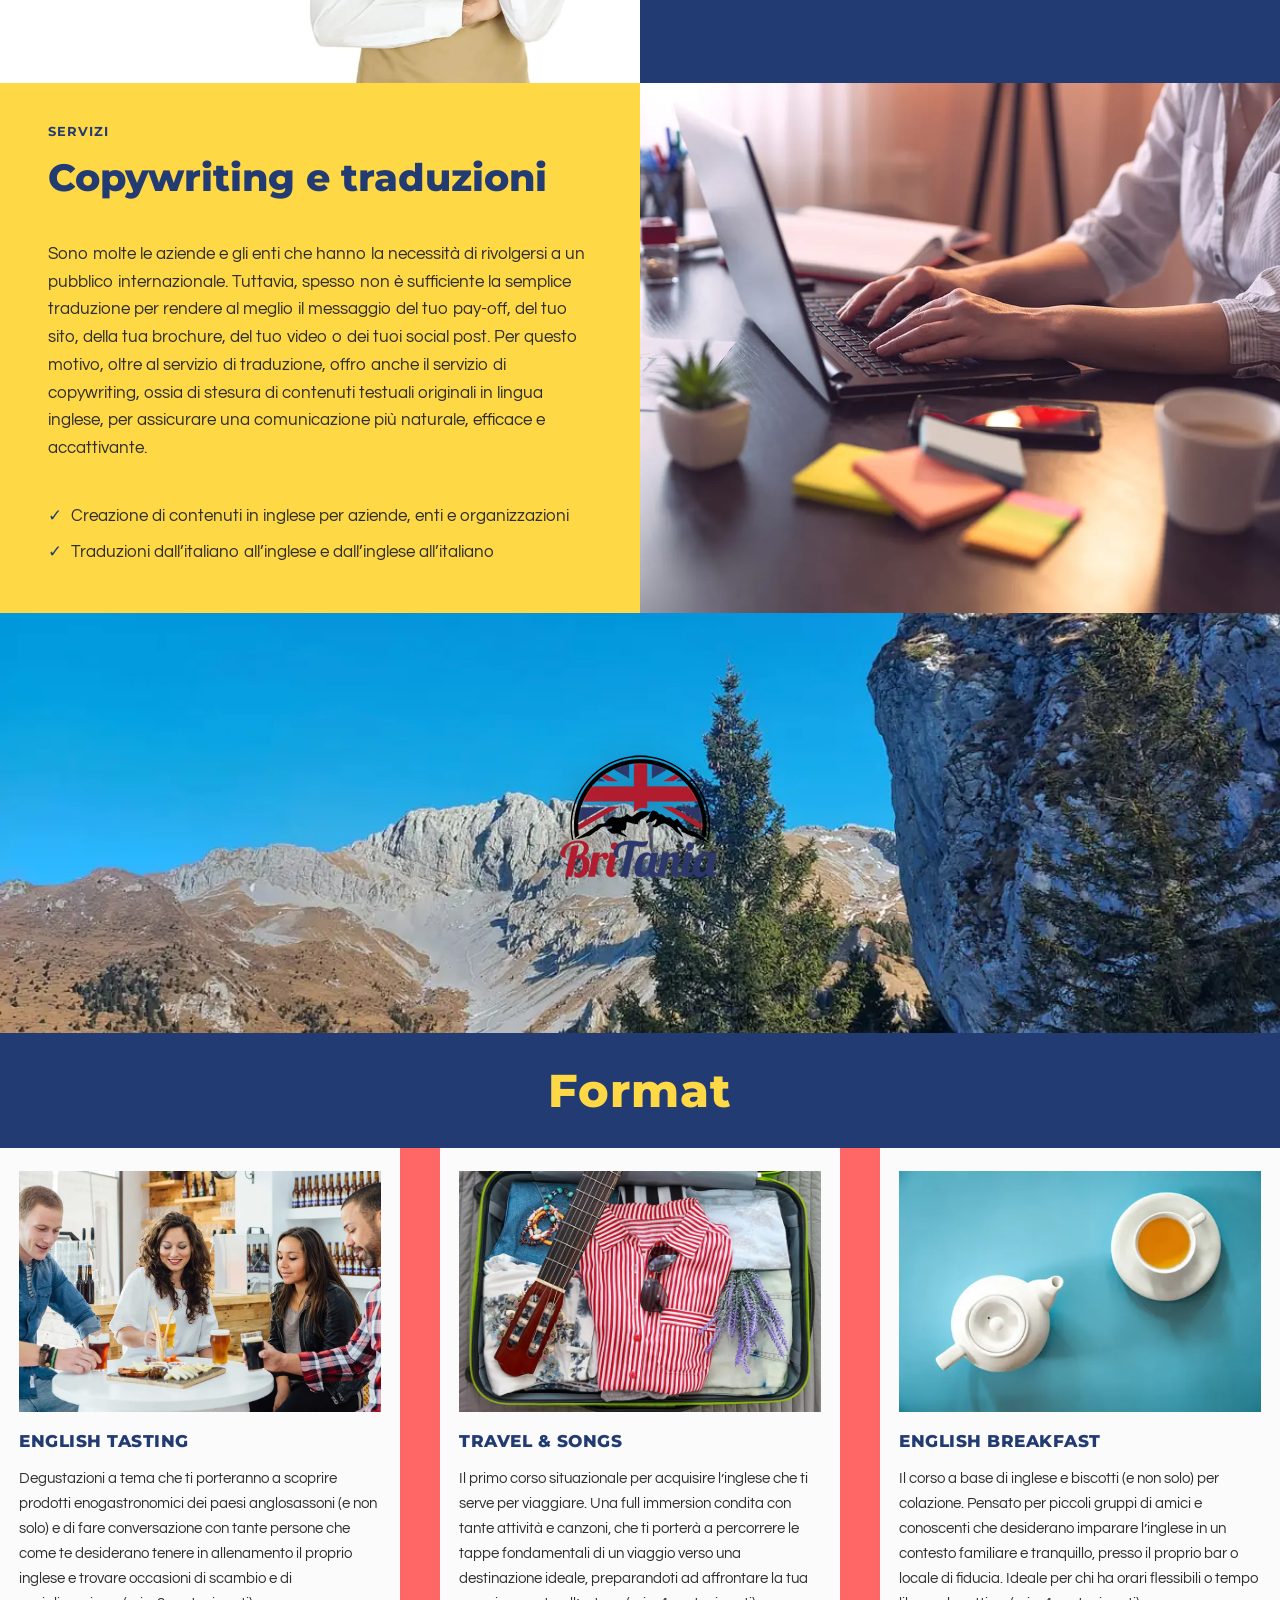
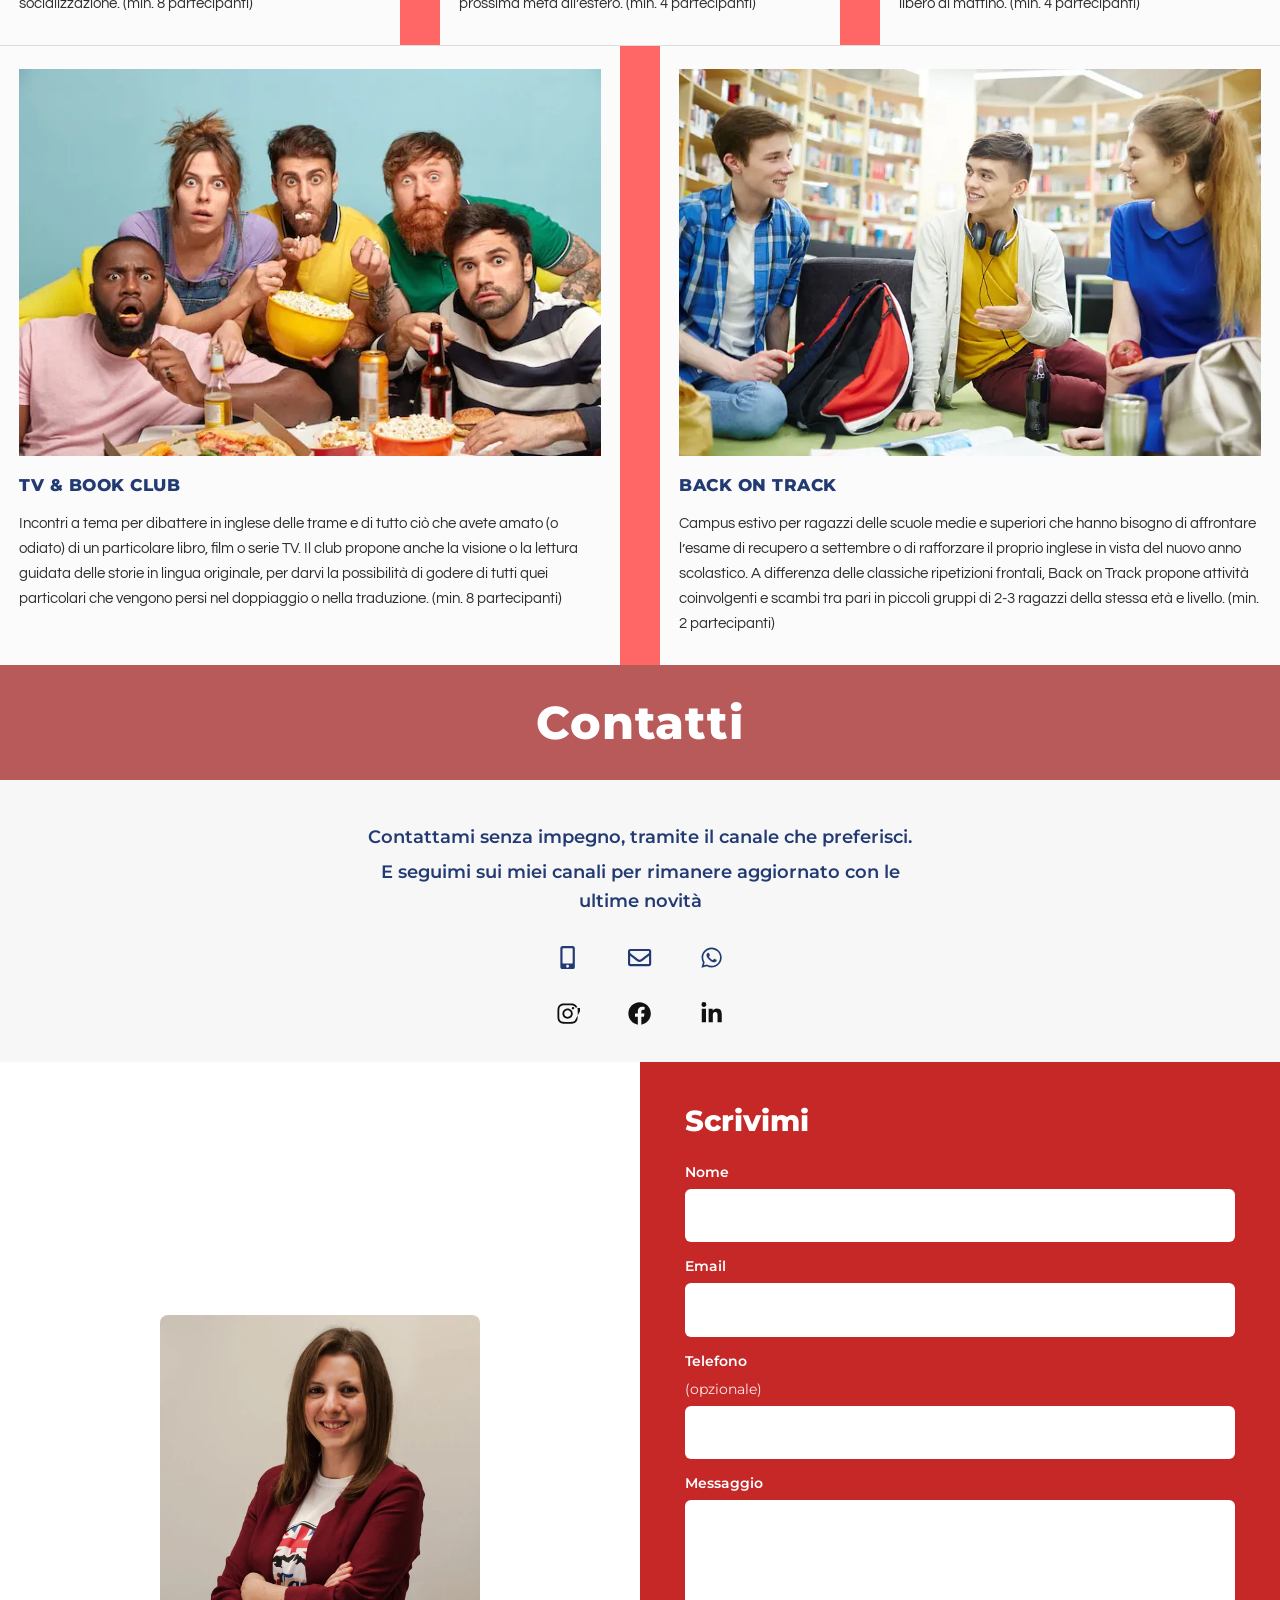
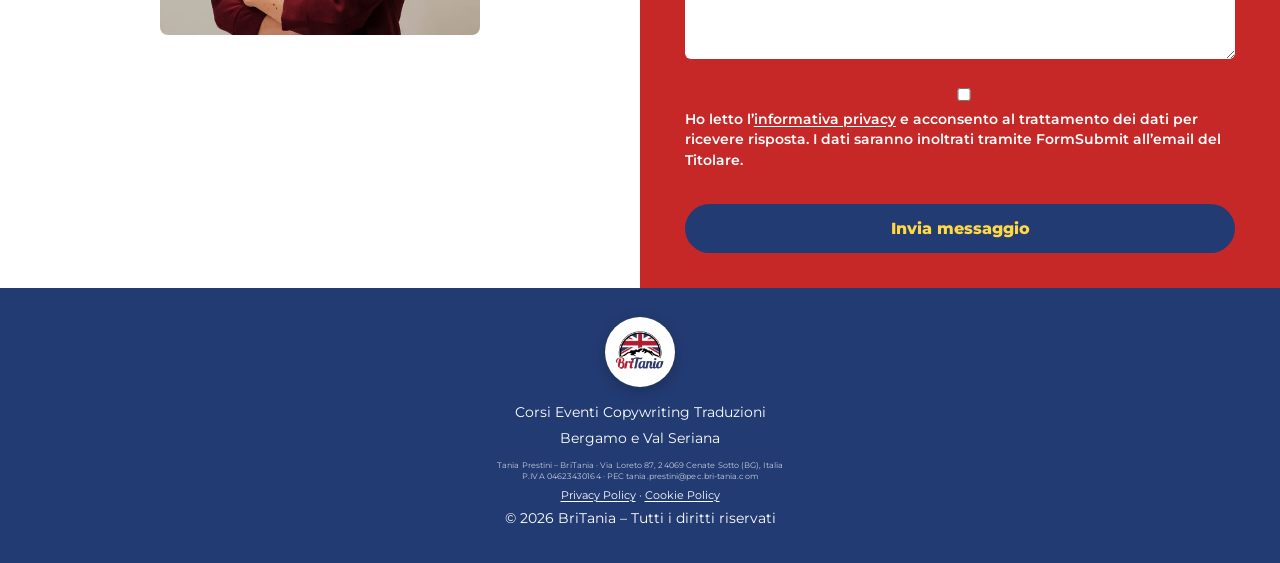
==== commit 5c484e02: "Remove codice fiscale from public pages; keep P.IVA and PEC Co-authored-by: Cursor <cursoragent@curs" ====
--- a/index.html
+++ b/index.html
@@ -322,7 +322,7 @@
     <img src="assets/images/BriTania-logo.webp" alt="BriTania" width="70" height="70" />
     <p>Corsi Eventi Copywriting Traduzioni</p>
     <p>Bergamo e Val Seriana</p>
-    <p class="legal-line">Tania Prestini – BriTania · Via Loreto 87, 24069 Cenate Sotto (BG), Italia<br />C.F. PRSTNA90E58C800R · P.IVA 04623430164 · PEC tania.prestini@pec.bri-tania.com</p>
+    <p class="legal-line">Tania Prestini – BriTania · Via Loreto 87, 24069 Cenate Sotto (BG), Italia<br />P.IVA 04623430164 · PEC tania.prestini@pec.bri-tania.com</p>
     <p class="legal-links"><a href="privacy.html">Privacy Policy</a> · <a href="cookie.html">Cookie Policy</a></p>
     <p>© <span id="year"></span> BriTania – Tutti i diritti riservati</p>
   </footer>
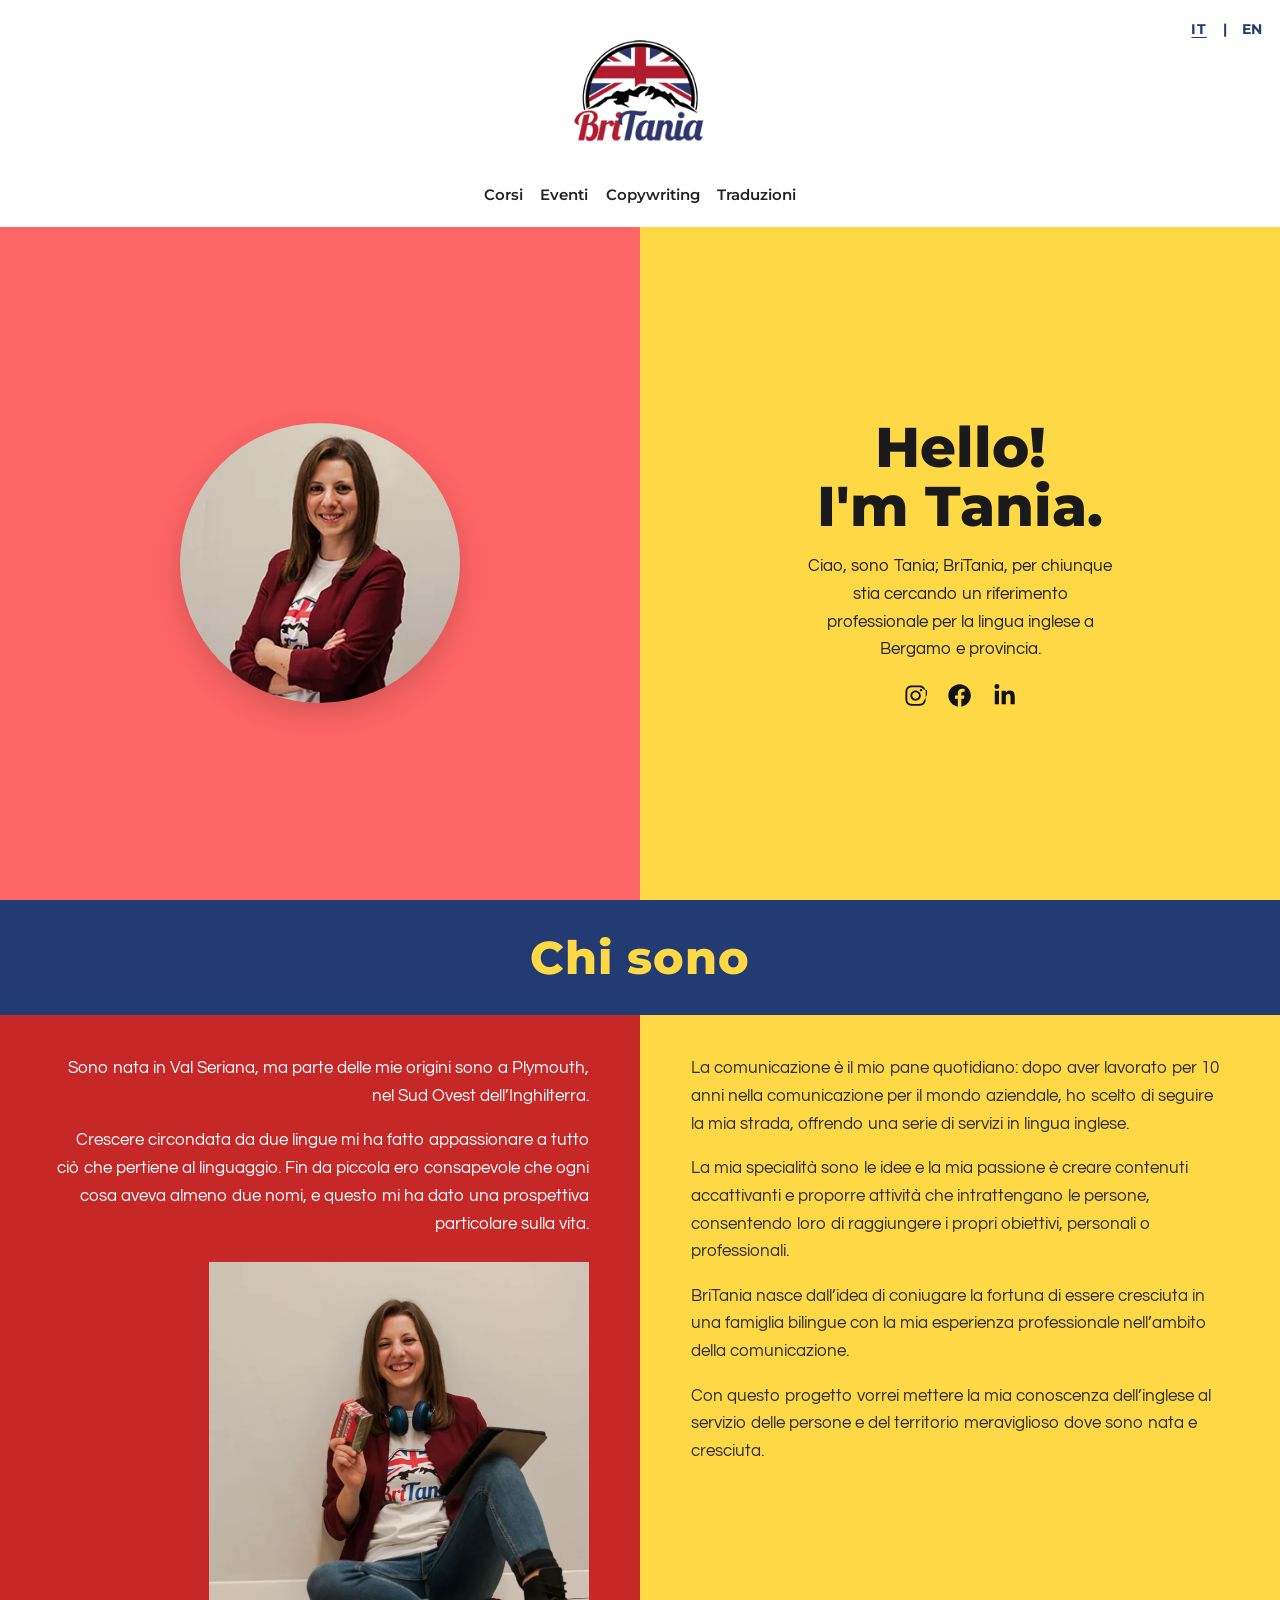
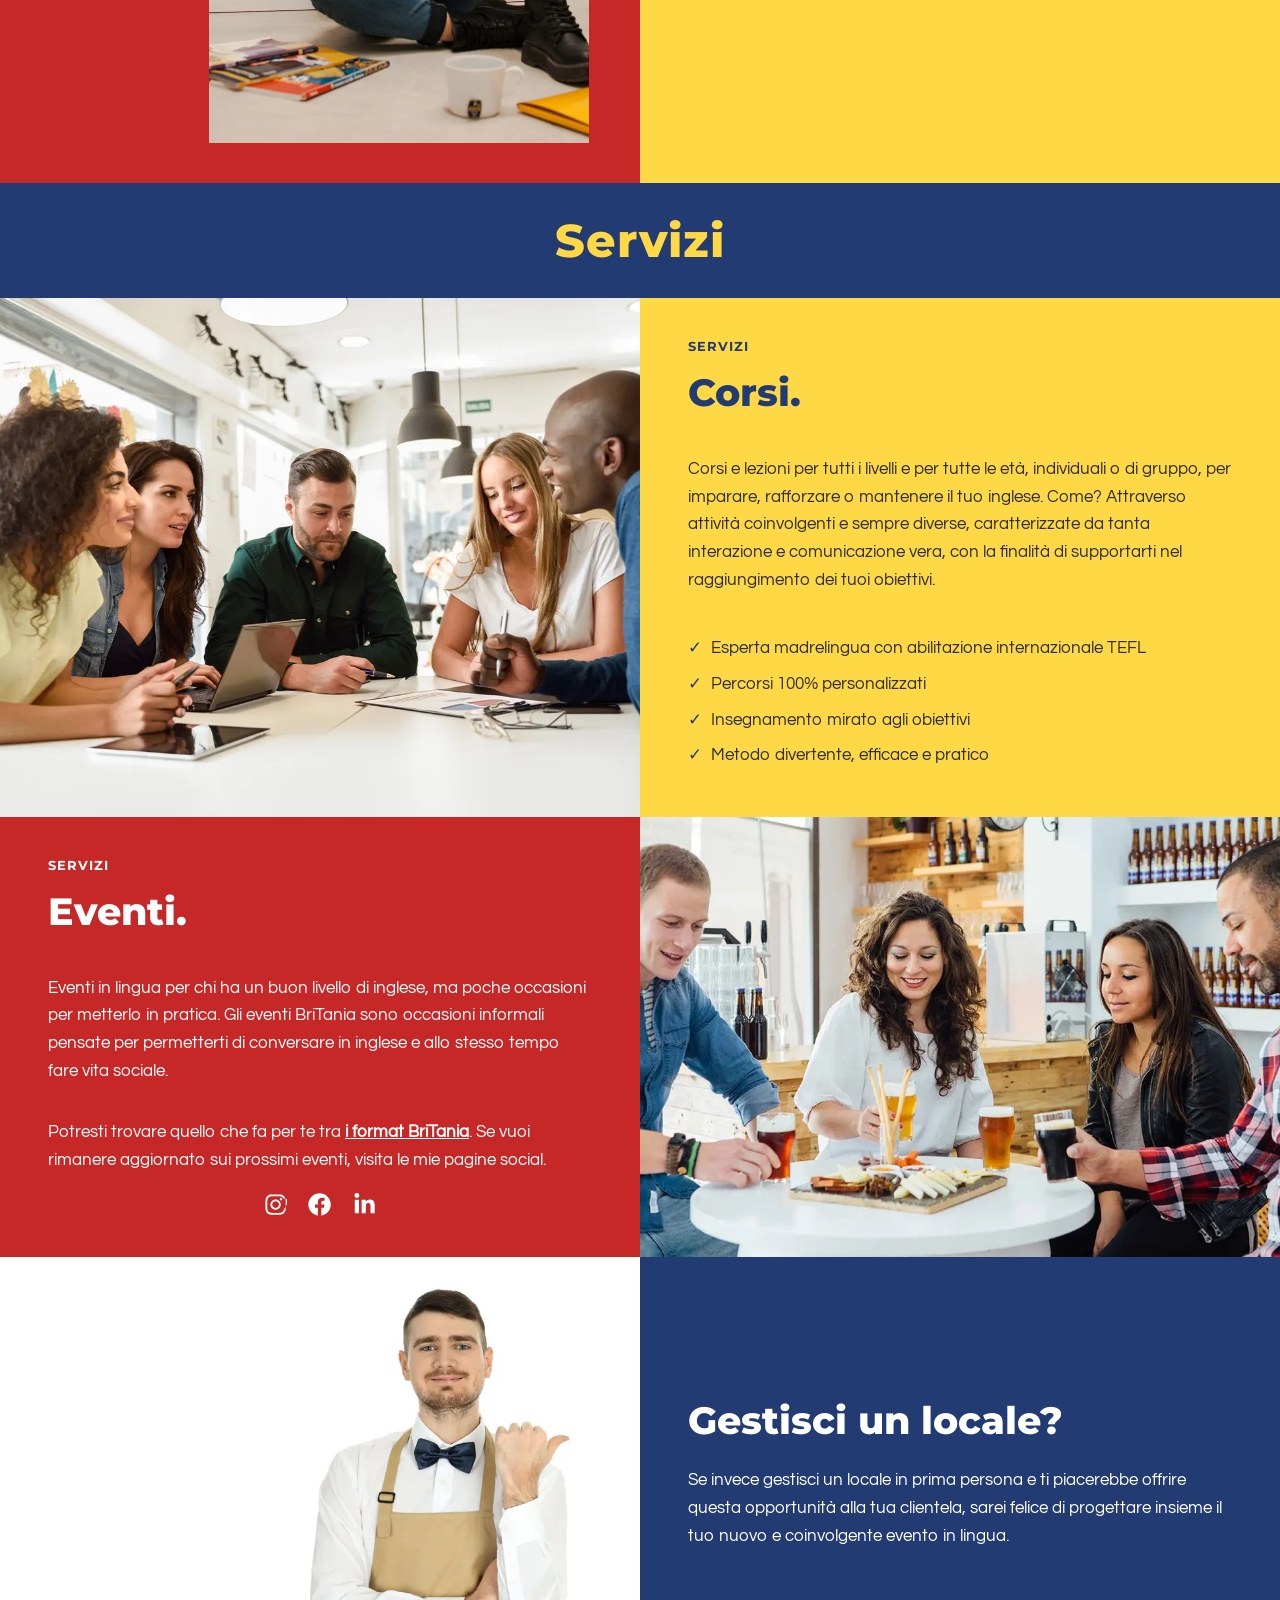
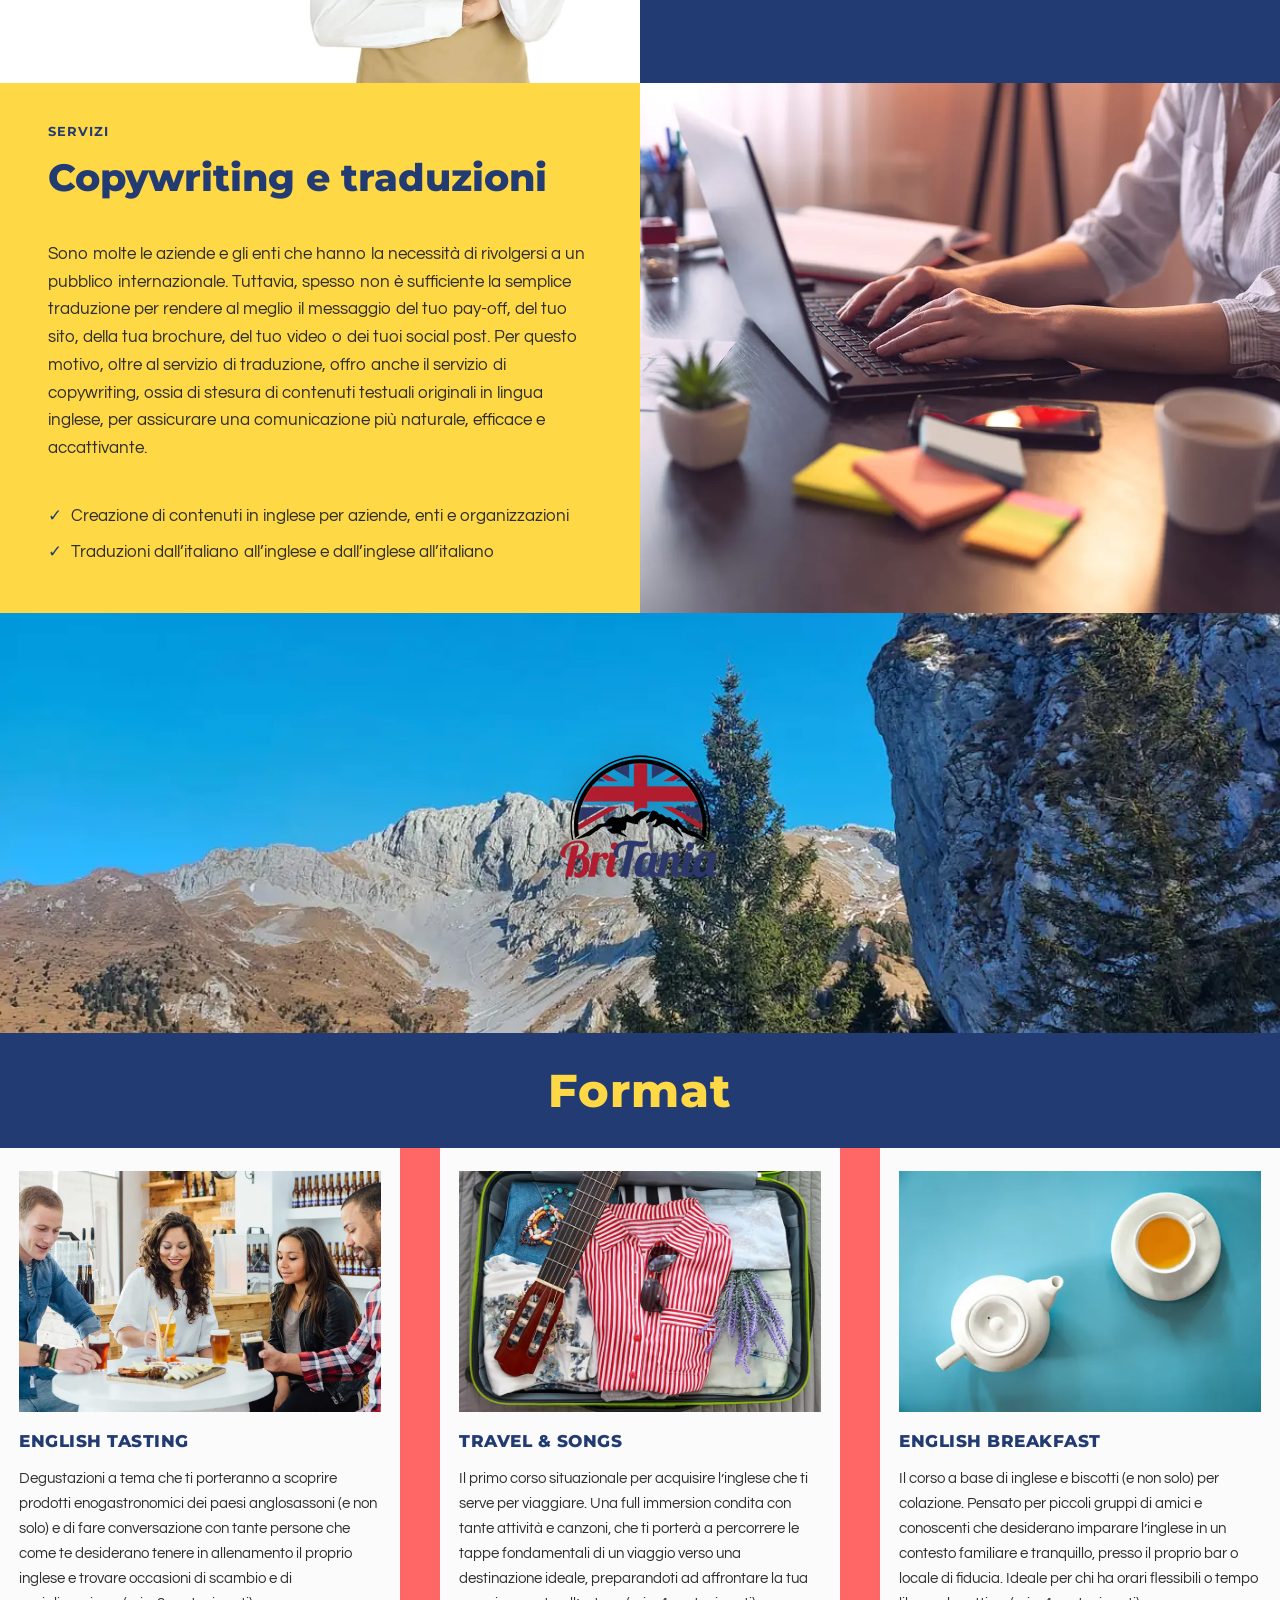
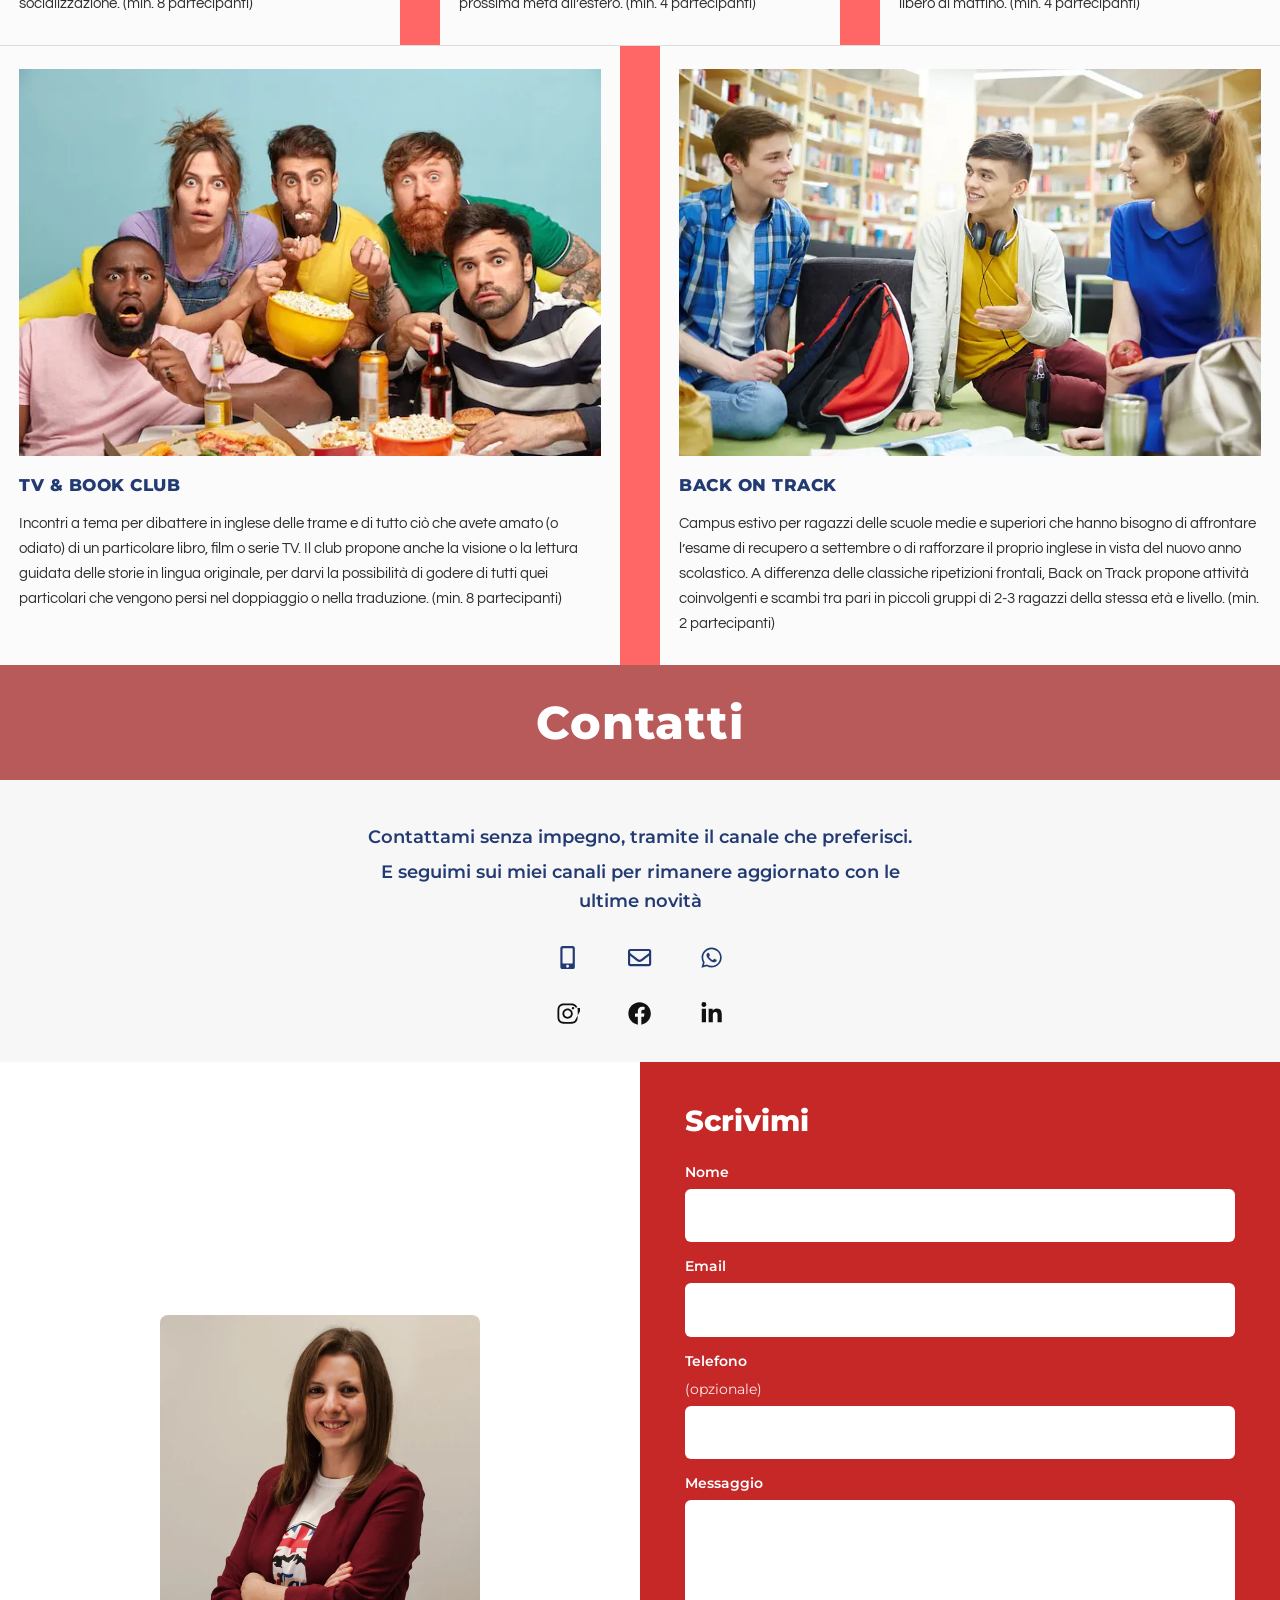
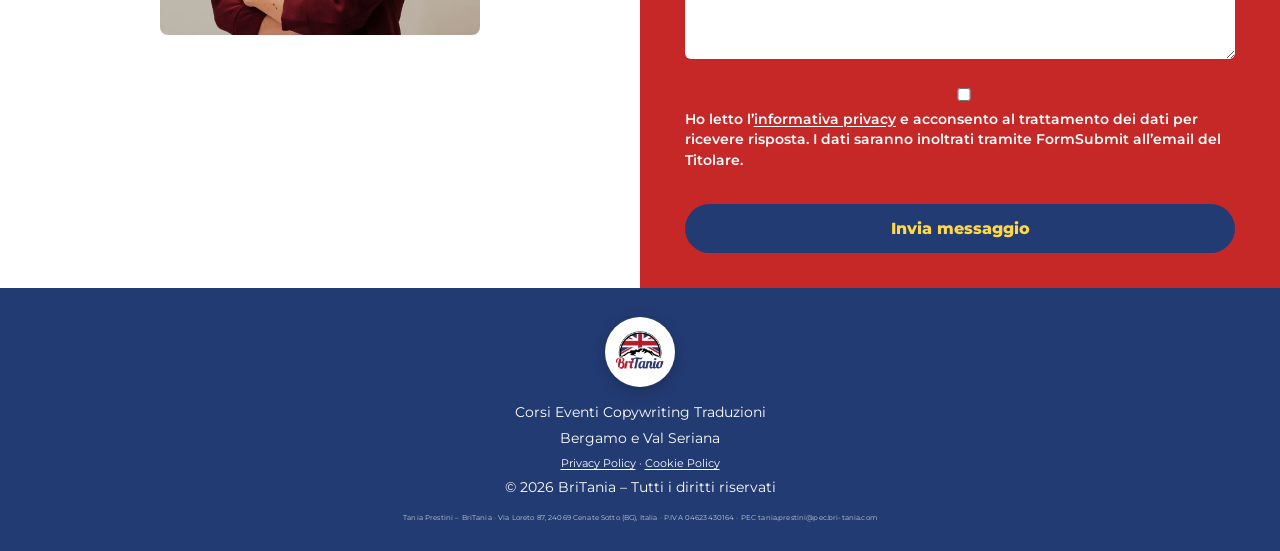
==== commit 5f12a93b: "Move legal imprint to footer bottom in minimal type Co-authored-by: Cursor <cursoragent@cursor.com>" ====
--- a/index.html
+++ b/index.html
@@ -322,9 +322,9 @@
     <img src="assets/images/BriTania-logo.webp" alt="BriTania" width="70" height="70" />
     <p>Corsi Eventi Copywriting Traduzioni</p>
     <p>Bergamo e Val Seriana</p>
-    <p class="legal-line">Tania Prestini – BriTania · Via Loreto 87, 24069 Cenate Sotto (BG), Italia<br />P.IVA 04623430164 · PEC tania.prestini@pec.bri-tania.com</p>
     <p class="legal-links"><a href="privacy.html">Privacy Policy</a> · <a href="cookie.html">Cookie Policy</a></p>
     <p>© <span id="year"></span> BriTania – Tutti i diritti riservati</p>
+    <p class="legal-line">Tania Prestini – BriTania · Via Loreto 87, 24069 Cenate Sotto (BG), Italia · P.IVA 04623430164 · PEC tania.prestini@pec.bri-tania.com</p>
   </footer>
 
   <script src="assets/main.js" defer></script>
--- a/assets/styles.css
+++ b/assets/styles.css
@@ -577,13 +577,13 @@
 }
 
 .site-footer .legal-line {
-  font-size: 0.5rem;
-  line-height: 1.35;
-  margin: 0.55rem auto 0.25rem;
-  max-width: 26rem;
-  color: #fff;
-  opacity: 0.75;
-  letter-spacing: 0.01em;
+  font-size: 0.4375rem; /* ~7px: minimo leggibile, in fondo */
+  line-height: 1.3;
+  margin: 0.85rem auto 0;
+  max-width: 36rem;
+  color: #c5c9d6;
+  letter-spacing: 0.02em;
+  font-weight: 400;
 }
 
 .site-footer .legal-links {
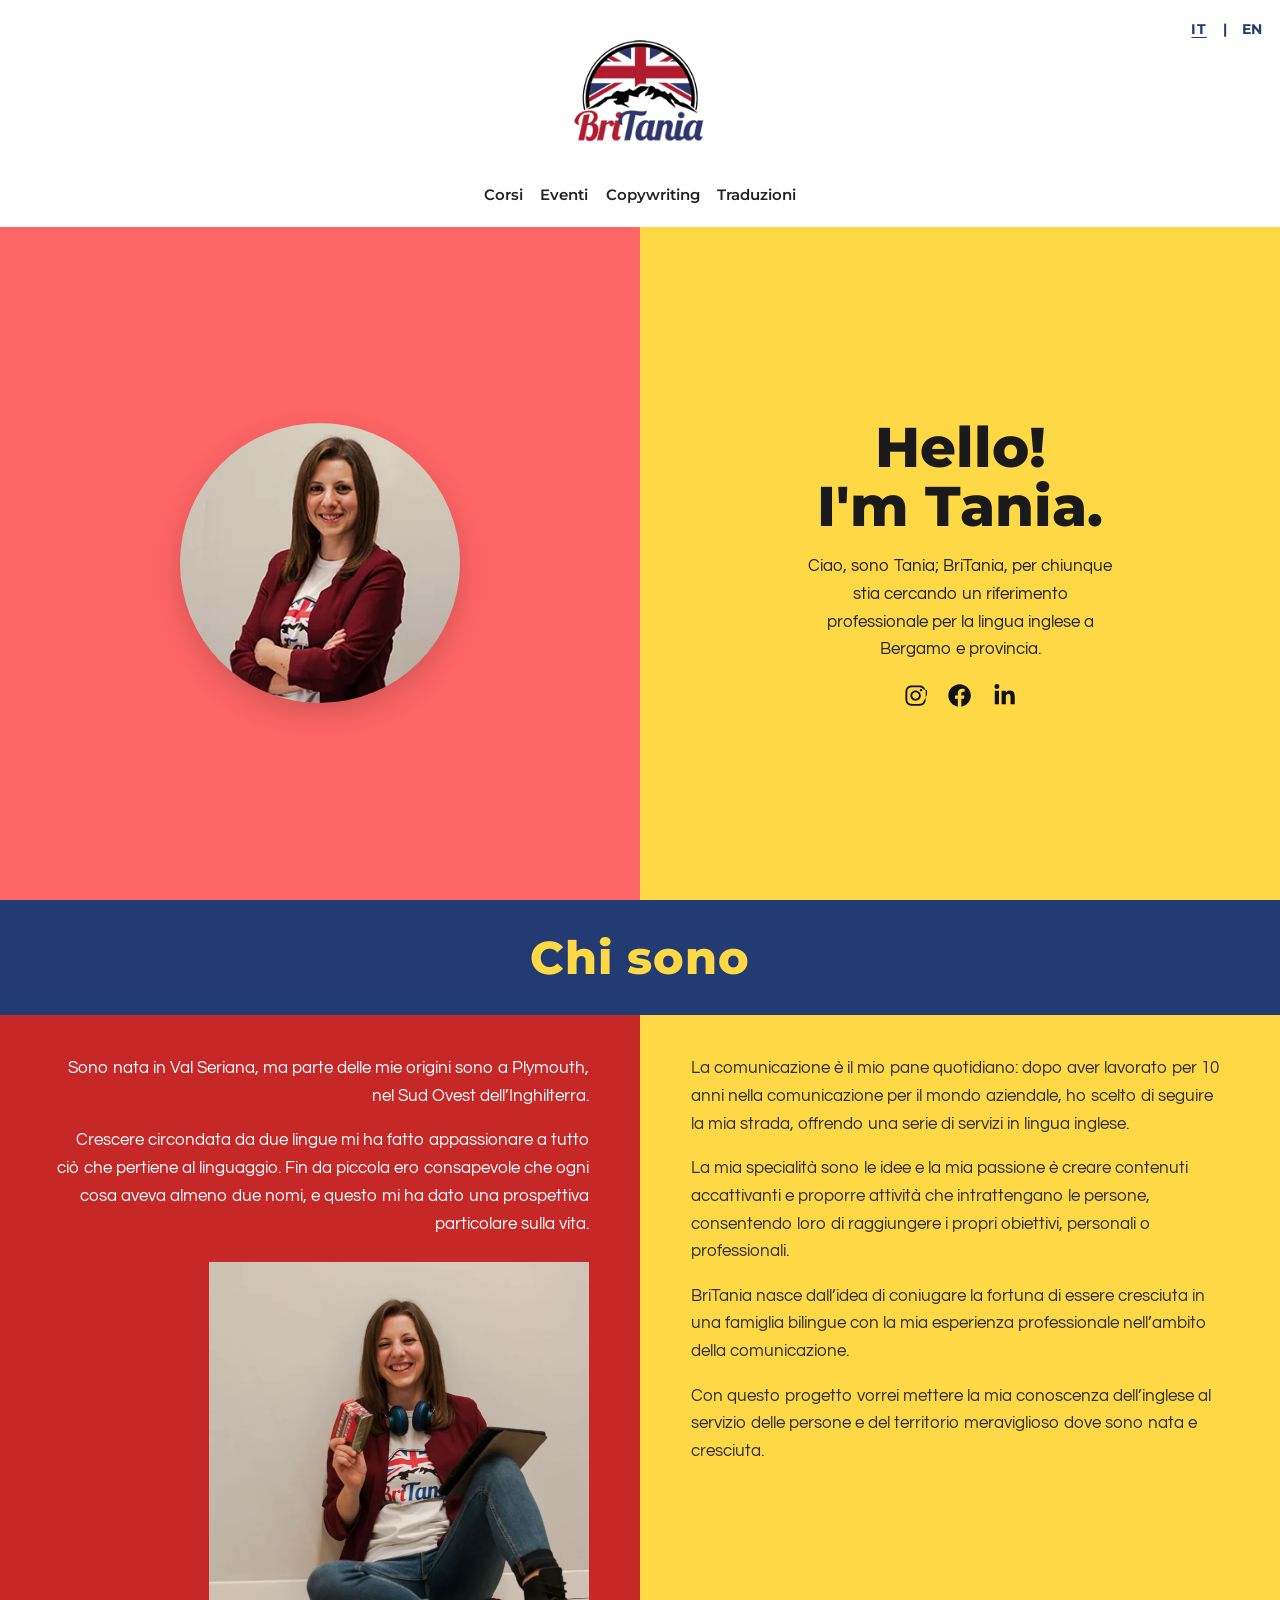
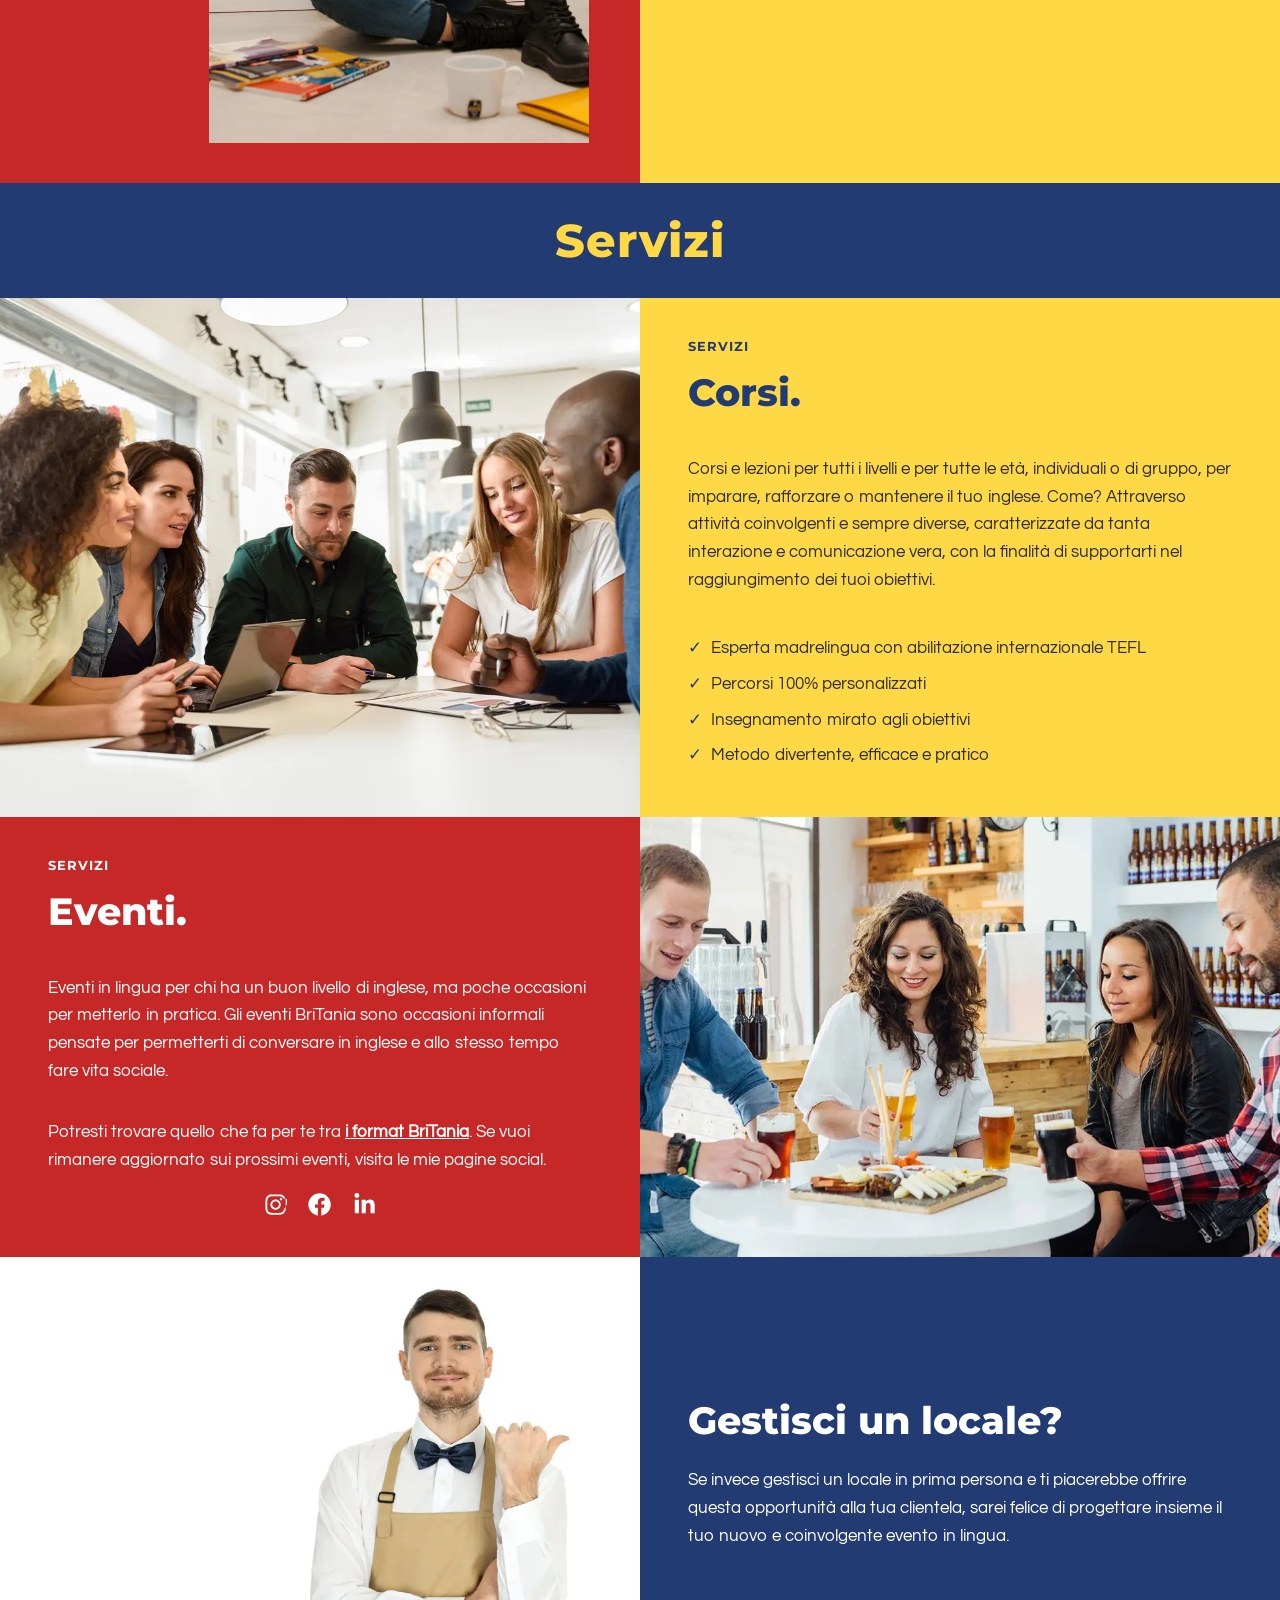
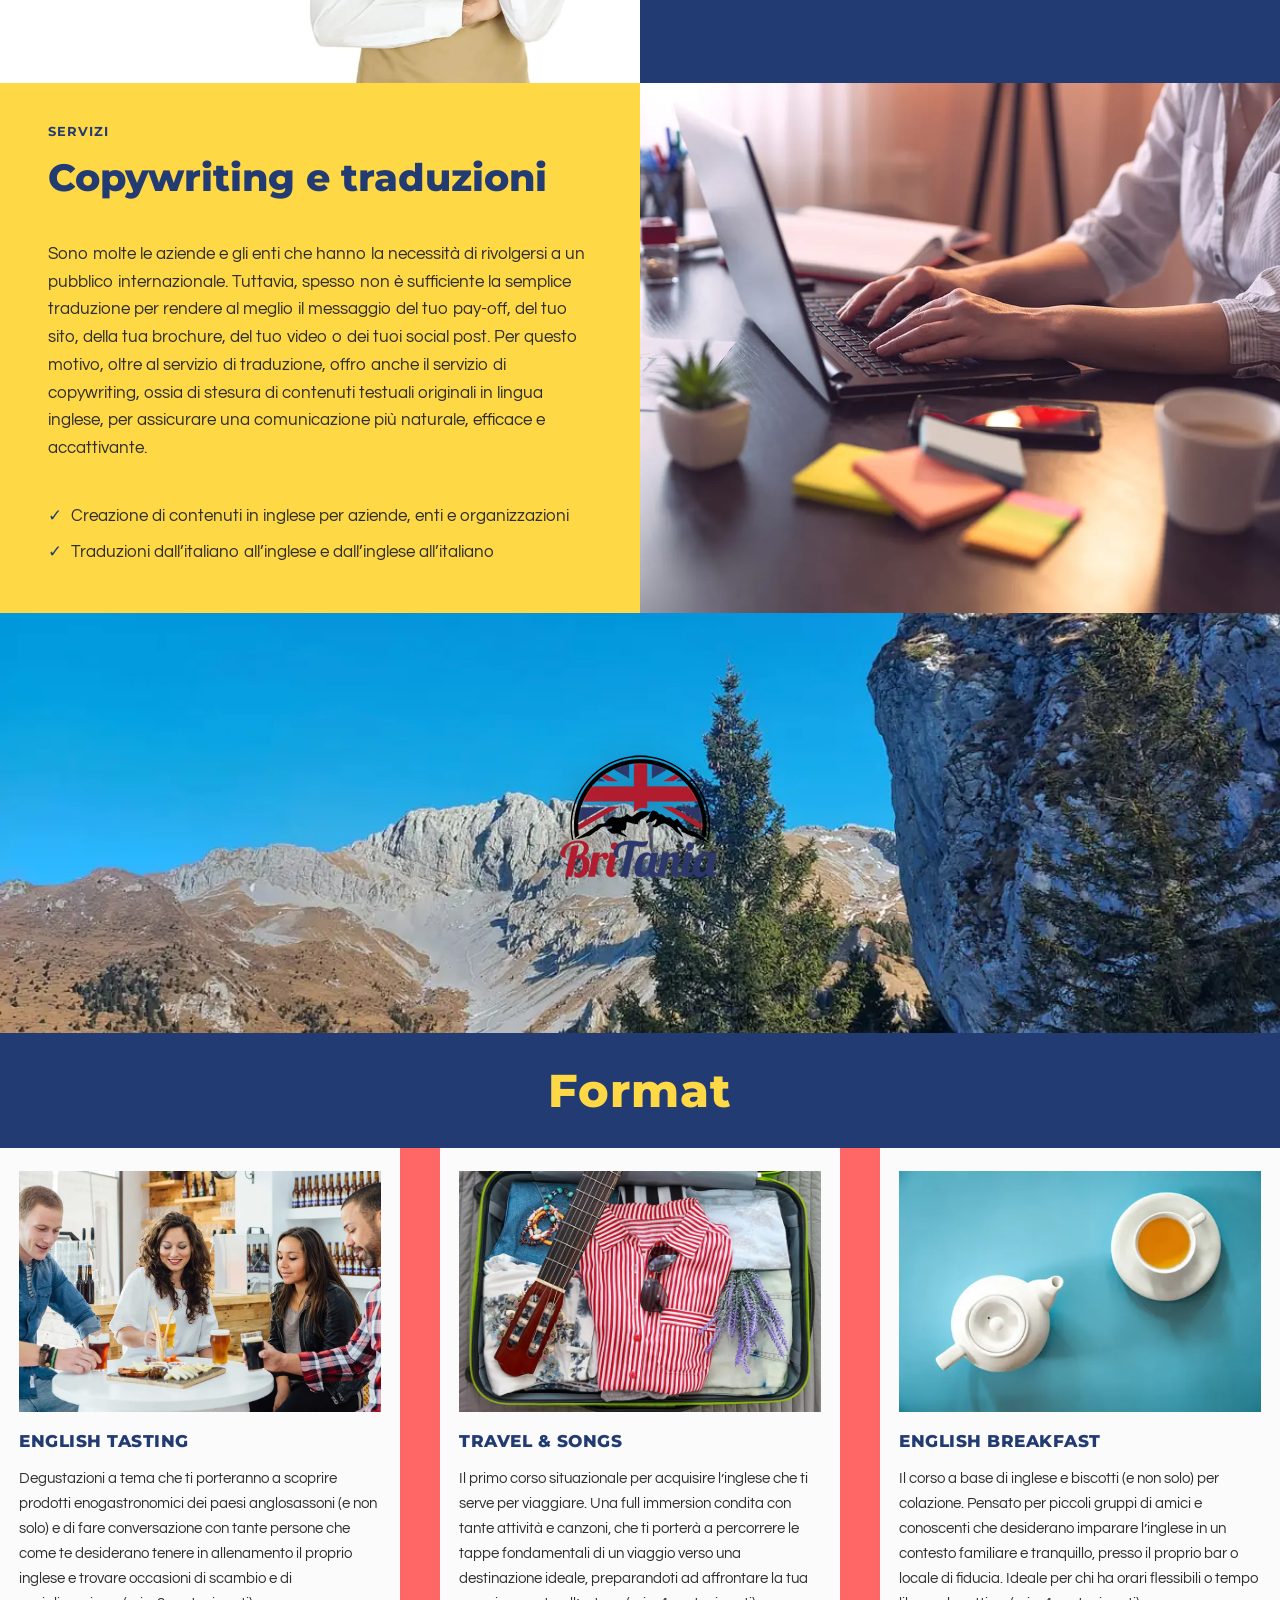
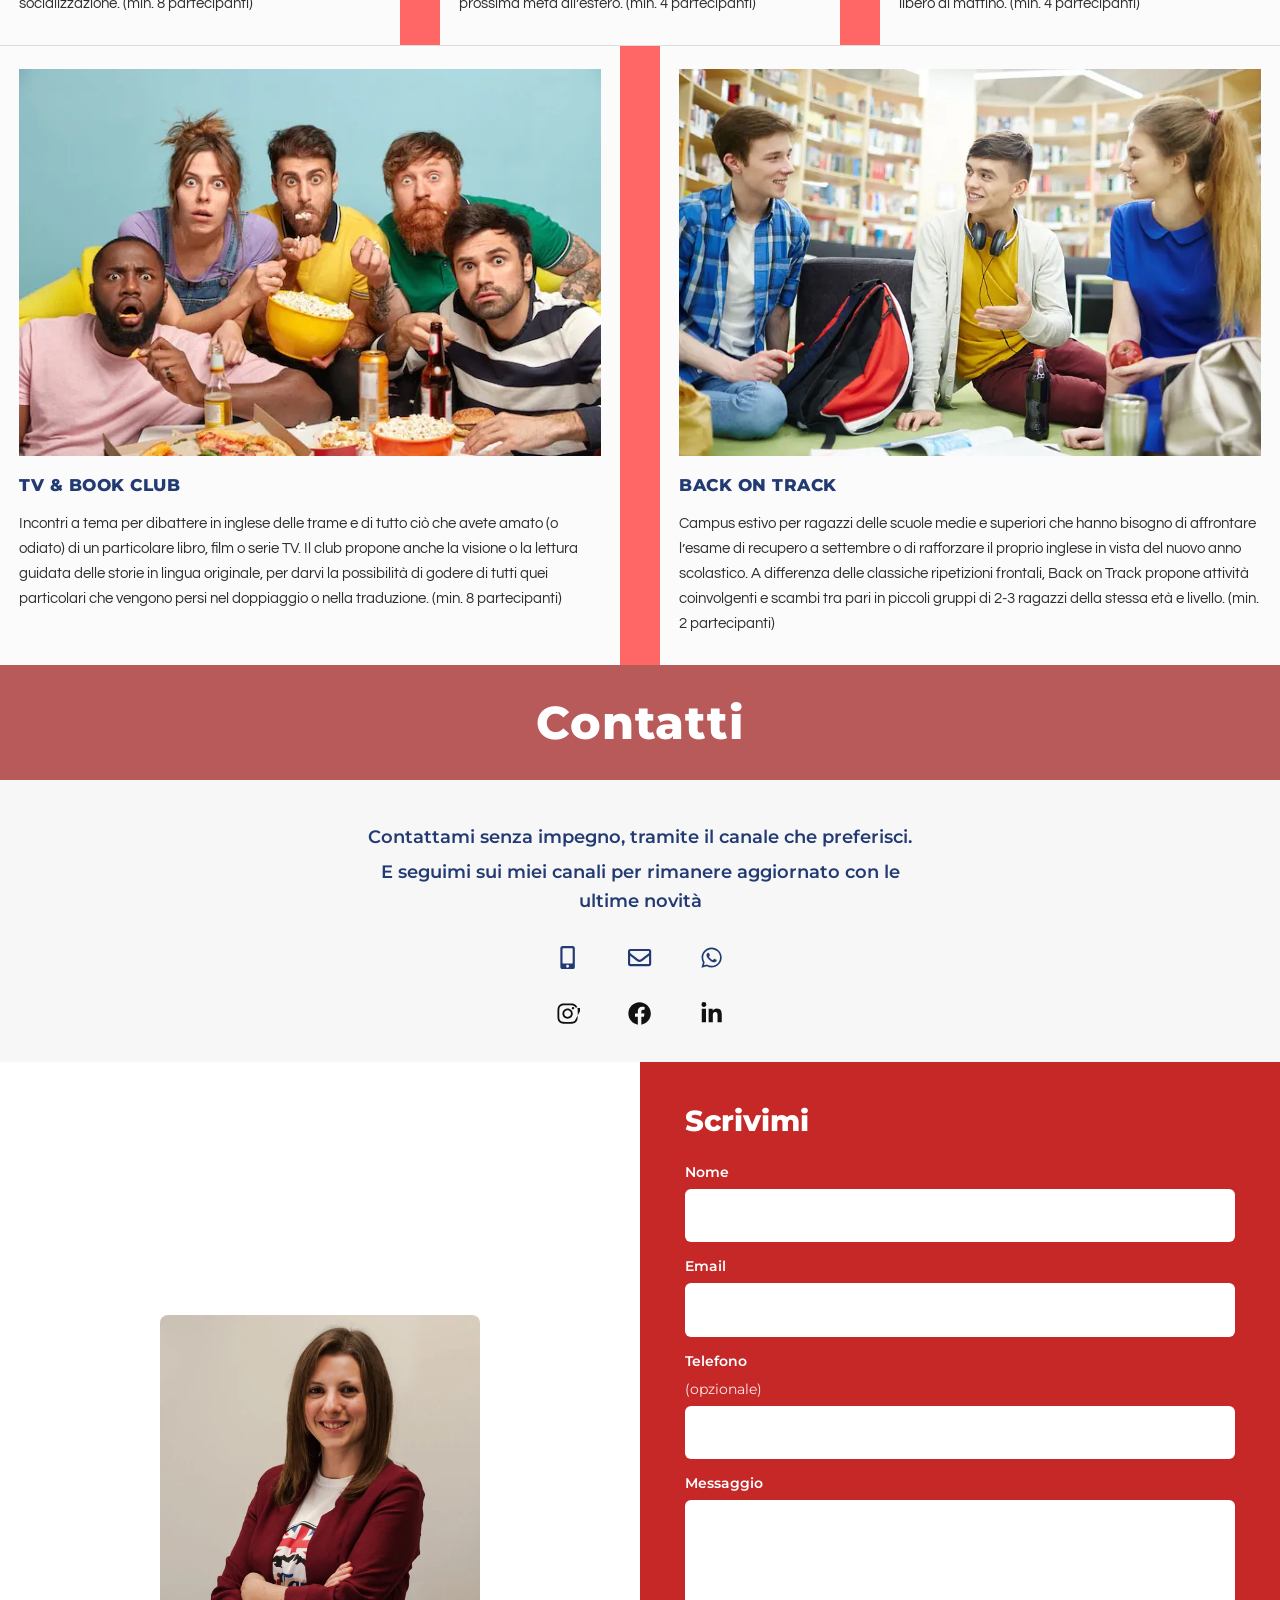
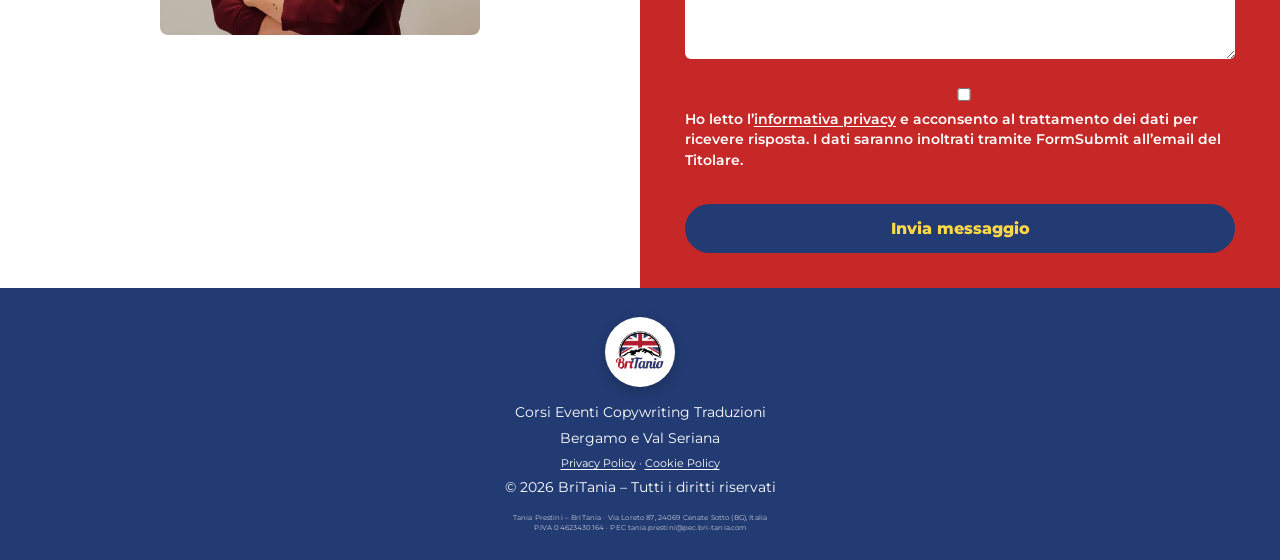
==== commit 22be8192: "Format legal imprint as two lines under copyright Co-authored-by: Cursor <cursoragent@cursor.com>" ====
--- a/index.html
+++ b/index.html
@@ -324,7 +324,7 @@
     <p>Bergamo e Val Seriana</p>
     <p class="legal-links"><a href="privacy.html">Privacy Policy</a> · <a href="cookie.html">Cookie Policy</a></p>
     <p>© <span id="year"></span> BriTania – Tutti i diritti riservati</p>
-    <p class="legal-line">Tania Prestini – BriTania · Via Loreto 87, 24069 Cenate Sotto (BG), Italia · P.IVA 04623430164 · PEC tania.prestini@pec.bri-tania.com</p>
+    <p class="legal-line">Tania Prestini – BriTania · Via Loreto 87, 24069 Cenate Sotto (BG), Italia<br />P.IVA 04623430164 · PEC tania.prestini@pec.bri-tania.com</p>
   </footer>
 
   <script src="assets/main.js" defer></script>
